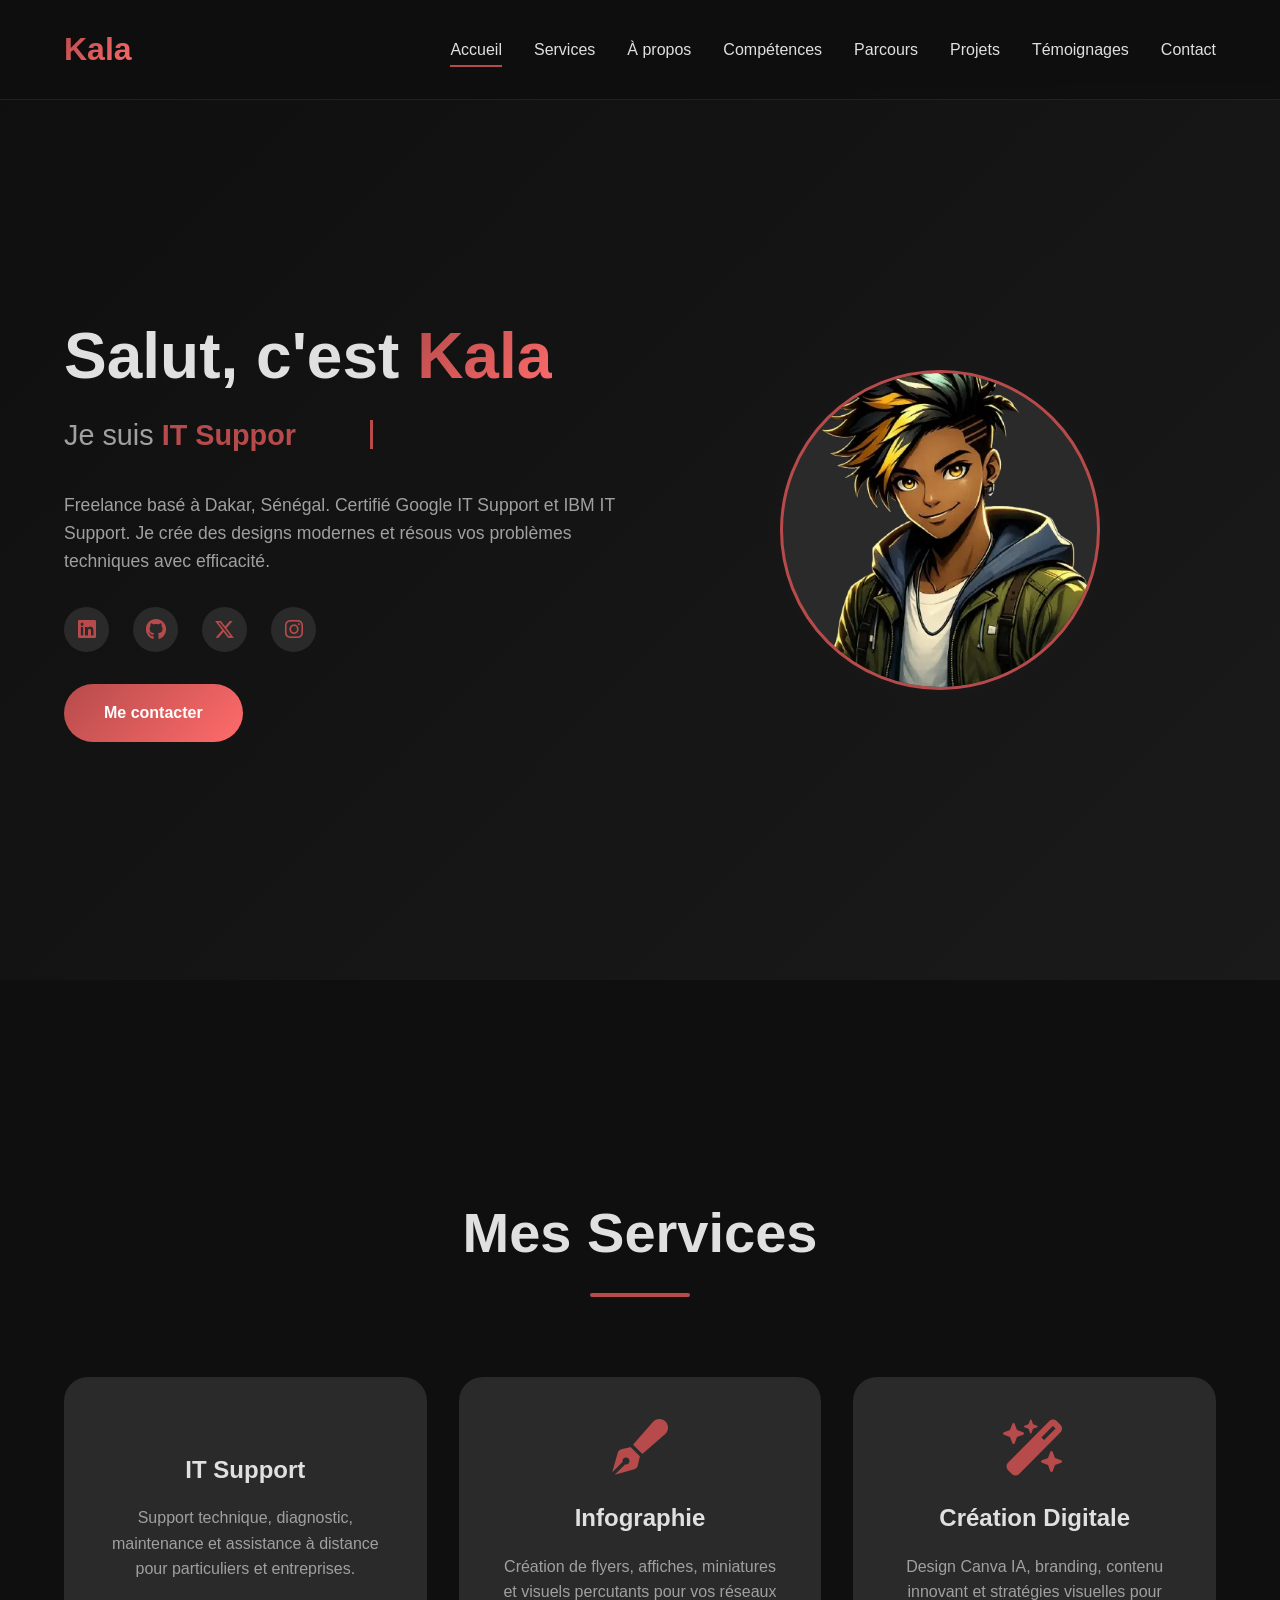
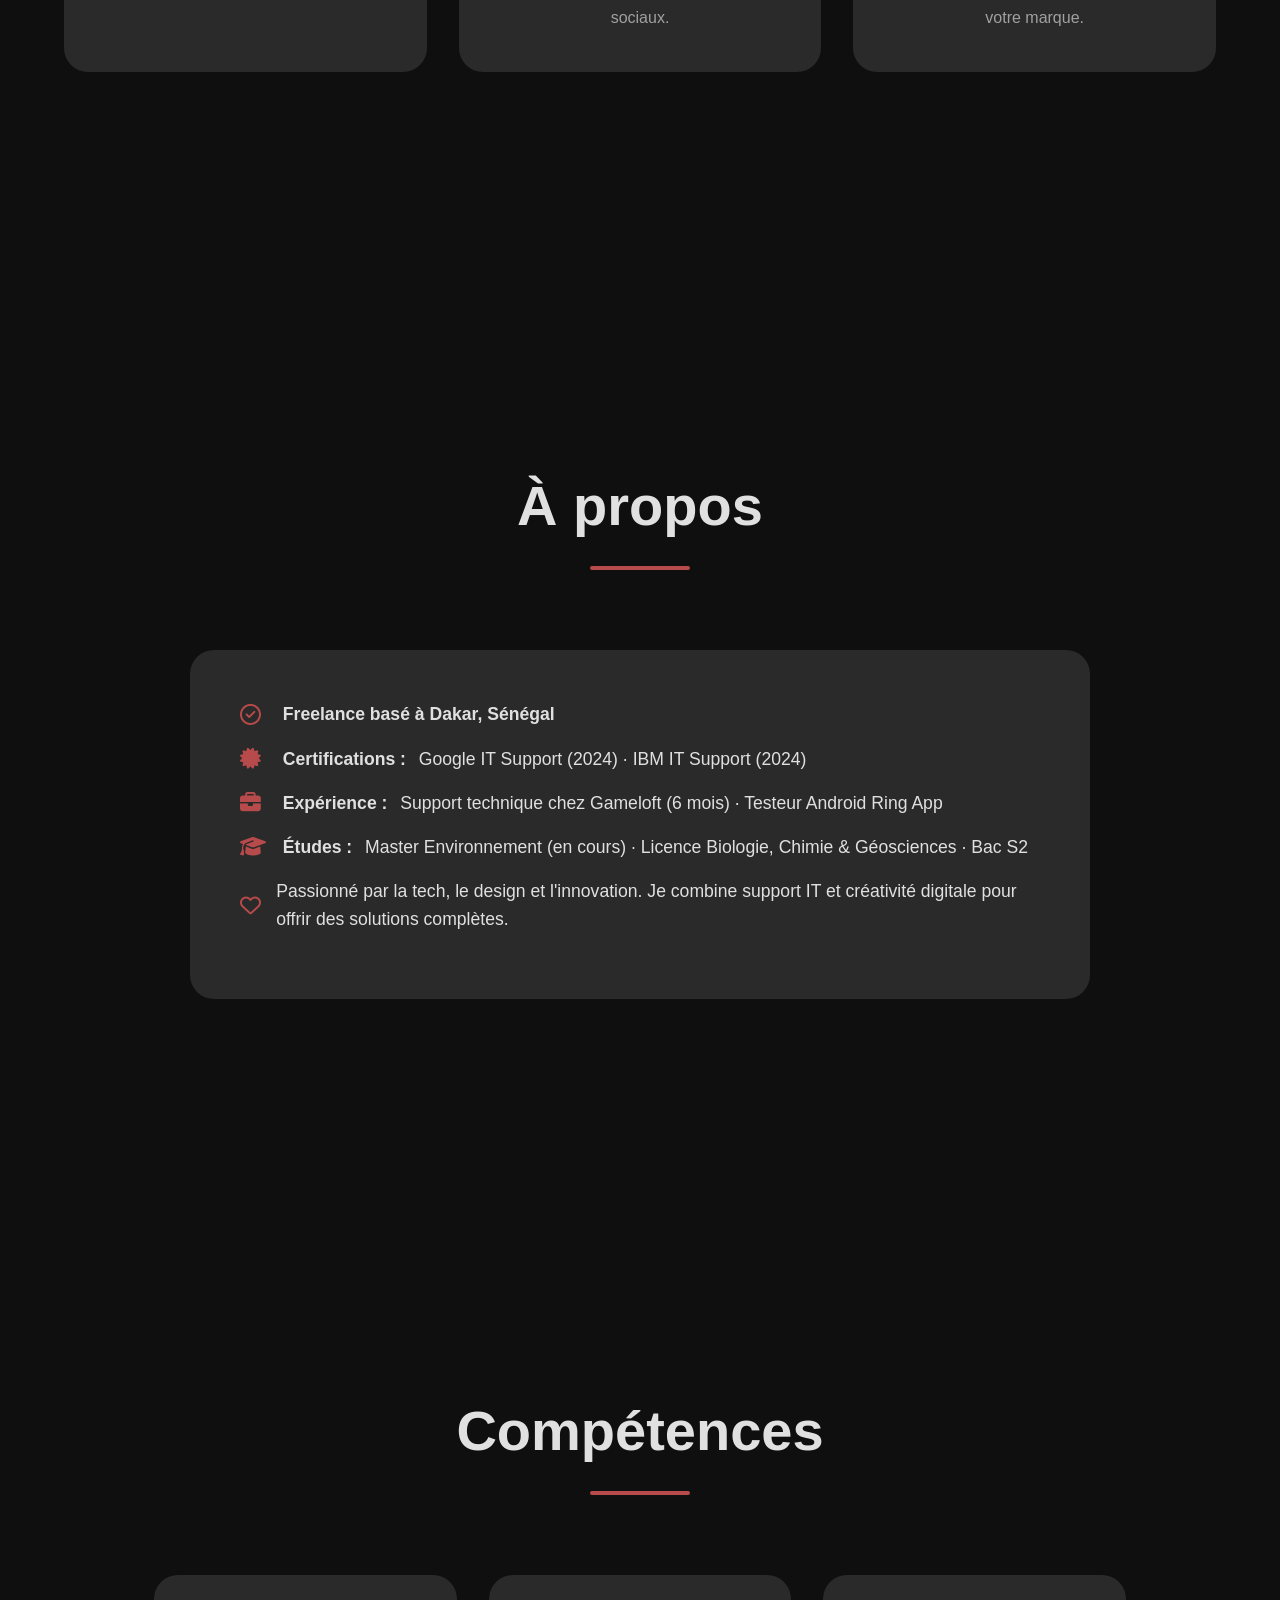
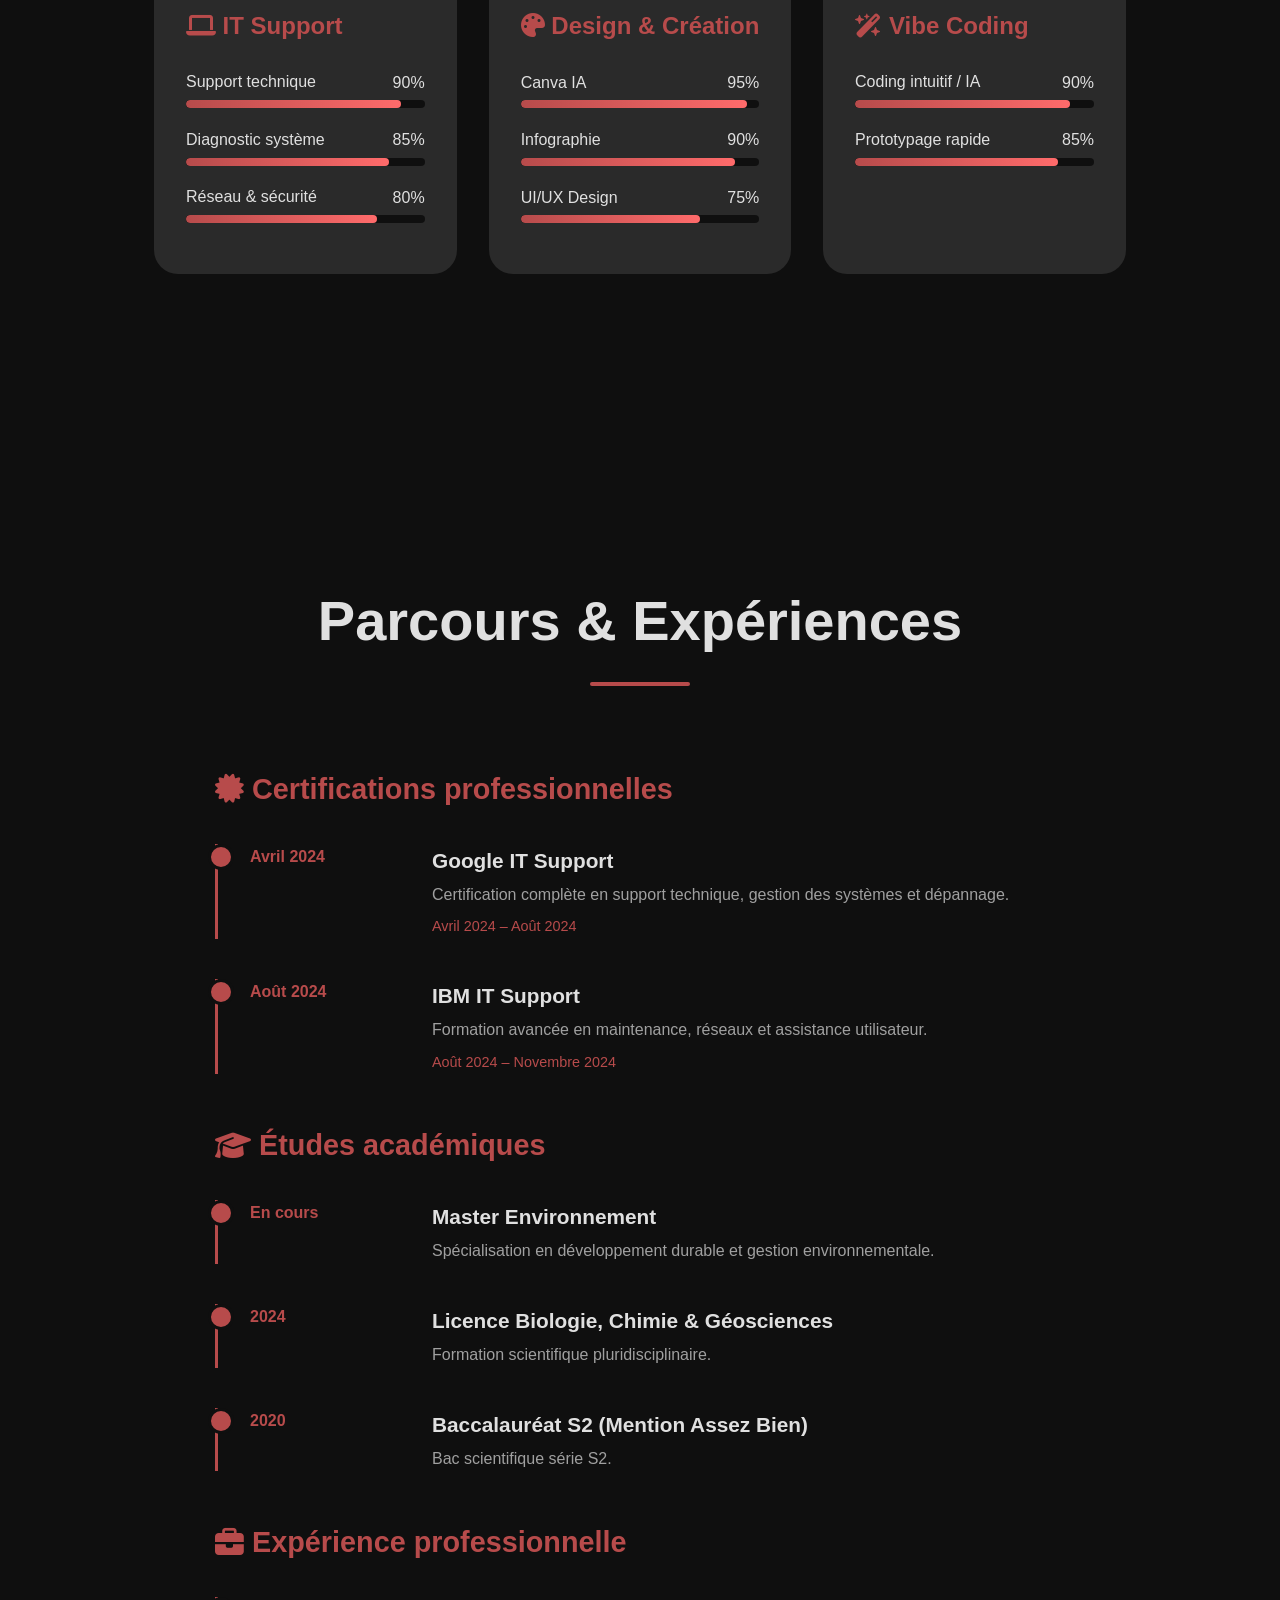
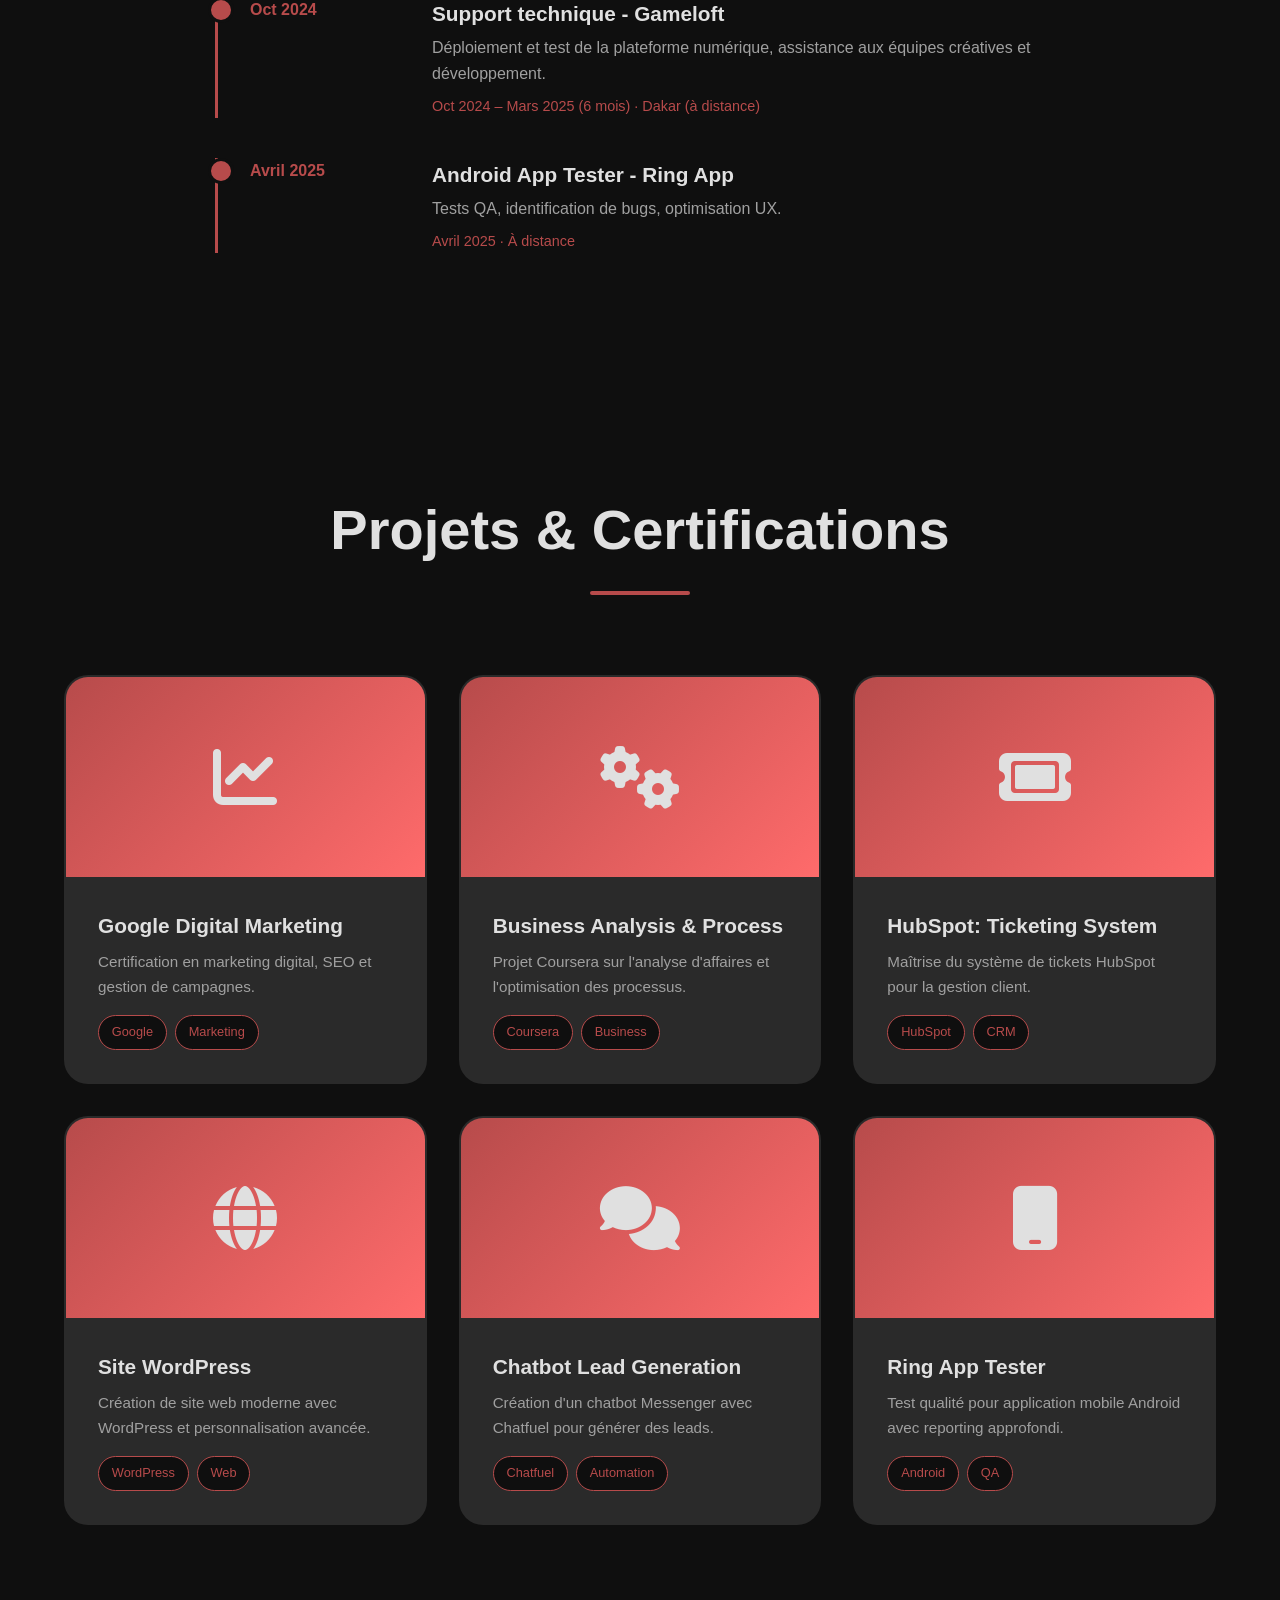
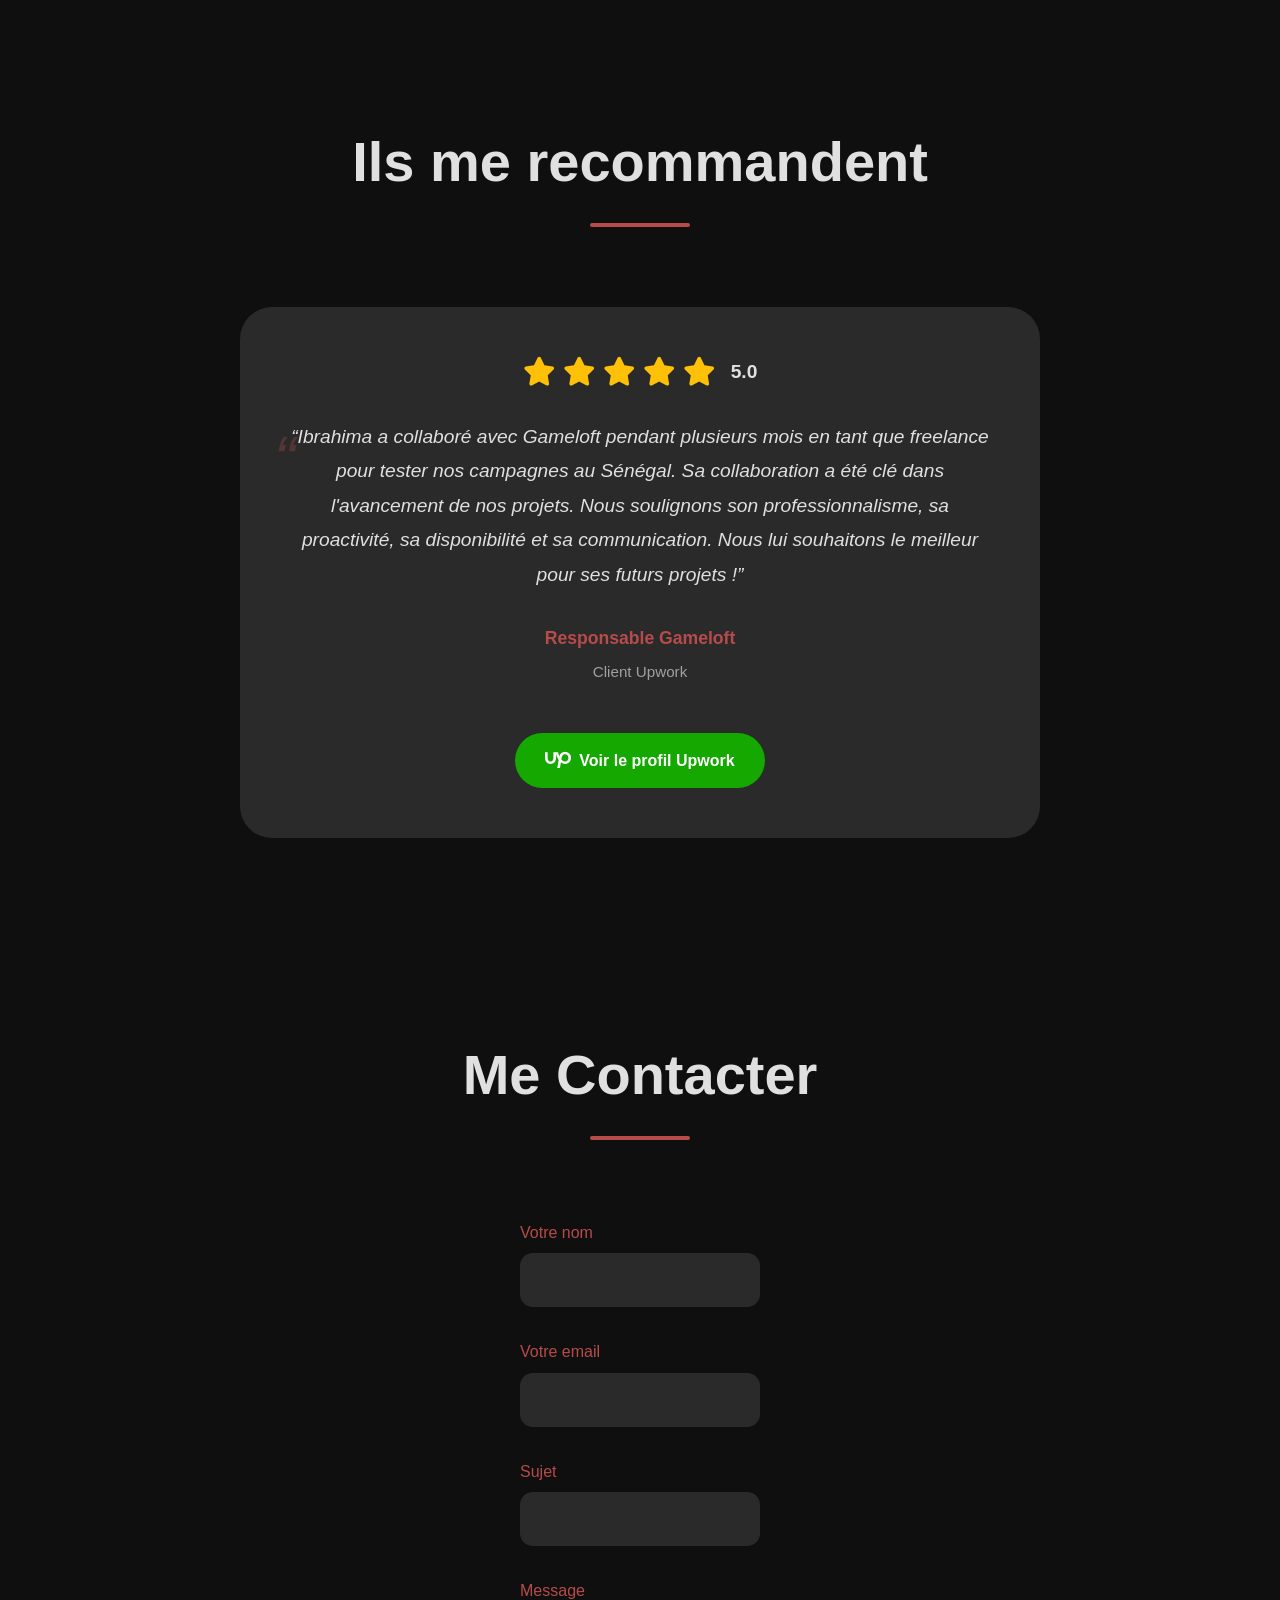
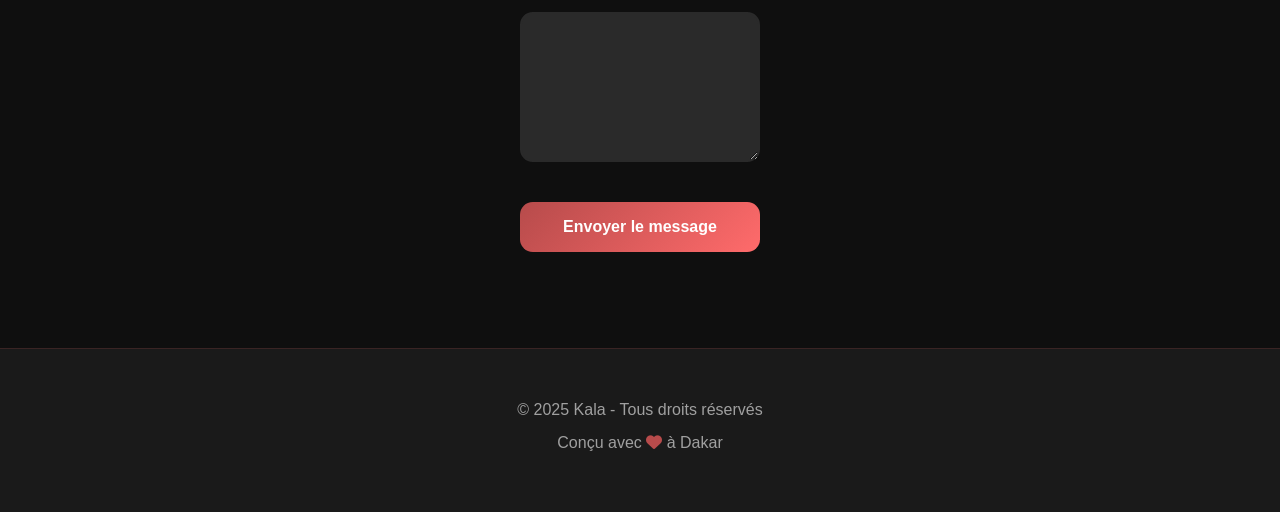
==== index.html @ 8021205e "change kqlq into index.html" ====
<!doctype html>
<html lang="fr">
<head>
  <meta charset="UTF-8">
  <meta name="viewport" content="width=device-width, initial-scale=1.0">
  <title>Kala - IT Support & Créateur Digital</title>
  <link rel="stylesheet" href="https://cdnjs.cloudflare.com/ajax/libs/font-awesome/6.5.2/css/all.min.css">
  <style>
    * {
      margin: 0;
      padding: 0;
      box-sizing: border-box;
    }

    html {
      scroll-behavior: smooth;
    }

    :root {
      --primary: #b74b4b;
      --dark: #0f0f0f;
      --darker: #1a1a1a;
      --lighter: #2a2a2a;
      --accent: #ff6b6b;
      --text: #e0e0e0;
      --text-muted: #a0a0a0;
    }

    body {
      background: var(--dark);
      color: var(--text);
      font-family: 'Segoe UI', Tahoma, Geneva, Verdana, sans-serif;
      overflow-x: hidden;
      line-height: 1.6;
    }

    /* Animations */
    @keyframes fadeInUp {
      from { opacity: 0; transform: translateY(30px); }
      to { opacity: 1; transform: translateY(0); }
    }

    @keyframes fadeInLeft {
      from { opacity: 0; transform: translateX(-30px); }
      to { opacity: 1; transform: translateX(0); }
    }

    @keyframes fadeInRight {
      from { opacity: 0; transform: translateX(30px); }
      to { opacity: 1; transform: translateX(0); }
    }

    @keyframes glow {
      0%, 100% { box-shadow: 0 0 20px rgba(183, 75, 75, 0.3); }
      50% { box-shadow: 0 0 40px rgba(183, 75, 75, 0.6); }
    }

    @keyframes blink {
      0%, 50% { opacity: 1; }
      51%, 100% { opacity: 0; }
    }

    @keyframes progressFill {
      from { width: 0; }
      to { width: var(--progress); }
    }

    /* Classes d'animation */
    .animate-fadeUp {
      opacity: 0;
      animation: fadeInUp 0.8s ease forwards;
    }

    .animate-fadeLeft {
      opacity: 0;
      animation: fadeInLeft 0.8s ease forwards;
    }

    .animate-fadeRight {
      opacity: 0;
      animation: fadeInRight 0.8s ease forwards;
    }

    .delay-1 { animation-delay: 0.2s; }
    .delay-2 { animation-delay: 0.4s; }
    .delay-3 { animation-delay: 0.6s; }

    /* Header */
    header {
      position: fixed;
      top: 0;
      width: 100%;
      background: rgba(15, 15, 15, 0.95);
      backdrop-filter: blur(10px);
      padding: 1.5rem 5%;
      display: flex;
      justify-content: space-between;
      align-items: center;
      z-index: 1000;
      border-bottom: 1px solid rgba(183, 75, 75, 0.2);
    }

    .logo {
      font-size: 2rem;
      font-weight: bold;
      background: linear-gradient(135deg, var(--primary), var(--accent));
      -webkit-background-clip: text;
      -webkit-text-fill-color: transparent;
      background-clip: text;
      text-decoration: none;
    }

    nav {
      display: flex;
      gap: 2rem;
    }

    nav a {
      color: var(--text);
      text-decoration: none;
      font-weight: 500;
      transition: all 0.3s ease;
      position: relative;
    }

    nav a::after {
      content: '';
      position: absolute;
      bottom: -5px;
      left: 0;
      width: 0;
      height: 2px;
      background: var(--primary);
      transition: width 0.3s ease;
    }

    nav a:hover::after,
    nav a.active::after {
      width: 100%;
    }

    nav a:hover {
      color: var(--primary);
    }

    .menu-toggle {
      display: none;
      flex-direction: column;
      cursor: pointer;
      gap: 5px;
    }

    .menu-toggle span {
      width: 25px;
      height: 3px;
      background: var(--primary);
      border-radius: 2px;
      transition: all 0.3s ease;
    }

    /* Hero */
    .home {
      margin-top: 80px;
      min-height: 100vh;
      display: grid;
      grid-template-columns: 1fr 1fr;
      align-items: center;
      gap: 3rem;
      padding: 4rem 5%;
      background: linear-gradient(135deg, #0f0f0f 0%, #1a1a1a 100%);
    }

    .home-content {
      animation: fadeInLeft 0.8s ease;
    }

    .home-content h1 {
      font-size: 4rem;
      margin-bottom: 1rem;
      line-height: 1.2;
    }

    .home-content h1 span {
      background: linear-gradient(135deg, var(--primary), var(--accent));
      -webkit-background-clip: text;
      -webkit-text-fill-color: transparent;
      background-clip: text;
    }

    .typing-container {
      font-size: 1.8rem;
      margin-bottom: 2rem;
      display: flex;
      align-items: center;
      gap: 0.5rem;
      height: 3rem;
    }

    .typing-text {
      color: var(--text-muted);
      font-weight: 500;
    }

    .typing-word {
      color: var(--primary);
      font-weight: bold;
      min-width: 200px;
    }

    .typing-cursor {
      width: 3px;
      height: 1.8rem;
      background: var(--primary);
      animation: blink 1s infinite;
    }

    .home-content p {
      font-size: 1.1rem;
      margin-bottom: 2rem;
      color: var(--text-muted);
    }

    .social-icons {
      display: flex;
      gap: 1.5rem;
      margin-bottom: 2rem;
    }

    .social-icons a {
      display: flex;
      align-items: center;
      justify-content: center;
      width: 45px;
      height: 45px;
      background: var(--lighter);
      border-radius: 50%;
      color: var(--primary);
      text-decoration: none;
      font-size: 1.3rem;
      transition: all 0.3s ease;
      border: 2px solid transparent;
    }

    .social-icons a:hover {
      background: var(--primary);
      color: white;
      transform: translateY(-5px);
      box-shadow: 0 10px 25px rgba(183, 75, 75, 0.4);
    }

    .btn {
      display: inline-block;
      padding: 1rem 2.5rem;
      background: linear-gradient(135deg, var(--primary), var(--accent));
      color: white;
      text-decoration: none;
      border-radius: 50px;
      font-weight: bold;
      transition: all 0.3s ease;
      border: none;
      cursor: pointer;
      font-size: 1rem;
    }

    .btn:hover {
      transform: translateY(-3px);
      box-shadow: 0 10px 30px rgba(183, 75, 75, 0.5);
    }

    .home-img {
      display: flex;
      justify-content: center;
      align-items: center;
      animation: fadeInRight 0.8s ease;
    }

    .home-img-wrapper {
      width: 350px;
      height: 350px;
      background: radial-gradient(circle, rgba(183, 75, 75, 0.2) 0%, rgba(183, 75, 75, 0) 70%);
      border-radius: 50%;
      display: flex;
      align-items: center;
      justify-content: center;
      animation: glow 3s ease-in-out infinite;
    }

    .home-img-inner {
      width: 320px;
      height: 320px;
      background: var(--lighter);
      border-radius: 50%;
      display: flex;
      align-items: center;
      justify-content: center;
      font-size: 6rem;
      border: 3px solid var(--primary);
    }

    .home-img-inner img {
      width: 100%;
      height: 100%;
      object-fit: cover;
      border-radius: 50%;
    }

    /* Sections communes */
    .section {
      padding: 6rem 5%;
      min-height: 100vh;
      display: flex;
      flex-direction: column;
      justify-content: center;
    }

    .section-title {
      font-size: 3.5rem;
      text-align: center;
      margin-bottom: 4rem;
      position: relative;
    }

    .section-title::after {
      content: '';
      display: block;
      width: 100px;
      height: 4px;
      background: var(--primary);
      margin: 1rem auto;
      border-radius: 2px;
    }

    /* Services */
    .services-container {
      display: grid;
      grid-template-columns: repeat(auto-fit, minmax(280px, 1fr));
      gap: 2rem;
      max-width: 1200px;
      margin: 0 auto;
    }

    .service-box {
      background: var(--lighter);
      padding: 2.5rem;
      border-radius: 1.5rem;
      text-align: center;
      transition: all 0.3s ease;
      border: 2px solid transparent;
      opacity: 0;
      animation: fadeInUp 0.8s ease forwards;
    }

    .service-box:nth-child(1) { animation-delay: 0.2s; }
    .service-box:nth-child(2) { animation-delay: 0.4s; }
    .service-box:nth-child(3) { animation-delay: 0.6s; }

    .service-box:hover {
      transform: translateY(-10px);
      border-color: var(--primary);
      box-shadow: 0 20px 40px rgba(183, 75, 75, 0.3);
    }

    .service-box i {
      font-size: 3.5rem;
      color: var(--primary);
      margin-bottom: 1.5rem;
    }

    .service-box h3 {
      font-size: 1.5rem;
      margin-bottom: 1rem;
    }

    .service-box p {
      color: var(--text-muted);
    }

    /* À propos */
    .about-card {
      background: var(--lighter);
      padding: 3rem;
      border-radius: 1.5rem;
      max-width: 900px;
      margin: 0 auto;
      border: 2px solid transparent;
      transition: all 0.3s ease;
      opacity: 0;
      animation: fadeInUp 0.8s ease 0.3s forwards;
    }

    .about-card:hover {
      border-color: var(--primary);
      box-shadow: 0 20px 60px rgba(183, 75, 75, 0.3);
    }

    .about-card p {
      margin-bottom: 1rem;
      font-size: 1.1rem;
      display: flex;
      align-items: center;
      gap: 0.8rem;
    }

    .about-card i {
      color: var(--primary);
      font-size: 1.3rem;
      width: 30px;
    }

    /* Compétences */
    .skills-container {
      display: grid;
      grid-template-columns: repeat(auto-fit, minmax(300px, 1fr));
      gap: 2rem;
      max-width: 1200px;
      margin: 0 auto;
    }

    .skill-category {
      background: var(--lighter);
      padding: 2rem;
      border-radius: 1.5rem;
      opacity: 0;
      animation: fadeInUp 0.8s ease forwards;
    }

    .skill-category:nth-child(1) { animation-delay: 0.2s; }
    .skill-category:nth-child(2) { animation-delay: 0.4s; }
    .skill-category:nth-child(3) { animation-delay: 0.6s; }

    .skill-category h3 {
      font-size: 1.5rem;
      margin-bottom: 1.5rem;
      color: var(--primary);
    }

    .skill-item {
      margin-bottom: 1.2rem;
    }

    .skill-item p {
      display: flex;
      justify-content: space-between;
      margin-bottom: 0.3rem;
    }

    .skill-bar {
      background: var(--dark);
      height: 8px;
      border-radius: 10px;
      overflow: hidden;
    }

    .skill-progress {
      height: 100%;
      background: linear-gradient(90deg, var(--primary), var(--accent));
      border-radius: 10px;
      width: 0;
      animation: progressFill 1s ease forwards;
    }

    /* Timeline */
    .timeline {
      max-width: 850px;
      margin: 0 auto;
    }

    .timeline-header {
      font-size: 1.8rem;
      margin: 3rem 0 2rem;
      color: var(--primary);
      display: flex;
      align-items: center;
      gap: 0.5rem;
    }

    .timeline-header:first-of-type {
      margin-top: 0;
    }

    .timeline-item {
      display: grid;
      grid-template-columns: 150px 1fr;
      gap: 2rem;
      margin-bottom: 2.5rem;
      padding-left: 2rem;
      border-left: 3px solid var(--primary);
      position: relative;
      opacity: 0;
      animation: fadeInUp 0.8s ease forwards;
    }

    .timeline-item::before {
      content: '';
      position: absolute;
      left: -10px;
      top: 0;
      width: 20px;
      height: 20px;
      background: var(--primary);
      border-radius: 50%;
      border: 3px solid var(--dark);
    }

    .timeline-date {
      color: var(--primary);
      font-weight: bold;
    }

    .timeline-content h3 {
      font-size: 1.3rem;
      margin-bottom: 0.3rem;
    }

    .timeline-content p {
      color: var(--text-muted);
    }

    .timeline-content .duration {
      display: inline-block;
      margin-top: 0.5rem;
      color: var(--primary);
      font-size: 0.9rem;
    }

    /* Projets */
    .projects-grid {
      display: grid;
      grid-template-columns: repeat(auto-fit, minmax(300px, 1fr));
      gap: 2rem;
      max-width: 1200px;
      margin: 0 auto;
    }

    .project-card {
      background: var(--lighter);
      border-radius: 1.5rem;
      overflow: hidden;
      transition: all 0.3s ease;
      border: 2px solid transparent;
      opacity: 0;
      animation: fadeInUp 0.8s ease forwards;
    }

    .project-card:nth-child(1) { animation-delay: 0.1s; }
    .project-card:nth-child(2) { animation-delay: 0.2s; }
    .project-card:nth-child(3) { animation-delay: 0.3s; }
    .project-card:nth-child(4) { animation-delay: 0.4s; }
    .project-card:nth-child(5) { animation-delay: 0.5s; }
    .project-card:nth-child(6) { animation-delay: 0.6s; }

    .project-card:hover {
      transform: translateY(-10px);
      border-color: var(--primary);
      box-shadow: 0 20px 40px rgba(183, 75, 75, 0.3);
    }

    .project-image {
      width: 100%;
      height: 200px;
      background: linear-gradient(135deg, var(--primary), var(--accent));
      display: flex;
      align-items: center;
      justify-content: center;
      font-size: 4rem;
    }

    .project-content {
      padding: 2rem;
    }

    .project-content h3 {
      font-size: 1.3rem;
      margin-bottom: 0.5rem;
    }

    .project-content p {
      color: var(--text-muted);
      margin-bottom: 1rem;
      font-size: 0.95rem;
    }

    .project-tags {
      display: flex;
      flex-wrap: wrap;
      gap: 0.5rem;
    }

    .tag {
      background: var(--dark);
      color: var(--primary);
      padding: 0.4rem 0.8rem;
      border-radius: 20px;
      font-size: 0.8rem;
      border: 1px solid var(--primary);
    }

    /* Témoignages (uniquement Gameloft) */
    .testimonial-card {
      max-width: 800px;
      margin: 0 auto;
      background: var(--lighter);
      border-radius: 2rem;
      padding: 3rem;
      border: 2px solid transparent;
      transition: all 0.3s ease;
      text-align: center;
      opacity: 0;
      animation: fadeInUp 0.8s ease 0.2s forwards;
    }

    .testimonial-card:hover {
      border-color: var(--primary);
      box-shadow: 0 20px 50px rgba(183, 75, 75, 0.3);
    }

    .rating {
      display: flex;
      justify-content: center;
      gap: 0.5rem;
      margin-bottom: 2rem;
      color: #ffc107;
      font-size: 1.8rem;
    }

    .rating span {
      color: var(--text);
      font-size: 1.2rem;
      margin-left: 0.5rem;
      font-weight: bold;
    }

    .testimonial-text {
      font-size: 1.2rem;
      line-height: 1.8;
      color: var(--text);
      margin-bottom: 2rem;
      font-style: italic;
      position: relative;
    }

    .testimonial-text::before {
      content: '“';
      font-size: 4rem;
      color: var(--primary);
      opacity: 0.3;
      position: absolute;
      left: -1rem;
      top: -1rem;
    }

    .testimonial-author {
      font-weight: bold;
      color: var(--primary);
      font-size: 1.1rem;
      margin-bottom: 0.5rem;
    }

    .testimonial-role {
      color: var(--text-muted);
      font-size: 0.95rem;
      margin-bottom: 2rem;
    }

    .upwork-link {
      display: inline-flex;
      align-items: center;
      gap: 0.5rem;
      background: #14a800;
      color: white;
      padding: 0.8rem 1.8rem;
      border-radius: 40px;
      text-decoration: none;
      font-weight: 600;
      transition: all 0.3s ease;
      border: 2px solid transparent;
      margin-top: 1rem;
    }

    .upwork-link:hover {
      background: #0f8a00;
      transform: scale(1.05);
      box-shadow: 0 10px 25px rgba(20, 168, 0, 0.4);
    }

    .upwork-link i {
      font-size: 1.3rem;
    }

    /* Contact */
    .contact-container {
      max-width: 600px;
      margin: 0 auto;
      opacity: 0;
      animation: fadeInUp 0.8s ease 0.3s forwards;
    }

    .form-group {
      margin-bottom: 2rem;
    }

    .form-group label {
      display: block;
      margin-bottom: 0.5rem;
      font-weight: 500;
      color: var(--primary);
    }

    .form-group input,
    .form-group textarea {
      width: 100%;
      padding: 1rem;
      background: var(--lighter);
      border: 2px solid var(--lighter);
      border-radius: 0.8rem;
      color: var(--text);
      font-size: 1rem;
      font-family: inherit;
      transition: all 0.3s ease;
    }

    .form-group input:focus,
    .form-group textarea:focus {
      outline: none;
      border-color: var(--primary);
      background: rgba(183, 75, 75, 0.1);
    }

    .form-group textarea {
      resize: vertical;
      min-height: 150px;
    }

    .submit-btn {
      width: 100%;
      padding: 1rem;
      background: linear-gradient(135deg, var(--primary), var(--accent));
      color: white;
      border: none;
      border-radius: 0.8rem;
      font-size: 1rem;
      font-weight: bold;
      cursor: pointer;
      transition: all 0.3s ease;
    }

    .submit-btn:hover {
      transform: translateY(-3px);
      box-shadow: 0 10px 30px rgba(183, 75, 75, 0.5);
    }

    .form-message {
      margin-top: 1rem;
      padding: 1rem;
      border-radius: 0.8rem;
      text-align: center;
      font-weight: bold;
      display: none;
    }

    .form-message.success {
      background: rgba(76, 175, 80, 0.2);
      color: #4caf50;
      display: block;
    }

    .form-message.error {
      background: rgba(244, 67, 54, 0.2);
      color: #f44336;
      display: block;
    }

    /* Footer */
    footer {
      background: var(--darker);
      padding: 3rem 5%;
      text-align: center;
      border-top: 1px solid rgba(183, 75, 75, 0.2);
    }

    footer p {
      color: var(--text-muted);
      margin-bottom: 0.5rem;
    }

    .back-to-top {
      position: fixed;
      bottom: 2rem;
      right: 2rem;
      width: 50px;
      height: 50px;
      background: var(--primary);
      border-radius: 50%;
      display: flex;
      align-items: center;
      justify-content: center;
      cursor: pointer;
      color: white;
      opacity: 0;
      visibility: hidden;
      transition: all 0.3s ease;
      z-index: 999;
    }

    .back-to-top.show {
      opacity: 1;
      visibility: visible;
    }

    .back-to-top:hover {
      transform: translateY(-5px);
      box-shadow: 0 10px 25px rgba(183, 75, 75, 0.5);
    }

    /* Responsive */
    @media (max-width: 768px) {
      header {
        padding: 1rem 5%;
      }

      nav {
        display: none;
        position: absolute;
        top: 80px;
        right: 5%;
        flex-direction: column;
        background: rgba(15, 15, 15, 0.95);
        padding: 1rem;
        border-radius: 0.8rem;
        min-width: 200px;
      }

      nav.active {
        display: flex;
      }

      .menu-toggle {
        display: flex;
      }

      .home {
        grid-template-columns: 1fr;
        margin-top: 100px;
      }

      .home-content h1 {
        font-size: 2.5rem;
      }

      .typing-container {
        font-size: 1.3rem;
        height: 2.5rem;
      }

      .section-title {
        font-size: 2.5rem;
      }

      .timeline-item {
        grid-template-columns: 100px 1fr;
        gap: 1rem;
        padding-left: 1.5rem;
      }
    }

    @media (max-width: 480px) {
      .home-content h1 {
        font-size: 2rem;
      }

      .typing-container {
        font-size: 1.1rem;
      }

      .section-title {
        font-size: 2rem;
      }

      .about-card {
        padding: 1.5rem;
      }
    }
  </style>
</head>
<body>
  <!-- Header -->
  <header>
    <a href="#" class="logo">Kala</a>
    <nav id="nav-menu">
      <a href="#home" class="nav-link active">Accueil</a>
      <a href="#services" class="nav-link">Services</a>
      <a href="#about" class="nav-link">À propos</a>
      <a href="#skills" class="nav-link">Compétences</a>
      <a href="#education" class="nav-link">Parcours</a>
      <a href="#projects" class="nav-link">Projets</a>
      <a href="#testimonials" class="nav-link">Témoignages</a>
      <a href="#contact" class="nav-link">Contact</a>
    </nav>
    <div class="menu-toggle" id="menu-toggle">
      <span></span>
      <span></span>
      <span></span>
    </div>
  </header>

  <!-- Hero avec effet de frappe -->
  <section class="home" id="home">
    <div class="home-content">
      <h1>Salut, c'est <span>Kala</span></h1>
      <div class="typing-container">
        <span class="typing-text">Je suis</span>
        <span class="typing-word" id="typing-word"></span>
        <span class="typing-cursor"></span>
      </div>
      <p>Freelance basé à Dakar, Sénégal. Certifié Google IT Support et IBM IT Support. Je crée des designs modernes et résous vos problèmes techniques avec efficacité.</p>
      <div class="social-icons">
        <!-- Liens sociaux mis à jour avec les URL personnelles -->
        <a href="https://www.linkedin.com/in/ibrahima-bal-0a8111285" target="_blank" rel="noopener" title="LinkedIn"><i class="fa-brands fa-linkedin"></i></a>
        <a href="https://github.com/ibrahimabal" target="_blank" rel="noopener" title="GitHub"><i class="fa-brands fa-github"></i></a>
        <a href="https://x.com/BalIbrahim42631" target="_blank" rel="noopener" title="X (Twitter)"><i class="fa-brands fa-x-twitter"></i></a>
        <a href="https://www.instagram.com/ibrahimabal5/" target="_blank" rel="noopener" title="Instagram"><i class="fa-brands fa-instagram"></i></a>
      </div>
      <a href="#contact" class="btn">Me contacter</a>
    </div>
    <div class="home-img">
      <div class="home-img-wrapper">
        <div class="home-img-inner">
          <img src="ball.webp" alt="test">
        </div>
      </div>
    </div>
  </section>

  <!-- Services -->
  <section class="section" id="services">
    <h2 class="section-title">Mes Services</h2>
    <div class="services-container">
      <div class="service-box">
        <i class="fa-solid "></i>
        <h3>IT Support</h3>
        <p>Support technique, diagnostic, maintenance et assistance à distance pour particuliers et entreprises.</p>
      </div>
      <div class="service-box">
        <i class="fa-solid fa-pen-fancy"></i>
        <h3>Infographie</h3>
        <p>Création de flyers, affiches, miniatures et visuels percutants pour vos réseaux sociaux.</p>
      </div>
      <div class="service-box">
        <i class="fa-solid fa-wand-magic-sparkles"></i>
        <h3>Création Digitale</h3>
        <p>Design Canva IA, branding, contenu innovant et stratégies visuelles pour votre marque.</p>
      </div>
    </div>
  </section>

  <!-- À propos (carte) -->
  <section class="section" id="about">
    <h2 class="section-title">À propos</h2>
    <div class="about-card">
      <p><i class="fa-regular fa-circle-check"></i> <strong>Freelance basé à Dakar, Sénégal</strong></p>
      <p><i class="fa-solid fa-certificate"></i> <strong>Certifications :</strong> Google IT Support (2024) · IBM IT Support (2024)</p>
      <p><i class="fa-solid fa-briefcase"></i> <strong>Expérience :</strong> Support technique chez Gameloft (6 mois) · Testeur Android Ring App</p>
      <p><i class="fa-solid fa-graduation-cap"></i> <strong>Études :</strong> Master Environnement (en cours) · Licence Biologie, Chimie & Géosciences · Bac S2</p>
      <p><i class="fa-regular fa-heart"></i> Passionné par la tech, le design et l'innovation. Je combine support IT et créativité digitale pour offrir des solutions complètes.</p>
    </div>
  </section>

  <!-- Compétences (Vibe Coding) -->
  <section class="section" id="skills">
    <h2 class="section-title">Compétences</h2>
    <div class="skills-container">
      <div class="skill-category">
        <h3><i class="fa-solid fa-laptop"></i> IT Support</h3>
        <div class="skill-item">
          <p><span>Support technique</span> <span>90%</span></p>
          <div class="skill-bar"><div class="skill-progress" style="--progress: 90%; width: 90%"></div></div>
        </div>
        <div class="skill-item">
          <p><span>Diagnostic système</span> <span>85%</span></p>
          <div class="skill-bar"><div class="skill-progress" style="--progress: 85%; width: 85%"></div></div>
        </div>
        <div class="skill-item">
          <p><span>Réseau & sécurité</span> <span>80%</span></p>
          <div class="skill-bar"><div class="skill-progress" style="--progress: 80%; width: 80%"></div></div>
        </div>
      </div>
      <div class="skill-category">
        <h3><i class="fa-solid fa-palette"></i> Design & Création</h3>
        <div class="skill-item">
          <p><span>Canva IA</span> <span>95%</span></p>
          <div class="skill-bar"><div class="skill-progress" style="--progress: 95%; width: 95%"></div></div>
        </div>
        <div class="skill-item">
          <p><span>Infographie</span> <span>90%</span></p>
          <div class="skill-bar"><div class="skill-progress" style="--progress: 90%; width: 90%"></div></div>
        </div>
        <div class="skill-item">
          <p><span>UI/UX Design</span> <span>75%</span></p>
          <div class="skill-bar"><div class="skill-progress" style="--progress: 75%; width: 75%"></div></div>
        </div>
      </div>
      <div class="skill-category">
        <h3><i class="fa-solid fa-wand-magic-sparkles"></i> Vibe Coding</h3>
        <div class="skill-item">
          <p><span>Coding intuitif / IA</span> <span>90%</span></p>
          <div class="skill-bar"><div class="skill-progress" style="--progress: 90%; width: 90%"></div></div>
        </div>
        <div class="skill-item">
          <p><span>Prototypage rapide</span> <span>85%</span></p>
          <div class="skill-bar"><div class="skill-progress" style="--progress: 85%; width: 85%"></div></div>
        </div>
      </div>
    </div>
  </section>

  <!-- Parcours (timeline détaillée) -->
  <section class="section" id="education">
    <h2 class="section-title">Parcours & Expériences</h2>
    <div class="timeline">
      <h3 class="timeline-header"><i class="fa-solid fa-certificate"></i> Certifications professionnelles</h3>
      <div class="timeline-item">
        <div class="timeline-date">Avril 2024</div>
        <div class="timeline-content">
          <h3>Google IT Support</h3>
          <p>Certification complète en support technique, gestion des systèmes et dépannage.</p>
          <span class="duration">Avril 2024 – Août 2024</span>
        </div>
      </div>
      <div class="timeline-item">
        <div class="timeline-date">Août 2024</div>
        <div class="timeline-content">
          <h3>IBM IT Support</h3>
          <p>Formation avancée en maintenance, réseaux et assistance utilisateur.</p>
          <span class="duration">Août 2024 – Novembre 2024</span>
        </div>
      </div>

      <h3 class="timeline-header"><i class="fa-solid fa-graduation-cap"></i> Études académiques</h3>
      <div class="timeline-item">
        <div class="timeline-date">En cours</div>
        <div class="timeline-content">
          <h3>Master Environnement</h3>
          <p>Spécialisation en développement durable et gestion environnementale.</p>
        </div>
      </div>
      <div class="timeline-item">
        <div class="timeline-date">2024</div>
        <div class="timeline-content">
          <h3>Licence Biologie, Chimie & Géosciences</h3>
          <p>Formation scientifique pluridisciplinaire.</p>
        </div>
      </div>
      <div class="timeline-item">
        <div class="timeline-date">2020</div>
        <div class="timeline-content">
          <h3>Baccalauréat S2 (Mention Assez Bien)</h3>
          <p>Bac scientifique série S2.</p>
        </div>
      </div>

      <h3 class="timeline-header"><i class="fa-solid fa-briefcase"></i> Expérience professionnelle</h3>
      <div class="timeline-item">
        <div class="timeline-date">Oct 2024</div>
        <div class="timeline-content">
          <h3>Support technique - Gameloft</h3>
          <p>Déploiement et test de la plateforme numérique, assistance aux équipes créatives et développement.</p>
          <span class="duration">Oct 2024 – Mars 2025 (6 mois) · Dakar (à distance)</span>
        </div>
      </div>
      <div class="timeline-item">
        <div class="timeline-date">Avril 2025</div>
        <div class="timeline-content">
          <h3>Android App Tester - Ring App</h3>
          <p>Tests QA, identification de bugs, optimisation UX.</p>
          <span class="duration">Avril 2025 · À distance</span>
        </div>
      </div>
    </div>
  </section>

  <!-- Projets & Certifications -->
  <section class="section" id="projects">
    <h2 class="section-title">Projets & Certifications</h2>
    <div class="projects-grid">
      <div class="project-card">
        <div class="project-image"><i class="fa-solid fa-chart-line"></i></div>
        <div class="project-content">
          <h3>Google Digital Marketing</h3>
          <p>Certification en marketing digital, SEO et gestion de campagnes.</p>
          <div class="project-tags"><span class="tag">Google</span><span class="tag">Marketing</span></div>
        </div>
      </div>
      <div class="project-card">
        <div class="project-image"><i class="fa-solid fa-cogs"></i></div>
        <div class="project-content">
          <h3>Business Analysis & Process</h3>
          <p>Projet Coursera sur l'analyse d'affaires et l'optimisation des processus.</p>
          <div class="project-tags"><span class="tag">Coursera</span><span class="tag">Business</span></div>
        </div>
      </div>
      <div class="project-card">
        <div class="project-image"><i class="fa-solid fa-ticket"></i></div>
        <div class="project-content">
          <h3>HubSpot: Ticketing System</h3>
          <p>Maîtrise du système de tickets HubSpot pour la gestion client.</p>
          <div class="project-tags"><span class="tag">HubSpot</span><span class="tag">CRM</span></div>
        </div>
      </div>
      <div class="project-card">
        <div class="project-image"><i class="fa-solid fa-globe"></i></div>
        <div class="project-content">
          <h3>Site WordPress</h3>
          <p>Création de site web moderne avec WordPress et personnalisation avancée.</p>
          <div class="project-tags"><span class="tag">WordPress</span><span class="tag">Web</span></div>
        </div>
      </div>
      <div class="project-card">
        <div class="project-image"><i class="fa-solid fa-comments"></i></div>
        <div class="project-content">
          <h3>Chatbot Lead Generation</h3>
          <p>Création d'un chatbot Messenger avec Chatfuel pour générer des leads.</p>
          <div class="project-tags"><span class="tag">Chatfuel</span><span class="tag">Automation</span></div>
        </div>
      </div>
      <div class="project-card">
        <div class="project-image"><i class="fa-solid fa-mobile"></i></div>
        <div class="project-content">
          <h3>Ring App Tester</h3>
          <p>Test qualité pour application mobile Android avec reporting approfondi.</p>
          <div class="project-tags"><span class="tag">Android</span><span class="tag">QA</span></div>
        </div>
      </div>
    </div>
  </section>

  <!-- Témoignages (uniquement avis Gameloft) -->
  <section class="section" id="testimonials">
    <h2 class="section-title">Ils me recommandent</h2>
    <div class="testimonial-card">
      <div class="rating">
        <i class="fa-solid fa-star"></i><i class="fa-solid fa-star"></i><i class="fa-solid fa-star"></i><i class="fa-solid fa-star"></i><i class="fa-solid fa-star"></i>
        <span>5.0</span>
      </div>
      <div class="testimonial-text">
        “Ibrahima a collaboré avec Gameloft pendant plusieurs mois en tant que freelance pour tester nos campagnes au Sénégal. Sa collaboration a été clé dans l'avancement de nos projets. Nous soulignons son professionnalisme, sa proactivité, sa disponibilité et sa communication. Nous lui souhaitons le meilleur pour ses futurs projets !”
      </div>
      <div class="testimonial-author">Responsable Gameloft</div>
      <div class="testimonial-role">Client Upwork</div>
      <a href="https://www.upwork.com/freelancers/~01549369689af8c46e?promobnr=1" target="_blank" rel="noopener" class="upwork-link">
        <i class="fa-brands fa-upwork"></i> Voir le profil Upwork
      </a>
    </div>
  </section>

  <!-- Contact -->
  <section class="section" id="contact">
    <h2 class="section-title">Me Contacter</h2>
    <div class="contact-container">
      <form id="contact-form">
        <div class="form-group">
          <label for="name">Votre nom</label>
          <input type="text" id="name" name="name" required>
        </div>
        <div class="form-group">
          <label for="email">Votre email</label>
          <input type="email" id="email" name="email" required>
        </div>
        <div class="form-group">
          <label for="subject">Sujet</label>
          <input type="text" id="subject" name="subject" required>
        </div>
        <div class="form-group">
          <label for="message">Message</label>
          <textarea id="message" name="message" required></textarea>
        </div>
        <button type="submit" class="submit-btn">Envoyer le message</button>
        <div class="form-message" id="form-message"></div>
      </form>
    </div>
  </section>

  <!-- Footer -->
  <footer>
    <p>© 2025 Kala - Tous droits réservés</p>
    <p>Conçu avec <i class="fa-solid fa-heart" style="color: var(--primary);"></i> à Dakar</p>
  </footer>

  <!-- Back to top -->
  <div class="back-to-top" id="back-to-top">
    <i class="fa-solid fa-chevron-up"></i>
  </div>

  <script>
    // Effet de frappe (typing)
    const roles = ['IT Support', 'Infographiste', 'Créateur Digital'];
    const typingWord = document.getElementById('typing-word');
    let currentRole = 0;
    let charIndex = 0;
    let isDeleting = false;

    function typeEffect() {
      const currentText = roles[currentRole];
      if (isDeleting) {
        charIndex--;
      } else {
        charIndex++;
      }
      typingWord.textContent = currentText.substring(0, charIndex);

      let speed = 100;
      if (isDeleting) speed = 50;

      if (!isDeleting && charIndex === currentText.length) {
        isDeleting = true;
        speed = 2000; // pause avant d'effacer
      } else if (isDeleting && charIndex === 0) {
        isDeleting = false;
        currentRole = (currentRole + 1) % roles.length;
        speed = 500;
      }
      setTimeout(typeEffect, speed);
    }
    typeEffect();

    // Navigation mobile et active state
    const navLinks = document.querySelectorAll('.nav-link');
    const sections = document.querySelectorAll('.section, #home');
    const navMenu = document.getElementById('nav-menu');
    const menuToggle = document.getElementById('menu-toggle');

    menuToggle.addEventListener('click', () => {
      navMenu.classList.toggle('active');
    });

    navLinks.forEach(link => {
      link.addEventListener('click', (e) => {
        e.preventDefault();
        navMenu.classList.remove('active');
        const targetId = link.getAttribute('href');
        const targetSection = document.querySelector(targetId);
        if (targetSection) {
          targetSection.scrollIntoView({ behavior: 'smooth' });
        }
        navLinks.forEach(l => l.classList.remove('active'));
        link.classList.add('active');
      });
    });

    window.addEventListener('scroll', () => {
      let current = '';
      sections.forEach(section => {
        const sectionTop = section.offsetTop;
        const sectionHeight = section.clientHeight;
        if (pageYOffset >= sectionTop - 200) {
          current = section.getAttribute('id');
        }
      });

      navLinks.forEach(link => {
        link.classList.remove('active');
        if (link.getAttribute('href') === '#' + current) {
          link.classList.add('active');
        }
      });

      // Back to top button
      const backToTop = document.getElementById('back-to-top');
      if (window.pageYOffset > 300) {
        backToTop.classList.add('show');
      } else {
        backToTop.classList.remove('show');
      }
    });

    document.getElementById('back-to-top').addEventListener('click', () => {
      window.scrollTo({ top: 0, behavior: 'smooth' });
    });

    // Formulaire de contact
    document.getElementById('contact-form').addEventListener('submit', function(e) {
      e.preventDefault();
      const name = document.getElementById('name').value.trim();
      const email = document.getElementById('email').value.trim();
      const subject = document.getElementById('subject').value.trim();
      const message = document.getElementById('message').value.trim();
      const formMessage = document.getElementById('form-message');

      if (name && email && subject && message) {
        formMessage.textContent = '✓ Message envoyé avec succès ! Je vous répondrai rapidement.';
        formMessage.classList.add('success');
        formMessage.classList.remove('error');
        this.reset();
        setTimeout(() => {
          formMessage.classList.remove('success');
        }, 5000);
      } else {
        formMessage.textContent = '✗ Veuillez remplir tous les champs.';
        formMessage.classList.add('error');
        formMessage.classList.remove('success');
      }
    });

    // Empêcher le comportement par défaut des ancres internes (déjà géré)
    document.querySelectorAll('a[href^="#"]').forEach(anchor => {
      anchor.addEventListener('click', function(e) {
        const href = this.getAttribute('href');
        if (href !== '#' && document.querySelector(href)) {
          e.preventDefault();
        }
      });
    });
  </script>
</body>
</html>
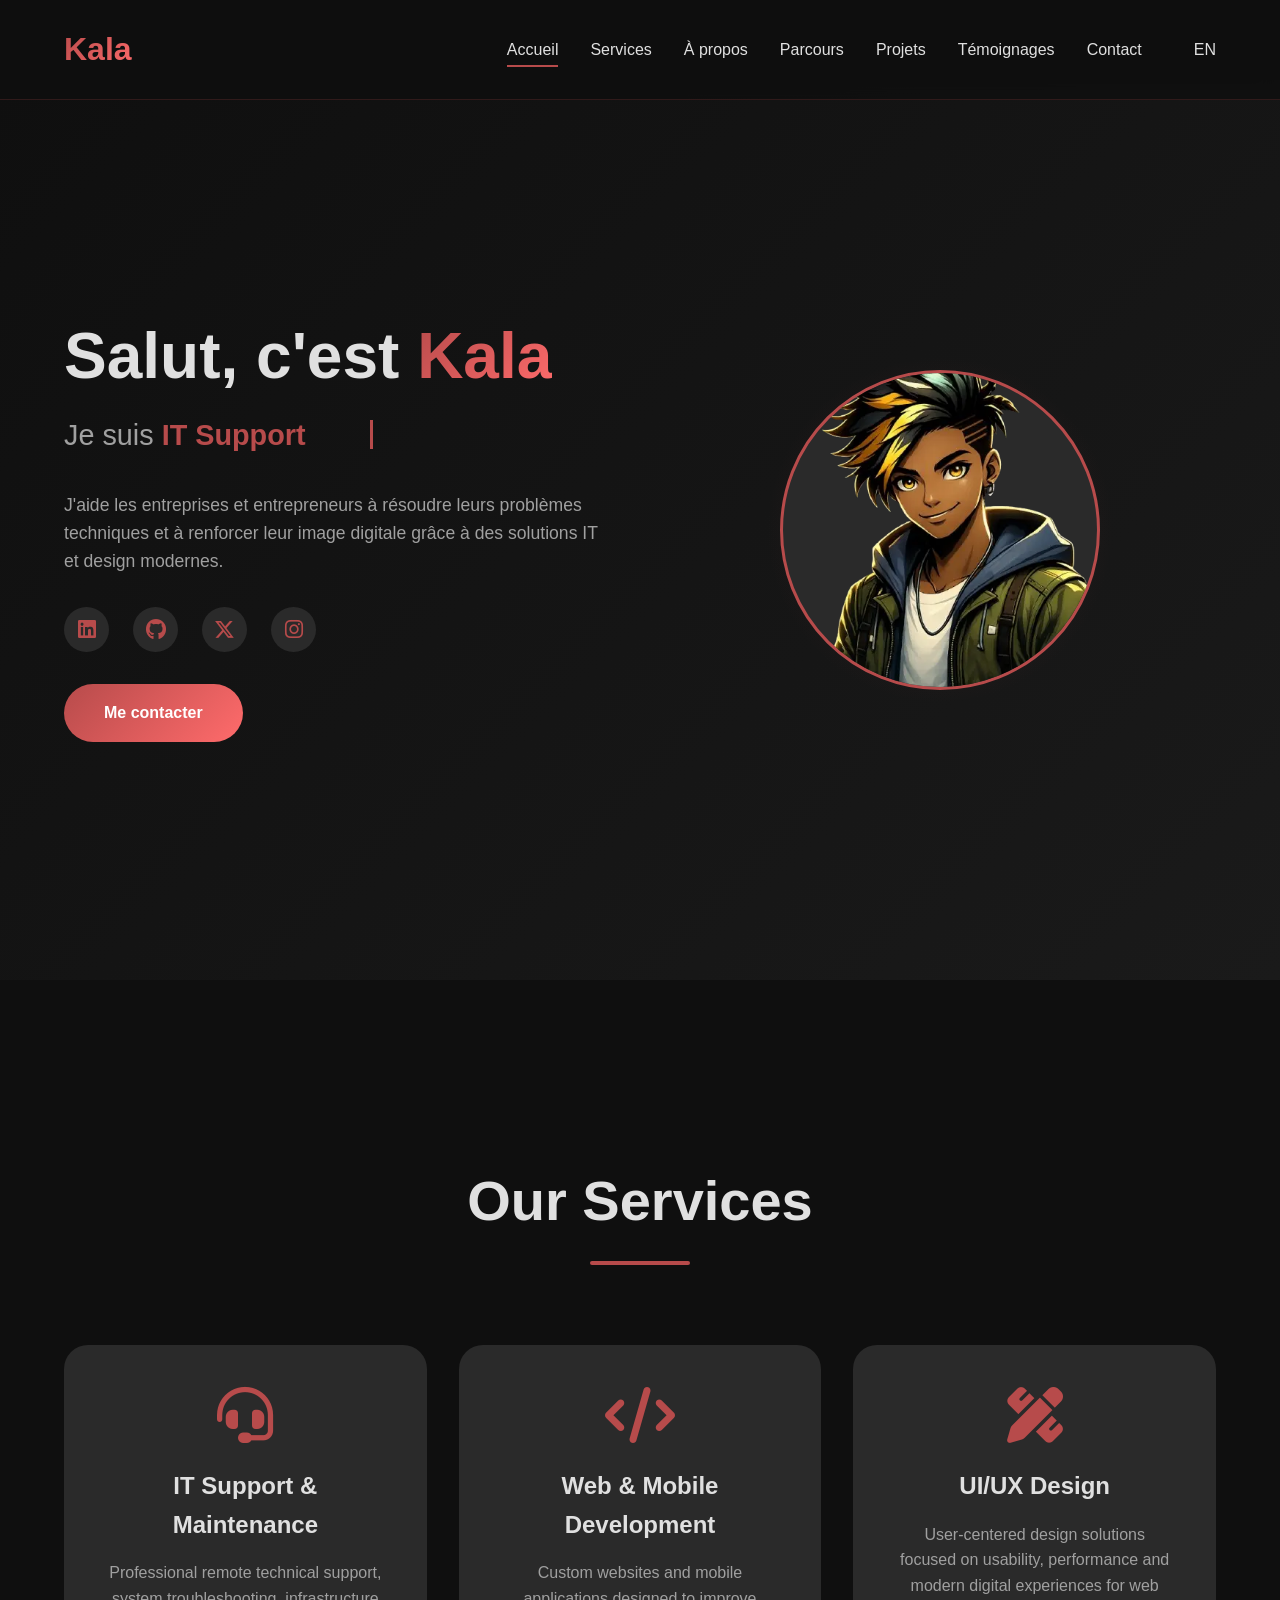
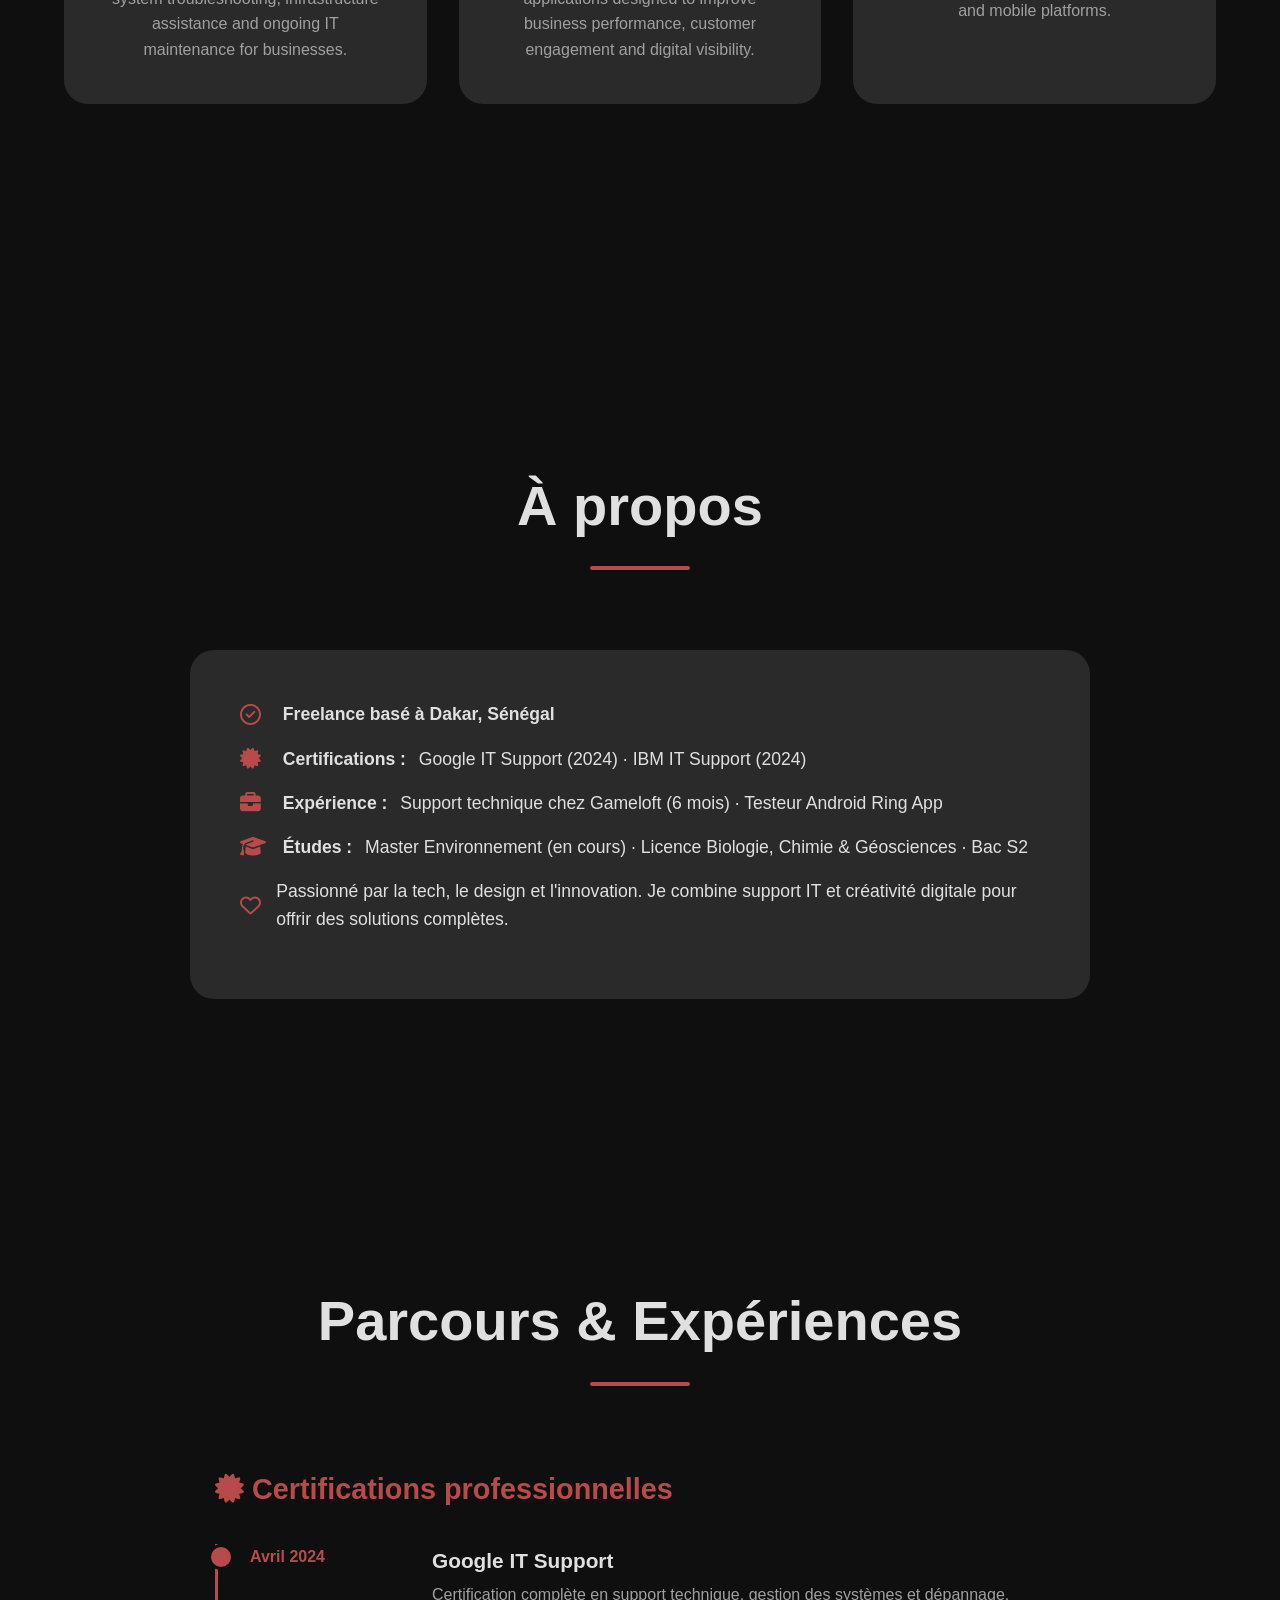
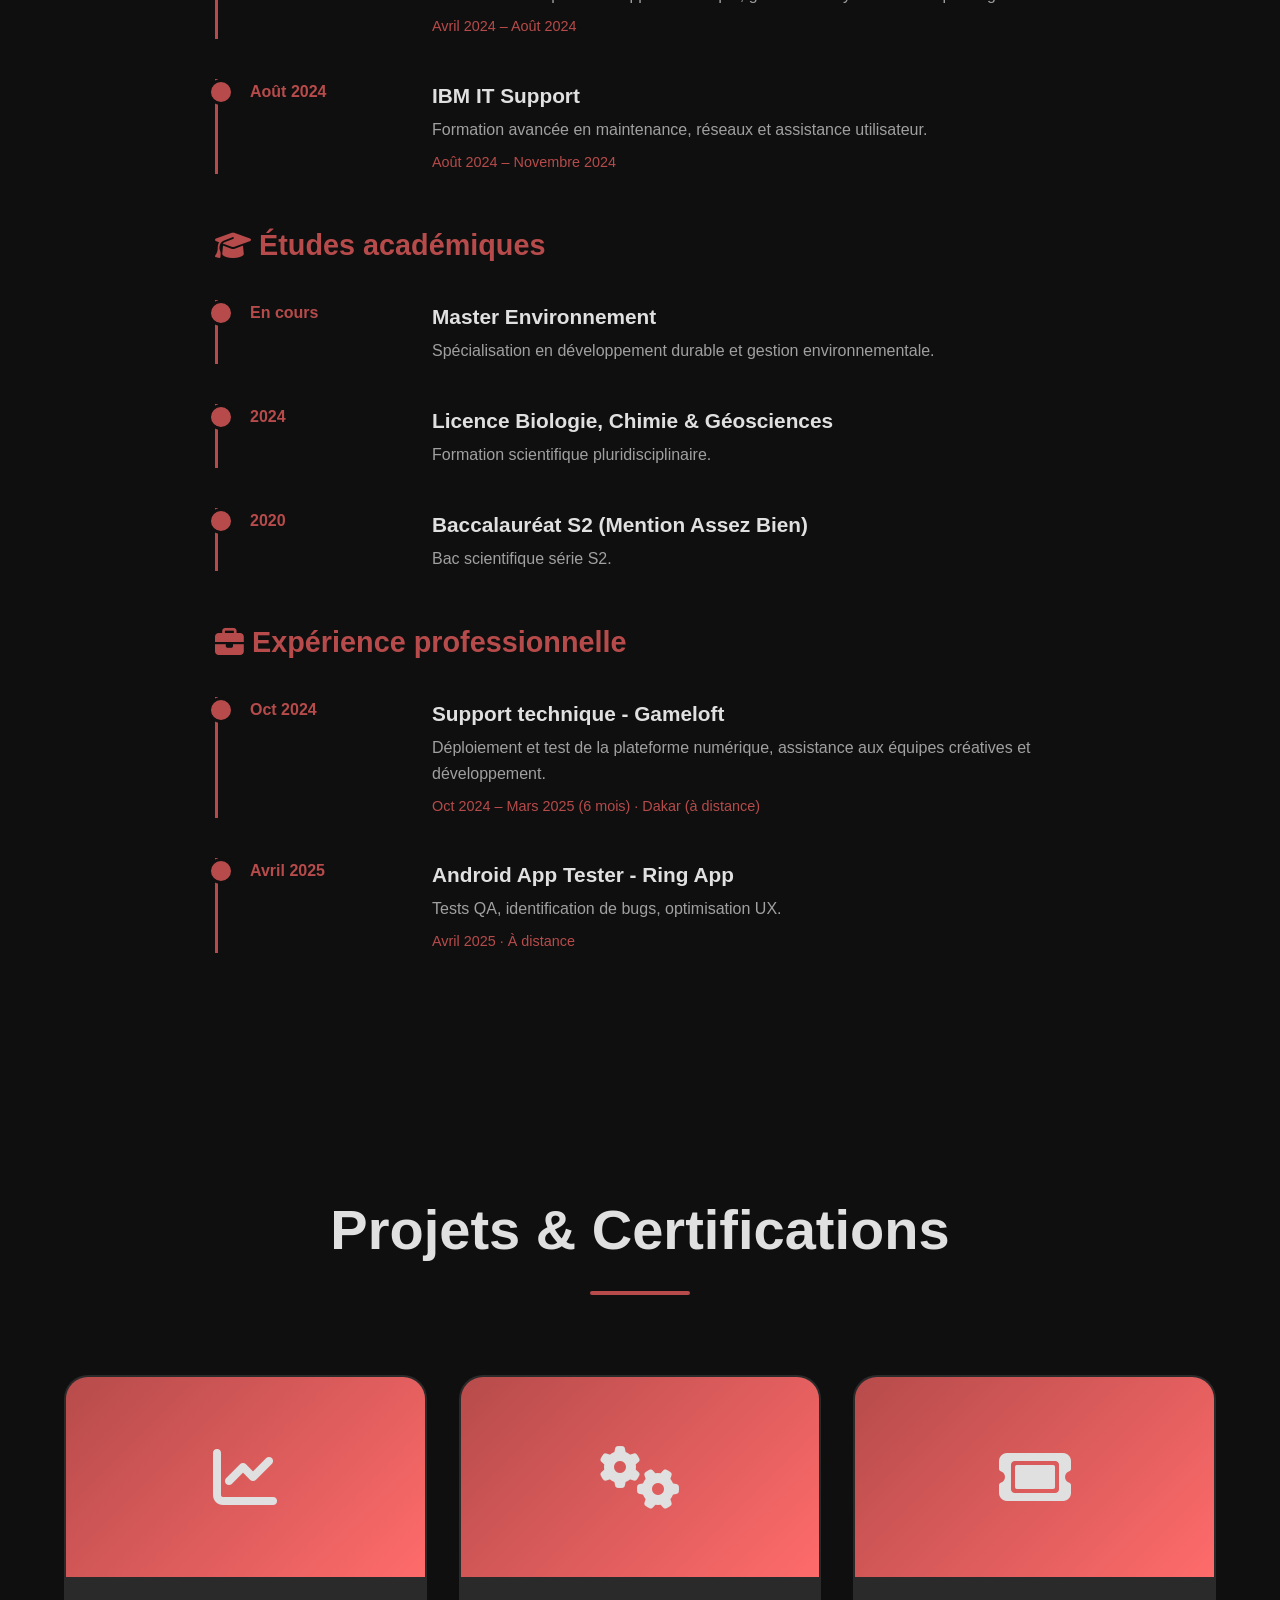
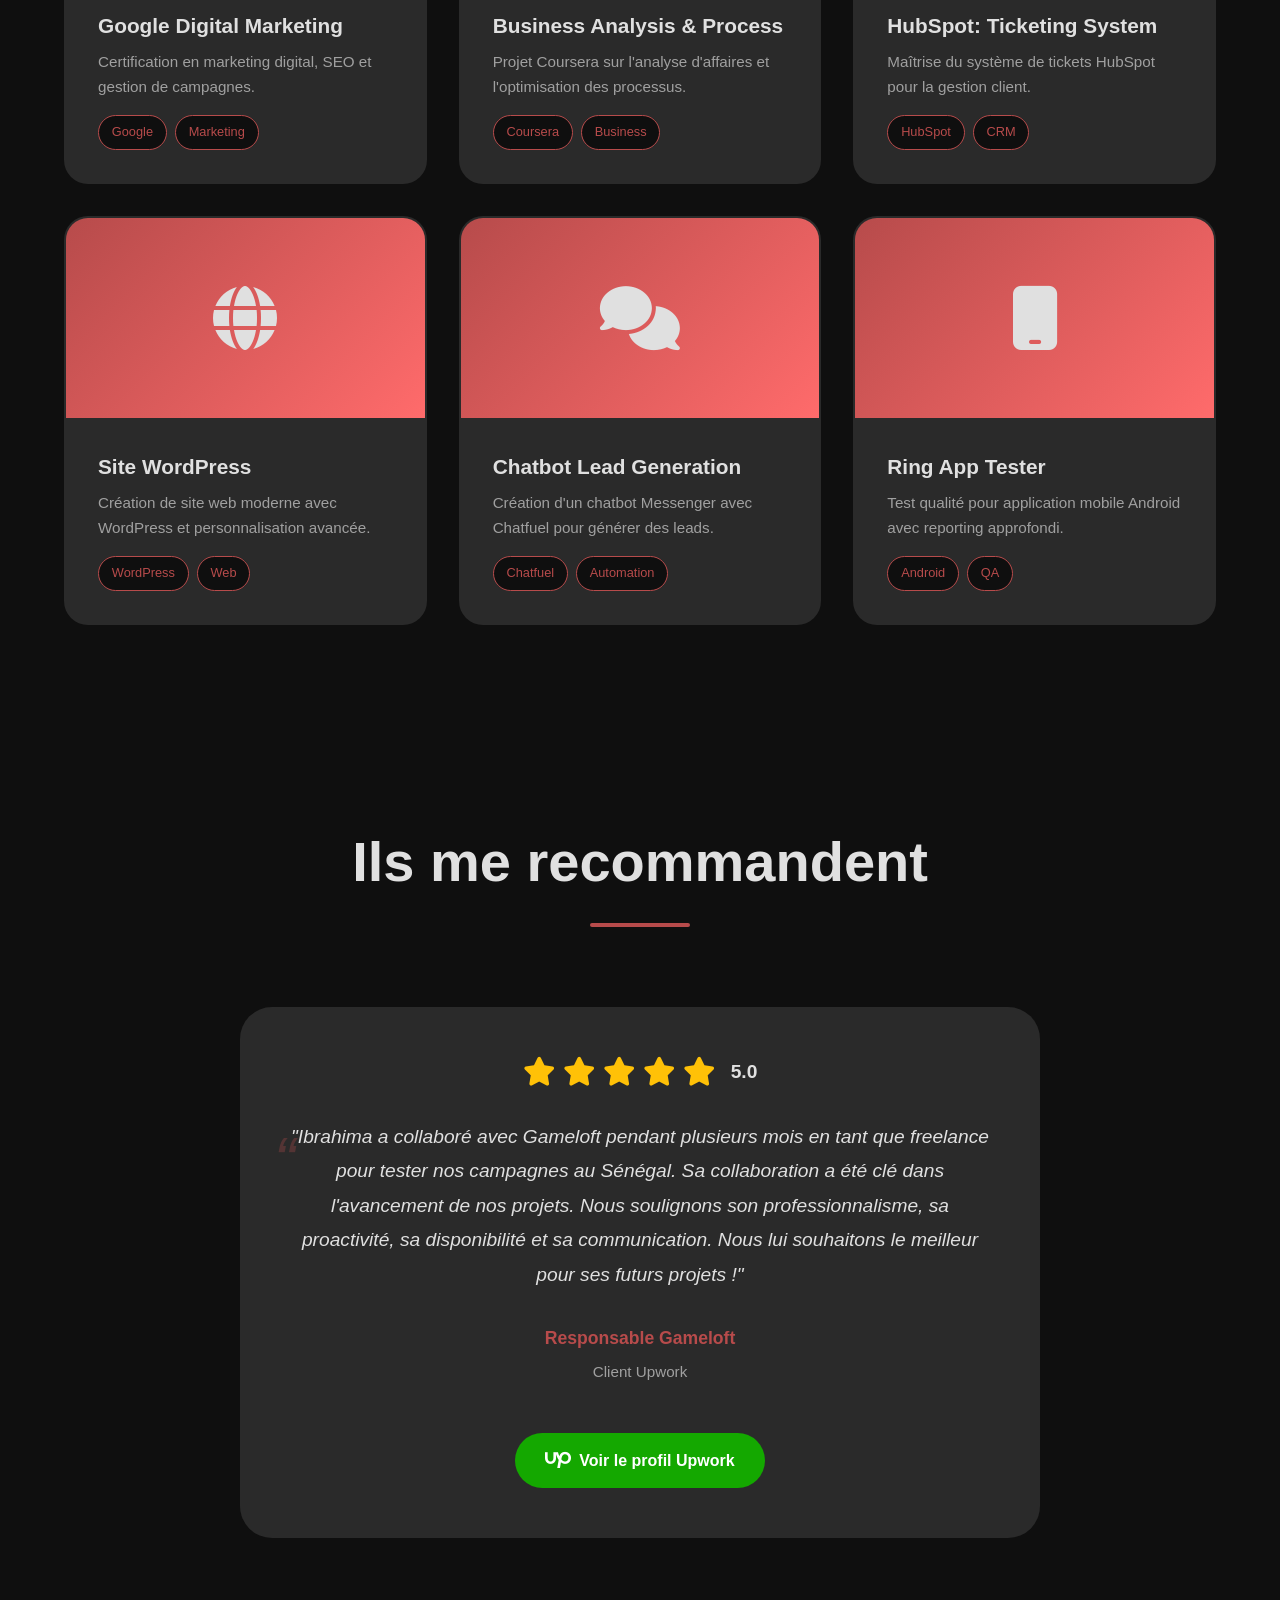
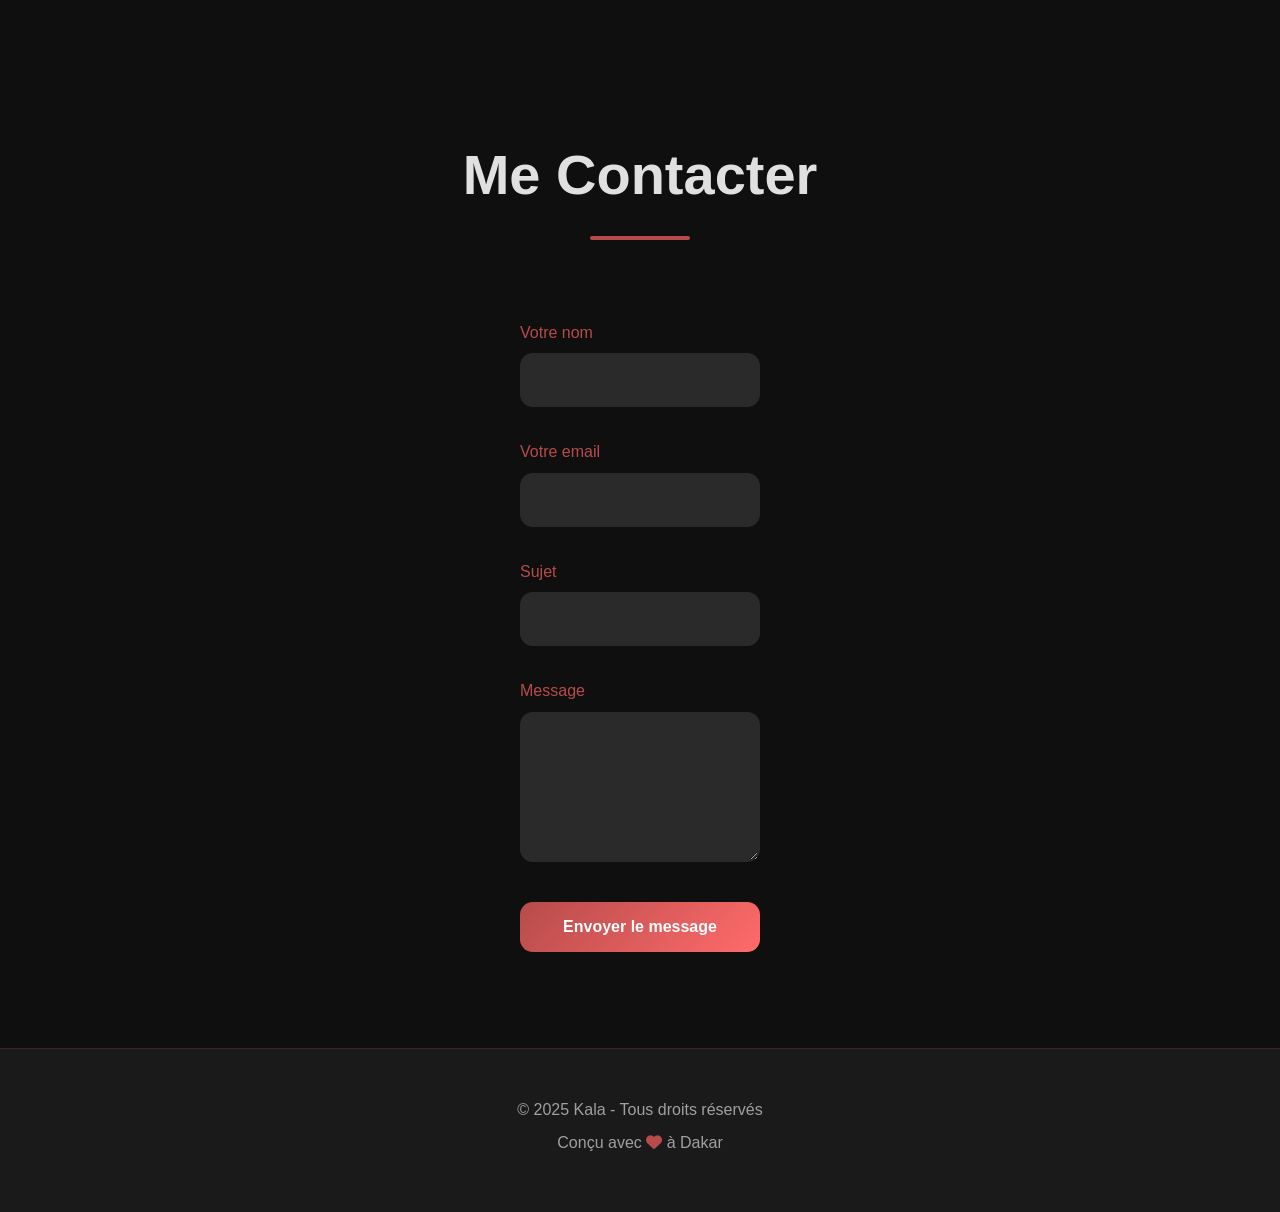
==== commit bd6a3772: "modifications competences .." ====
--- a/index.html
+++ b/index.html
@@ -5,882 +5,23 @@
   <meta name="viewport" content="width=device-width, initial-scale=1.0">
   <title>Kala - IT Support & Créateur Digital</title>
   <link rel="stylesheet" href="https://cdnjs.cloudflare.com/ajax/libs/font-awesome/6.5.2/css/all.min.css">
-  <style>
-    * {
-      margin: 0;
-      padding: 0;
-      box-sizing: border-box;
-    }
-
-    html {
-      scroll-behavior: smooth;
-    }
-
-    :root {
-      --primary: #b74b4b;
-      --dark: #0f0f0f;
-      --darker: #1a1a1a;
-      --lighter: #2a2a2a;
-      --accent: #ff6b6b;
-      --text: #e0e0e0;
-      --text-muted: #a0a0a0;
-    }
-
-    body {
-      background: var(--dark);
-      color: var(--text);
-      font-family: 'Segoe UI', Tahoma, Geneva, Verdana, sans-serif;
-      overflow-x: hidden;
-      line-height: 1.6;
-    }
-
-    /* Animations */
-    @keyframes fadeInUp {
-      from { opacity: 0; transform: translateY(30px); }
-      to { opacity: 1; transform: translateY(0); }
-    }
-
-    @keyframes fadeInLeft {
-      from { opacity: 0; transform: translateX(-30px); }
-      to { opacity: 1; transform: translateX(0); }
-    }
-
-    @keyframes fadeInRight {
-      from { opacity: 0; transform: translateX(30px); }
-      to { opacity: 1; transform: translateX(0); }
-    }
-
-    @keyframes glow {
-      0%, 100% { box-shadow: 0 0 20px rgba(183, 75, 75, 0.3); }
-      50% { box-shadow: 0 0 40px rgba(183, 75, 75, 0.6); }
-    }
-
-    @keyframes blink {
-      0%, 50% { opacity: 1; }
-      51%, 100% { opacity: 0; }
-    }
-
-    @keyframes progressFill {
-      from { width: 0; }
-      to { width: var(--progress); }
-    }
-
-    /* Classes d'animation */
-    .animate-fadeUp {
-      opacity: 0;
-      animation: fadeInUp 0.8s ease forwards;
-    }
-
-    .animate-fadeLeft {
-      opacity: 0;
-      animation: fadeInLeft 0.8s ease forwards;
-    }
-
-    .animate-fadeRight {
-      opacity: 0;
-      animation: fadeInRight 0.8s ease forwards;
-    }
-
-    .delay-1 { animation-delay: 0.2s; }
-    .delay-2 { animation-delay: 0.4s; }
-    .delay-3 { animation-delay: 0.6s; }
-
-    /* Header */
-    header {
-      position: fixed;
-      top: 0;
-      width: 100%;
-      background: rgba(15, 15, 15, 0.95);
-      backdrop-filter: blur(10px);
-      padding: 1.5rem 5%;
-      display: flex;
-      justify-content: space-between;
-      align-items: center;
-      z-index: 1000;
-      border-bottom: 1px solid rgba(183, 75, 75, 0.2);
-    }
-
-    .logo {
-      font-size: 2rem;
-      font-weight: bold;
-      background: linear-gradient(135deg, var(--primary), var(--accent));
-      -webkit-background-clip: text;
-      -webkit-text-fill-color: transparent;
-      background-clip: text;
-      text-decoration: none;
-    }
-
-    nav {
-      display: flex;
-      gap: 2rem;
-    }
-
-    nav a {
-      color: var(--text);
-      text-decoration: none;
-      font-weight: 500;
-      transition: all 0.3s ease;
-      position: relative;
-    }
-
-    nav a::after {
-      content: '';
-      position: absolute;
-      bottom: -5px;
-      left: 0;
-      width: 0;
-      height: 2px;
-      background: var(--primary);
-      transition: width 0.3s ease;
-    }
-
-    nav a:hover::after,
-    nav a.active::after {
-      width: 100%;
-    }
-
-    nav a:hover {
-      color: var(--primary);
-    }
-
-    .menu-toggle {
-      display: none;
-      flex-direction: column;
-      cursor: pointer;
-      gap: 5px;
-    }
-
-    .menu-toggle span {
-      width: 25px;
-      height: 3px;
-      background: var(--primary);
-      border-radius: 2px;
-      transition: all 0.3s ease;
-    }
-
-    /* Hero */
-    .home {
-      margin-top: 80px;
-      min-height: 100vh;
-      display: grid;
-      grid-template-columns: 1fr 1fr;
-      align-items: center;
-      gap: 3rem;
-      padding: 4rem 5%;
-      background: linear-gradient(135deg, #0f0f0f 0%, #1a1a1a 100%);
-    }
-
-    .home-content {
-      animation: fadeInLeft 0.8s ease;
-    }
-
-    .home-content h1 {
-      font-size: 4rem;
-      margin-bottom: 1rem;
-      line-height: 1.2;
-    }
-
-    .home-content h1 span {
-      background: linear-gradient(135deg, var(--primary), var(--accent));
-      -webkit-background-clip: text;
-      -webkit-text-fill-color: transparent;
-      background-clip: text;
-    }
-
-    .typing-container {
-      font-size: 1.8rem;
-      margin-bottom: 2rem;
-      display: flex;
-      align-items: center;
-      gap: 0.5rem;
-      height: 3rem;
-    }
-
-    .typing-text {
-      color: var(--text-muted);
-      font-weight: 500;
-    }
-
-    .typing-word {
-      color: var(--primary);
-      font-weight: bold;
-      min-width: 200px;
-    }
-
-    .typing-cursor {
-      width: 3px;
-      height: 1.8rem;
-      background: var(--primary);
-      animation: blink 1s infinite;
-    }
-
-    .home-content p {
-      font-size: 1.1rem;
-      margin-bottom: 2rem;
-      color: var(--text-muted);
-    }
-
-    .social-icons {
-      display: flex;
-      gap: 1.5rem;
-      margin-bottom: 2rem;
-    }
-
-    .social-icons a {
-      display: flex;
-      align-items: center;
-      justify-content: center;
-      width: 45px;
-      height: 45px;
-      background: var(--lighter);
-      border-radius: 50%;
-      color: var(--primary);
-      text-decoration: none;
-      font-size: 1.3rem;
-      transition: all 0.3s ease;
-      border: 2px solid transparent;
-    }
-
-    .social-icons a:hover {
-      background: var(--primary);
-      color: white;
-      transform: translateY(-5px);
-      box-shadow: 0 10px 25px rgba(183, 75, 75, 0.4);
-    }
-
-    .btn {
-      display: inline-block;
-      padding: 1rem 2.5rem;
-      background: linear-gradient(135deg, var(--primary), var(--accent));
-      color: white;
-      text-decoration: none;
-      border-radius: 50px;
-      font-weight: bold;
-      transition: all 0.3s ease;
-      border: none;
-      cursor: pointer;
-      font-size: 1rem;
-    }
-
-    .btn:hover {
-      transform: translateY(-3px);
-      box-shadow: 0 10px 30px rgba(183, 75, 75, 0.5);
-    }
-
-    .home-img {
-      display: flex;
-      justify-content: center;
-      align-items: center;
-      animation: fadeInRight 0.8s ease;
-    }
-
-    .home-img-wrapper {
-      width: 350px;
-      height: 350px;
-      background: radial-gradient(circle, rgba(183, 75, 75, 0.2) 0%, rgba(183, 75, 75, 0) 70%);
-      border-radius: 50%;
-      display: flex;
-      align-items: center;
-      justify-content: center;
-      animation: glow 3s ease-in-out infinite;
-    }
-
-    .home-img-inner {
-      width: 320px;
-      height: 320px;
-      background: var(--lighter);
-      border-radius: 50%;
-      display: flex;
-      align-items: center;
-      justify-content: center;
-      font-size: 6rem;
-      border: 3px solid var(--primary);
-    }
-
-    .home-img-inner img {
-      width: 100%;
-      height: 100%;
-      object-fit: cover;
-      border-radius: 50%;
-    }
-
-    /* Sections communes */
-    .section {
-      padding: 6rem 5%;
-      min-height: 100vh;
-      display: flex;
-      flex-direction: column;
-      justify-content: center;
-    }
-
-    .section-title {
-      font-size: 3.5rem;
-      text-align: center;
-      margin-bottom: 4rem;
-      position: relative;
-    }
-
-    .section-title::after {
-      content: '';
-      display: block;
-      width: 100px;
-      height: 4px;
-      background: var(--primary);
-      margin: 1rem auto;
-      border-radius: 2px;
-    }
-
-    /* Services */
-    .services-container {
-      display: grid;
-      grid-template-columns: repeat(auto-fit, minmax(280px, 1fr));
-      gap: 2rem;
-      max-width: 1200px;
-      margin: 0 auto;
-    }
-
-    .service-box {
-      background: var(--lighter);
-      padding: 2.5rem;
-      border-radius: 1.5rem;
-      text-align: center;
-      transition: all 0.3s ease;
-      border: 2px solid transparent;
-      opacity: 0;
-      animation: fadeInUp 0.8s ease forwards;
-    }
-
-    .service-box:nth-child(1) { animation-delay: 0.2s; }
-    .service-box:nth-child(2) { animation-delay: 0.4s; }
-    .service-box:nth-child(3) { animation-delay: 0.6s; }
-
-    .service-box:hover {
-      transform: translateY(-10px);
-      border-color: var(--primary);
-      box-shadow: 0 20px 40px rgba(183, 75, 75, 0.3);
-    }
-
-    .service-box i {
-      font-size: 3.5rem;
-      color: var(--primary);
-      margin-bottom: 1.5rem;
-    }
-
-    .service-box h3 {
-      font-size: 1.5rem;
-      margin-bottom: 1rem;
-    }
-
-    .service-box p {
-      color: var(--text-muted);
-    }
-
-    /* À propos */
-    .about-card {
-      background: var(--lighter);
-      padding: 3rem;
-      border-radius: 1.5rem;
-      max-width: 900px;
-      margin: 0 auto;
-      border: 2px solid transparent;
-      transition: all 0.3s ease;
-      opacity: 0;
-      animation: fadeInUp 0.8s ease 0.3s forwards;
-    }
-
-    .about-card:hover {
-      border-color: var(--primary);
-      box-shadow: 0 20px 60px rgba(183, 75, 75, 0.3);
-    }
-
-    .about-card p {
-      margin-bottom: 1rem;
-      font-size: 1.1rem;
-      display: flex;
-      align-items: center;
-      gap: 0.8rem;
-    }
-
-    .about-card i {
-      color: var(--primary);
-      font-size: 1.3rem;
-      width: 30px;
-    }
-
-    /* Compétences */
-    .skills-container {
-      display: grid;
-      grid-template-columns: repeat(auto-fit, minmax(300px, 1fr));
-      gap: 2rem;
-      max-width: 1200px;
-      margin: 0 auto;
-    }
-
-    .skill-category {
-      background: var(--lighter);
-      padding: 2rem;
-      border-radius: 1.5rem;
-      opacity: 0;
-      animation: fadeInUp 0.8s ease forwards;
-    }
-
-    .skill-category:nth-child(1) { animation-delay: 0.2s; }
-    .skill-category:nth-child(2) { animation-delay: 0.4s; }
-    .skill-category:nth-child(3) { animation-delay: 0.6s; }
-
-    .skill-category h3 {
-      font-size: 1.5rem;
-      margin-bottom: 1.5rem;
-      color: var(--primary);
-    }
-
-    .skill-item {
-      margin-bottom: 1.2rem;
-    }
-
-    .skill-item p {
-      display: flex;
-      justify-content: space-between;
-      margin-bottom: 0.3rem;
-    }
-
-    .skill-bar {
-      background: var(--dark);
-      height: 8px;
-      border-radius: 10px;
-      overflow: hidden;
-    }
-
-    .skill-progress {
-      height: 100%;
-      background: linear-gradient(90deg, var(--primary), var(--accent));
-      border-radius: 10px;
-      width: 0;
-      animation: progressFill 1s ease forwards;
-    }
-
-    /* Timeline */
-    .timeline {
-      max-width: 850px;
-      margin: 0 auto;
-    }
-
-    .timeline-header {
-      font-size: 1.8rem;
-      margin: 3rem 0 2rem;
-      color: var(--primary);
-      display: flex;
-      align-items: center;
-      gap: 0.5rem;
-    }
-
-    .timeline-header:first-of-type {
-      margin-top: 0;
-    }
-
-    .timeline-item {
-      display: grid;
-      grid-template-columns: 150px 1fr;
-      gap: 2rem;
-      margin-bottom: 2.5rem;
-      padding-left: 2rem;
-      border-left: 3px solid var(--primary);
-      position: relative;
-      opacity: 0;
-      animation: fadeInUp 0.8s ease forwards;
-    }
-
-    .timeline-item::before {
-      content: '';
-      position: absolute;
-      left: -10px;
-      top: 0;
-      width: 20px;
-      height: 20px;
-      background: var(--primary);
-      border-radius: 50%;
-      border: 3px solid var(--dark);
-    }
-
-    .timeline-date {
-      color: var(--primary);
-      font-weight: bold;
-    }
-
-    .timeline-content h3 {
-      font-size: 1.3rem;
-      margin-bottom: 0.3rem;
-    }
-
-    .timeline-content p {
-      color: var(--text-muted);
-    }
-
-    .timeline-content .duration {
-      display: inline-block;
-      margin-top: 0.5rem;
-      color: var(--primary);
-      font-size: 0.9rem;
-    }
-
-    /* Projets */
-    .projects-grid {
-      display: grid;
-      grid-template-columns: repeat(auto-fit, minmax(300px, 1fr));
-      gap: 2rem;
-      max-width: 1200px;
-      margin: 0 auto;
-    }
-
-    .project-card {
-      background: var(--lighter);
-      border-radius: 1.5rem;
-      overflow: hidden;
-      transition: all 0.3s ease;
-      border: 2px solid transparent;
-      opacity: 0;
-      animation: fadeInUp 0.8s ease forwards;
-    }
-
-    .project-card:nth-child(1) { animation-delay: 0.1s; }
-    .project-card:nth-child(2) { animation-delay: 0.2s; }
-    .project-card:nth-child(3) { animation-delay: 0.3s; }
-    .project-card:nth-child(4) { animation-delay: 0.4s; }
-    .project-card:nth-child(5) { animation-delay: 0.5s; }
-    .project-card:nth-child(6) { animation-delay: 0.6s; }
-
-    .project-card:hover {
-      transform: translateY(-10px);
-      border-color: var(--primary);
-      box-shadow: 0 20px 40px rgba(183, 75, 75, 0.3);
-    }
-
-    .project-image {
-      width: 100%;
-      height: 200px;
-      background: linear-gradient(135deg, var(--primary), var(--accent));
-      display: flex;
-      align-items: center;
-      justify-content: center;
-      font-size: 4rem;
-    }
-
-    .project-content {
-      padding: 2rem;
-    }
-
-    .project-content h3 {
-      font-size: 1.3rem;
-      margin-bottom: 0.5rem;
-    }
-
-    .project-content p {
-      color: var(--text-muted);
-      margin-bottom: 1rem;
-      font-size: 0.95rem;
-    }
-
-    .project-tags {
-      display: flex;
-      flex-wrap: wrap;
-      gap: 0.5rem;
-    }
-
-    .tag {
-      background: var(--dark);
-      color: var(--primary);
-      padding: 0.4rem 0.8rem;
-      border-radius: 20px;
-      font-size: 0.8rem;
-      border: 1px solid var(--primary);
-    }
-
-    /* Témoignages (uniquement Gameloft) */
-    .testimonial-card {
-      max-width: 800px;
-      margin: 0 auto;
-      background: var(--lighter);
-      border-radius: 2rem;
-      padding: 3rem;
-      border: 2px solid transparent;
-      transition: all 0.3s ease;
-      text-align: center;
-      opacity: 0;
-      animation: fadeInUp 0.8s ease 0.2s forwards;
-    }
-
-    .testimonial-card:hover {
-      border-color: var(--primary);
-      box-shadow: 0 20px 50px rgba(183, 75, 75, 0.3);
-    }
-
-    .rating {
-      display: flex;
-      justify-content: center;
-      gap: 0.5rem;
-      margin-bottom: 2rem;
-      color: #ffc107;
-      font-size: 1.8rem;
-    }
-
-    .rating span {
-      color: var(--text);
-      font-size: 1.2rem;
-      margin-left: 0.5rem;
-      font-weight: bold;
-    }
-
-    .testimonial-text {
-      font-size: 1.2rem;
-      line-height: 1.8;
-      color: var(--text);
-      margin-bottom: 2rem;
-      font-style: italic;
-      position: relative;
-    }
-
-    .testimonial-text::before {
-      content: '“';
-      font-size: 4rem;
-      color: var(--primary);
-      opacity: 0.3;
-      position: absolute;
-      left: -1rem;
-      top: -1rem;
-    }
-
-    .testimonial-author {
-      font-weight: bold;
-      color: var(--primary);
-      font-size: 1.1rem;
-      margin-bottom: 0.5rem;
-    }
-
-    .testimonial-role {
-      color: var(--text-muted);
-      font-size: 0.95rem;
-      margin-bottom: 2rem;
-    }
-
-    .upwork-link {
-      display: inline-flex;
-      align-items: center;
-      gap: 0.5rem;
-      background: #14a800;
-      color: white;
-      padding: 0.8rem 1.8rem;
-      border-radius: 40px;
-      text-decoration: none;
-      font-weight: 600;
-      transition: all 0.3s ease;
-      border: 2px solid transparent;
-      margin-top: 1rem;
-    }
-
-    .upwork-link:hover {
-      background: #0f8a00;
-      transform: scale(1.05);
-      box-shadow: 0 10px 25px rgba(20, 168, 0, 0.4);
-    }
-
-    .upwork-link i {
-      font-size: 1.3rem;
-    }
-
-    /* Contact */
-    .contact-container {
-      max-width: 600px;
-      margin: 0 auto;
-      opacity: 0;
-      animation: fadeInUp 0.8s ease 0.3s forwards;
-    }
-
-    .form-group {
-      margin-bottom: 2rem;
-    }
-
-    .form-group label {
-      display: block;
-      margin-bottom: 0.5rem;
-      font-weight: 500;
-      color: var(--primary);
-    }
-
-    .form-group input,
-    .form-group textarea {
-      width: 100%;
-      padding: 1rem;
-      background: var(--lighter);
-      border: 2px solid var(--lighter);
-      border-radius: 0.8rem;
-      color: var(--text);
-      font-size: 1rem;
-      font-family: inherit;
-      transition: all 0.3s ease;
-    }
-
-    .form-group input:focus,
-    .form-group textarea:focus {
-      outline: none;
-      border-color: var(--primary);
-      background: rgba(183, 75, 75, 0.1);
-    }
-
-    .form-group textarea {
-      resize: vertical;
-      min-height: 150px;
-    }
-
-    .submit-btn {
-      width: 100%;
-      padding: 1rem;
-      background: linear-gradient(135deg, var(--primary), var(--accent));
-      color: white;
-      border: none;
-      border-radius: 0.8rem;
-      font-size: 1rem;
-      font-weight: bold;
-      cursor: pointer;
-      transition: all 0.3s ease;
-    }
-
-    .submit-btn:hover {
-      transform: translateY(-3px);
-      box-shadow: 0 10px 30px rgba(183, 75, 75, 0.5);
-    }
-
-    .form-message {
-      margin-top: 1rem;
-      padding: 1rem;
-      border-radius: 0.8rem;
-      text-align: center;
-      font-weight: bold;
-      display: none;
-    }
-
-    .form-message.success {
-      background: rgba(76, 175, 80, 0.2);
-      color: #4caf50;
-      display: block;
-    }
-
-    .form-message.error {
-      background: rgba(244, 67, 54, 0.2);
-      color: #f44336;
-      display: block;
-    }
-
-    /* Footer */
-    footer {
-      background: var(--darker);
-      padding: 3rem 5%;
-      text-align: center;
-      border-top: 1px solid rgba(183, 75, 75, 0.2);
-    }
-
-    footer p {
-      color: var(--text-muted);
-      margin-bottom: 0.5rem;
-    }
-
-    .back-to-top {
-      position: fixed;
-      bottom: 2rem;
-      right: 2rem;
-      width: 50px;
-      height: 50px;
-      background: var(--primary);
-      border-radius: 50%;
-      display: flex;
-      align-items: center;
-      justify-content: center;
-      cursor: pointer;
-      color: white;
-      opacity: 0;
-      visibility: hidden;
-      transition: all 0.3s ease;
-      z-index: 999;
-    }
-
-    .back-to-top.show {
-      opacity: 1;
-      visibility: visible;
-    }
-
-    .back-to-top:hover {
-      transform: translateY(-5px);
-      box-shadow: 0 10px 25px rgba(183, 75, 75, 0.5);
-    }
-
-    /* Responsive */
-    @media (max-width: 768px) {
-      header {
-        padding: 1rem 5%;
-      }
-
-      nav {
-        display: none;
-        position: absolute;
-        top: 80px;
-        right: 5%;
-        flex-direction: column;
-        background: rgba(15, 15, 15, 0.95);
-        padding: 1rem;
-        border-radius: 0.8rem;
-        min-width: 200px;
-      }
-
-      nav.active {
-        display: flex;
-      }
-
-      .menu-toggle {
-        display: flex;
-      }
-
-      .home {
-        grid-template-columns: 1fr;
-        margin-top: 100px;
-      }
-
-      .home-content h1 {
-        font-size: 2.5rem;
-      }
-
-      .typing-container {
-        font-size: 1.3rem;
-        height: 2.5rem;
-      }
-
-      .section-title {
-        font-size: 2.5rem;
-      }
-
-      .timeline-item {
-        grid-template-columns: 100px 1fr;
-        gap: 1rem;
-        padding-left: 1.5rem;
-      }
-    }
-
-    @media (max-width: 480px) {
-      .home-content h1 {
-        font-size: 2rem;
-      }
-
-      .typing-container {
-        font-size: 1.1rem;
-      }
-
-      .section-title {
-        font-size: 2rem;
-      }
-
-      .about-card {
-        padding: 1.5rem;
-      }
-    }
-  </style>
+  
+   <!-- SEO -->
+    <meta name="description" content="Kala - IT Support & Créateur Digital basé à Dakar. Support technique, design digital et solutions innovantes pour entreprises et particuliers.">
+    <meta name="keywords" content="IT Support Dakar, Freelance Sénégal, Design Canva, Infographie, Support technique, Création digitale">
+
+    <!-- Open Graph (réseaux sociaux) -->
+    <meta property="og:title" content="Kala - IT Support & Créateur Digital">
+    <meta property="og:description" content="Freelance basé à Dakar. Support technique et création digitale professionnelle.">
+    <meta property="og:image" content="https://bal-s-portfolio.vercel.app/ball.webp">
+    <meta property="og:type" content="website">
+  
+    <!-- Liens alternatifs pour SEO multilingue -->
+  <link rel="alternate" hreflang="en" href="https://bal-s-portfolio.vercel.app/en.html">
+  <link rel="alternate" hreflang="fr" href="https://bal-s-portfolio.vercel.app/">
+
+  <!-- <link rel="icon" href="ball.webp" type="image/webp"> -->
+  <link rel="stylesheet" href="style.css">
 </head>
 <body>
   <!-- Header -->
@@ -890,11 +31,12 @@
       <a href="#home" class="nav-link active">Accueil</a>
       <a href="#services" class="nav-link">Services</a>
       <a href="#about" class="nav-link">À propos</a>
-      <a href="#skills" class="nav-link">Compétences</a>
+      <!-- <a href="#skills" class="nav-link">Compétences</a> -->
       <a href="#education" class="nav-link">Parcours</a>
       <a href="#projects" class="nav-link">Projets</a>
       <a href="#testimonials" class="nav-link">Témoignages</a>
       <a href="#contact" class="nav-link">Contact</a>
+      <a href="en.html" style="margin-left:20px;">EN</a>
     </nav>
     <div class="menu-toggle" id="menu-toggle">
       <span></span>
@@ -912,7 +54,7 @@
         <span class="typing-word" id="typing-word"></span>
         <span class="typing-cursor"></span>
       </div>
-      <p>Freelance basé à Dakar, Sénégal. Certifié Google IT Support et IBM IT Support. Je crée des designs modernes et résous vos problèmes techniques avec efficacité.</p>
+      <p>J'aide les entreprises et entrepreneurs à résoudre leurs problèmes techniques et à renforcer leur image digitale grâce à des solutions IT et design modernes.</p>
       <div class="social-icons">
         <!-- Liens sociaux mis à jour avec les URL personnelles -->
         <a href="https://www.linkedin.com/in/ibrahima-bal-0a8111285" target="_blank" rel="noopener" title="LinkedIn"><i class="fa-brands fa-linkedin"></i></a>
@@ -925,7 +67,7 @@
     <div class="home-img">
       <div class="home-img-wrapper">
         <div class="home-img-inner">
-          <img src="ball.webp" alt="test">
+          <img src="ball.webp" alt="Kala - IT Support & Créateur Digital">
         </div>
       </div>
     </div>
@@ -933,23 +75,27 @@
 
   <!-- Services -->
   <section class="section" id="services">
-    <h2 class="section-title">Mes Services</h2>
+    <h2 class="section-title">Our Services</h2>
     <div class="services-container">
+
       <div class="service-box">
-        <i class="fa-solid "></i>
-        <h3>IT Support</h3>
-        <p>Support technique, diagnostic, maintenance et assistance à distance pour particuliers et entreprises.</p>
-      </div>
+        <i class="fa-solid fa-headset"></i>
+        <h3>IT Support & Maintenance</h3>
+        <p>Professional remote technical support, system troubleshooting, infrastructure assistance and ongoing IT maintenance for businesses.</p>
+      </div>
+
       <div class="service-box">
-        <i class="fa-solid fa-pen-fancy"></i>
-        <h3>Infographie</h3>
-        <p>Création de flyers, affiches, miniatures et visuels percutants pour vos réseaux sociaux.</p>
-      </div>
+        <i class="fa-solid fa-code"></i>
+        <h3>Web & Mobile Development</h3>
+        <p>Custom websites and mobile applications designed to improve business performance, customer engagement and digital visibility.</p>
+      </div>
+
       <div class="service-box">
-        <i class="fa-solid fa-wand-magic-sparkles"></i>
-        <h3>Création Digitale</h3>
-        <p>Design Canva IA, branding, contenu innovant et stratégies visuelles pour votre marque.</p>
-      </div>
+        <i class="fa-solid fa-pen-ruler"></i>
+        <h3>UI/UX Design</h3>
+        <p>User-centered design solutions focused on usability, performance and modern digital experiences for web and mobile platforms.</p>
+      </div>
+
     </div>
   </section>
 
@@ -966,8 +112,8 @@
   </section>
 
   <!-- Compétences (Vibe Coding) -->
-  <section class="section" id="skills">
-    <h2 class="section-title">Compétences</h2>
+  <!-- <section class="section" id="skills">
+    <h2 class="section-title">Compétences</h2>  
     <div class="skills-container">
       <div class="skill-category">
         <h3><i class="fa-solid fa-laptop"></i> IT Support</h3>
@@ -1011,7 +157,7 @@
         </div>
       </div>
     </div>
-  </section>
+  </section> -->
 
   <!-- Parcours (timeline détaillée) -->
   <section class="section" id="education">
@@ -1142,7 +288,7 @@
         <span>5.0</span>
       </div>
       <div class="testimonial-text">
-        “Ibrahima a collaboré avec Gameloft pendant plusieurs mois en tant que freelance pour tester nos campagnes au Sénégal. Sa collaboration a été clé dans l'avancement de nos projets. Nous soulignons son professionnalisme, sa proactivité, sa disponibilité et sa communication. Nous lui souhaitons le meilleur pour ses futurs projets !”
+        "Ibrahima a collaboré avec Gameloft pendant plusieurs mois en tant que freelance pour tester nos campagnes au Sénégal. Sa collaboration a été clé dans l'avancement de nos projets. Nous soulignons son professionnalisme, sa proactivité, sa disponibilité et sa communication. Nous lui souhaitons le meilleur pour ses futurs projets !"
       </div>
       <div class="testimonial-author">Responsable Gameloft</div>
       <div class="testimonial-role">Client Upwork</div>
--- a/style.css
+++ b/style.css
@@ -0,0 +1,879 @@
+* {
+    margin: 0;
+    padding: 0;
+    box-sizing: border-box;
+}
+
+html {
+    scroll-behavior: smooth;
+}
+
+.skill-progress {
+    width: 0;
+    animation: progressFill 1s ease forwards;
+}
+
+:root {
+    --primary: #b74b4b;
+    --dark: #0f0f0f;
+    --darker: #1a1a1a;
+    --lighter: #2a2a2a;
+    --accent: #ff6b6b;
+    --text: #e0e0e0;
+    --text-muted: #a0a0a0;
+}
+
+body {
+    background: var(--dark);
+    color: var(--text);
+    font-family: 'Segoe UI', Tahoma, Geneva, Verdana, sans-serif;
+    overflow-x: hidden;
+    line-height: 1.6;
+}
+
+/* Animations */
+@keyframes fadeInUp {
+    from { opacity: 0; transform: translateY(30px); }
+    to { opacity: 1; transform: translateY(0); }
+}
+
+@keyframes fadeInLeft {
+    from { opacity: 0; transform: translateX(-30px); }
+    to { opacity: 1; transform: translateX(0); }
+}
+
+@keyframes fadeInRight {
+    from { opacity: 0; transform: translateX(30px); }
+    to { opacity: 1; transform: translateX(0); }
+}
+
+@keyframes glow {
+    0%, 100% { box-shadow: 0 0 20px rgba(183, 75, 75, 0.3); }
+    50% { box-shadow: 0 0 40px rgba(183, 75, 75, 0.6); }
+}
+
+@keyframes blink {
+    0%, 50% { opacity: 1; }
+    51%, 100% { opacity: 0; }
+}
+
+@keyframes progressFill {
+    from { width: 0; }
+    to { width: var(--progress); }
+}
+
+/* Classes d'animation */
+.animate-fadeUp {
+    opacity: 0;
+    animation: fadeInUp 0.8s ease forwards;
+}
+
+.animate-fadeLeft {
+    opacity: 0;
+    animation: fadeInLeft 0.8s ease forwards;
+}
+
+.animate-fadeRight {
+    opacity: 0;
+    animation: fadeInRight 0.8s ease forwards;
+}
+
+.delay-1 { animation-delay: 0.2s; }
+.delay-2 { animation-delay: 0.4s; }
+.delay-3 { animation-delay: 0.6s; }
+
+/* Header */
+header {
+    position: fixed;
+    top: 0;
+    width: 100%;
+    background: rgba(15, 15, 15, 0.95);
+    backdrop-filter: blur(10px);
+    padding: 1.5rem 5%;
+    display: flex;
+    justify-content: space-between;
+    align-items: center;
+    z-index: 1000;
+    border-bottom: 1px solid rgba(183, 75, 75, 0.2);
+}
+
+.logo {
+    font-size: 2rem;
+    font-weight: bold;
+    background: linear-gradient(135deg, var(--primary), var(--accent));
+    -webkit-background-clip: text;
+    -webkit-text-fill-color: transparent;
+    background-clip: text;
+    text-decoration: none;
+}
+
+nav {
+    display: flex;
+    gap: 2rem;
+}
+
+nav a {
+    color: var(--text);
+    text-decoration: none;
+    font-weight: 500;
+    transition: all 0.3s ease;
+    position: relative;
+}
+
+nav a::after {
+    content: '';
+    position: absolute;
+    bottom: -5px;
+    left: 0;
+    width: 0;
+    height: 2px;
+    background: var(--primary);
+    transition: width 0.3s ease;
+}
+
+nav a:hover::after,
+nav a.active::after {
+    width: 100%;
+}
+
+nav a:hover {
+    color: var(--primary);
+}
+
+.menu-toggle {
+    display: none;
+    flex-direction: column;
+    cursor: pointer;
+    gap: 5px;
+}
+
+.menu-toggle span {
+    width: 25px;
+    height: 3px;
+    background: var(--primary);
+    border-radius: 2px;
+    transition: all 0.3s ease;
+}
+
+/* Hero */
+.home {
+    margin-top: 80px;
+    min-height: 100vh;
+    display: grid;
+    grid-template-columns: 1fr 1fr;
+    align-items: center;
+    gap: 3rem;
+    padding: 4rem 5%;
+    background: linear-gradient(135deg, #0f0f0f 0%, #1a1a1a 100%);
+}
+
+.home-content {
+    animation: fadeInLeft 0.8s ease;
+}
+
+.home-content h1 {
+    font-size: 4rem;
+    margin-bottom: 1rem;
+    line-height: 1.2;
+}
+
+.home-content h1 span {
+    background: linear-gradient(135deg, var(--primary), var(--accent));
+    -webkit-background-clip: text;
+    -webkit-text-fill-color: transparent;
+    background-clip: text;
+}
+
+.typing-container {
+    font-size: 1.8rem;
+    margin-bottom: 2rem;
+    display: flex;
+    align-items: center;
+    gap: 0.5rem;
+    height: 3rem;
+}
+
+.typing-text {
+    color: var(--text-muted);
+    font-weight: 500;
+}
+
+.typing-word {
+    color: var(--primary);
+    font-weight: bold;
+    min-width: 200px;
+}
+
+.typing-cursor {
+    width: 3px;
+    height: 1.8rem;
+    background: var(--primary);
+    animation: blink 1s infinite;
+}
+
+.home-content p {
+    font-size: 1.1rem;
+    margin-bottom: 2rem;
+    color: var(--text-muted);
+}
+
+.social-icons {
+    display: flex;
+    gap: 1.5rem;
+    margin-bottom: 2rem;
+}
+
+.social-icons a {
+    display: flex;
+    align-items: center;
+    justify-content: center;
+    width: 45px;
+    height: 45px;
+    background: var(--lighter);
+    border-radius: 50%;
+    color: var(--primary);
+    text-decoration: none;
+    font-size: 1.3rem;
+    transition: all 0.3s ease;
+    border: 2px solid transparent;
+}
+
+.social-icons a:hover {
+    background: var(--primary);
+    color: white;
+    transform: translateY(-5px);
+    box-shadow: 0 10px 25px rgba(183, 75, 75, 0.4);
+}
+
+.btn {
+    display: inline-block;
+    padding: 1rem 2.5rem;
+    background: linear-gradient(135deg, var(--primary), var(--accent));
+    color: white;
+    text-decoration: none;
+    border-radius: 50px;
+    font-weight: bold;
+    transition: all 0.3s ease;
+    border: none;
+    cursor: pointer;
+    font-size: 1rem;
+}
+
+.btn:hover {
+    transform: translateY(-3px);
+    box-shadow: 0 10px 30px rgba(183, 75, 75, 0.5);
+}
+
+.home-img {
+    display: flex;
+    justify-content: center;
+    align-items: center;
+    animation: fadeInRight 0.8s ease;
+}
+
+.home-img-wrapper {
+    width: 350px;
+    height: 350px;
+    background: radial-gradient(circle, rgba(183, 75, 75, 0.2) 0%, rgba(183, 75, 75, 0) 70%);
+    border-radius: 50%;
+    display: flex;
+    align-items: center;
+    justify-content: center;
+    animation: glow 3s ease-in-out infinite;
+}
+
+.home-img-inner {
+    width: 320px;
+    height: 320px;
+    background: var(--lighter);
+    border-radius: 50%;
+    display: flex;
+    align-items: center;
+    justify-content: center;
+    font-size: 6rem;
+    border: 3px solid var(--primary);
+}
+
+.home-img-inner img {
+    width: 100%;
+    height: 100%;
+    object-fit: cover;
+    border-radius: 50%;
+}
+
+/* Sections communes */
+.section {
+    padding: 6rem 5%;
+    min-height: 100vh;
+    display: flex;
+    flex-direction: column;
+    justify-content: center;
+}
+
+.section-title {
+    font-size: 3.5rem;
+    text-align: center;
+    margin-bottom: 4rem;
+    position: relative;
+}
+
+.section-title::after {
+    content: '';
+    display: block;
+    width: 100px;
+    height: 4px;
+    background: var(--primary);
+    margin: 1rem auto;
+    border-radius: 2px;
+}
+
+/* Services */
+.services-container {
+    display: grid;
+    grid-template-columns: repeat(auto-fit, minmax(280px, 1fr));
+    gap: 2rem;
+    max-width: 1200px;
+    margin: 0 auto;
+}
+
+.service-box {
+    background: var(--lighter);
+    padding: 2.5rem;
+    border-radius: 1.5rem;
+    text-align: center;
+    transition: all 0.3s ease;
+    border: 2px solid transparent;
+    opacity: 0;
+    animation: fadeInUp 0.8s ease forwards;
+}
+
+.service-box:nth-child(1) { animation-delay: 0.2s; }
+.service-box:nth-child(2) { animation-delay: 0.4s; }
+.service-box:nth-child(3) { animation-delay: 0.6s; }
+
+.service-box:hover {
+    transform: translateY(-10px);
+    border-color: var(--primary);
+    box-shadow: 0 20px 40px rgba(183, 75, 75, 0.3);
+}
+
+.service-box i {
+    font-size: 3.5rem;
+    color: var(--primary);
+    margin-bottom: 1.5rem;
+}
+
+.service-box h3 {
+    font-size: 1.5rem;
+    margin-bottom: 1rem;
+}
+
+.service-box p {
+    color: var(--text-muted);
+}
+
+/* À propos */
+.about-card {
+    background: var(--lighter);
+    padding: 3rem;
+    border-radius: 1.5rem;
+    max-width: 900px;
+    margin: 0 auto;
+    border: 2px solid transparent;
+    transition: all 0.3s ease;
+    opacity: 0;
+    animation: fadeInUp 0.8s ease 0.3s forwards;
+}
+
+.about-card:hover {
+    border-color: var(--primary);
+    box-shadow: 0 20px 60px rgba(183, 75, 75, 0.3);
+}
+
+.about-card p {
+    margin-bottom: 1rem;
+    font-size: 1.1rem;
+    display: flex;
+    align-items: center;
+    gap: 0.8rem;
+}
+
+.about-card i {
+    color: var(--primary);
+    font-size: 1.3rem;
+    width: 30px;
+}
+
+/* Compétences */
+.skills-container {
+    display: grid;
+    grid-template-columns: repeat(auto-fit, minmax(300px, 1fr));
+    gap: 2rem;
+    max-width: 1200px;
+    margin: 0 auto;
+}
+
+.skill-category {
+    background: var(--lighter);
+    padding: 2rem;
+    border-radius: 1.5rem;
+    opacity: 0;
+    animation: fadeInUp 0.8s ease forwards;
+}
+
+.skill-category:nth-child(1) { animation-delay: 0.2s; }
+.skill-category:nth-child(2) { animation-delay: 0.4s; }
+.skill-category:nth-child(3) { animation-delay: 0.6s; }
+
+.skill-category h3 {
+    font-size: 1.5rem;
+    margin-bottom: 1.5rem;
+    color: var(--primary);
+}
+
+.skill-item {
+    margin-bottom: 1.2rem;
+}
+
+.skill-item p {
+    display: flex;
+    justify-content: space-between;
+    margin-bottom: 0.3rem;
+}
+
+.skill-bar {
+    background: var(--dark);
+    height: 8px;
+    border-radius: 10px;
+    overflow: hidden;
+}
+
+.skill-progress {
+    height: 100%;
+    background: linear-gradient(90deg, var(--primary), var(--accent));
+    border-radius: 10px;
+    width: 0;
+    animation: progressFill 1s ease forwards;
+}
+
+/* Timeline */
+.timeline {
+    max-width: 850px;
+    margin: 0 auto;
+}
+
+.timeline-header {
+    font-size: 1.8rem;
+    margin: 3rem 0 2rem;
+    color: var(--primary);
+    display: flex;
+    align-items: center;
+    gap: 0.5rem;
+}
+
+.timeline-header:first-of-type {
+    margin-top: 0;
+}
+
+.timeline-item {
+    display: grid;
+    grid-template-columns: 150px 1fr;
+    gap: 2rem;
+    margin-bottom: 2.5rem;
+    padding-left: 2rem;
+    border-left: 3px solid var(--primary);
+    position: relative;
+    opacity: 0;
+    animation: fadeInUp 0.8s ease forwards;
+}
+
+.timeline-item::before {
+    content: '';
+    position: absolute;
+    left: -10px;
+    top: 0;
+    width: 20px;
+    height: 20px;
+    background: var(--primary);
+    border-radius: 50%;
+    border: 3px solid var(--dark);
+}
+
+.timeline-date {
+    color: var(--primary);
+    font-weight: bold;
+}
+
+.timeline-content h3 {
+    font-size: 1.3rem;
+    margin-bottom: 0.3rem;
+}
+
+.timeline-content p {
+    color: var(--text-muted);
+}
+
+.timeline-content .duration {
+    display: inline-block;
+    margin-top: 0.5rem;
+    color: var(--primary);
+    font-size: 0.9rem;
+}
+
+/* Projets */
+.projects-grid {
+    display: grid;
+    grid-template-columns: repeat(auto-fit, minmax(300px, 1fr));
+    gap: 2rem;
+    max-width: 1200px;
+    margin: 0 auto;
+}
+
+.project-card {
+    background: var(--lighter);
+    border-radius: 1.5rem;
+    overflow: hidden;
+    transition: all 0.3s ease;
+    border: 2px solid transparent;
+    opacity: 0;
+    animation: fadeInUp 0.8s ease forwards;
+}
+
+.project-card:nth-child(1) { animation-delay: 0.1s; }
+.project-card:nth-child(2) { animation-delay: 0.2s; }
+.project-card:nth-child(3) { animation-delay: 0.3s; }
+.project-card:nth-child(4) { animation-delay: 0.4s; }
+.project-card:nth-child(5) { animation-delay: 0.5s; }
+.project-card:nth-child(6) { animation-delay: 0.6s; }
+
+.project-card:hover {
+    transform: translateY(-10px);
+    border-color: var(--primary);
+    box-shadow: 0 20px 40px rgba(183, 75, 75, 0.3);
+}
+
+.project-image {
+    width: 100%;
+    height: 200px;
+    background: linear-gradient(135deg, var(--primary), var(--accent));
+    display: flex;
+    align-items: center;
+    justify-content: center;
+    font-size: 4rem;
+}
+
+.project-content {
+    padding: 2rem;
+}
+
+.project-content h3 {
+    font-size: 1.3rem;
+    margin-bottom: 0.5rem;
+}
+
+.project-content p {
+    color: var(--text-muted);
+    margin-bottom: 1rem;
+    font-size: 0.95rem;
+}
+
+.project-tags {
+    display: flex;
+    flex-wrap: wrap;
+    gap: 0.5rem;
+}
+
+.tag {
+    background: var(--dark);
+    color: var(--primary);
+    padding: 0.4rem 0.8rem;
+    border-radius: 20px;
+    font-size: 0.8rem;
+    border: 1px solid var(--primary);
+}
+
+/* Témoignages (uniquement Gameloft) */
+.testimonial-card {
+    max-width: 800px;
+    margin: 0 auto;
+    background: var(--lighter);
+    border-radius: 2rem;
+    padding: 3rem;
+    border: 2px solid transparent;
+    transition: all 0.3s ease;
+    text-align: center;
+    opacity: 0;
+    animation: fadeInUp 0.8s ease 0.2s forwards;
+}
+
+.testimonial-card:hover {
+    border-color: var(--primary);
+    box-shadow: 0 20px 50px rgba(183, 75, 75, 0.3);
+}
+
+.rating {
+    display: flex;
+    justify-content: center;
+    gap: 0.5rem;
+    margin-bottom: 2rem;
+    color: #ffc107;
+    font-size: 1.8rem;
+}
+
+.rating span {
+    color: var(--text);
+    font-size: 1.2rem;
+    margin-left: 0.5rem;
+    font-weight: bold;
+}
+
+.testimonial-text {
+    font-size: 1.2rem;
+    line-height: 1.8;
+    color: var(--text);
+    margin-bottom: 2rem;
+    font-style: italic;
+    position: relative;
+}
+
+.testimonial-text::before {
+    content: '“';
+    font-size: 4rem;
+    color: var(--primary);
+    opacity: 0.3;
+    position: absolute;
+    left: -1rem;
+    top: -1rem;
+}
+
+.testimonial-author {
+    font-weight: bold;
+    color: var(--primary);
+    font-size: 1.1rem;
+    margin-bottom: 0.5rem;
+}
+
+.testimonial-role {
+    color: var(--text-muted);
+    font-size: 0.95rem;
+    margin-bottom: 2rem;
+}
+
+.upwork-link {
+    display: inline-flex;
+    align-items: center;
+    gap: 0.5rem;
+    background: #14a800;
+    color: white;
+    padding: 0.8rem 1.8rem;
+    border-radius: 40px;
+    text-decoration: none;
+    font-weight: 600;
+    transition: all 0.3s ease;
+    border: 2px solid transparent;
+    margin-top: 1rem;
+}
+
+.upwork-link:hover {
+    background: #0f8a00;
+    transform: scale(1.05);
+    box-shadow: 0 10px 25px rgba(20, 168, 0, 0.4);
+}
+
+.upwork-link i {
+    font-size: 1.3rem;
+}
+
+/* Contact */
+.contact-container {
+    max-width: 600px;
+    margin: 0 auto;
+    opacity: 0;
+    animation: fadeInUp 0.8s ease 0.3s forwards;
+}
+
+.form-group {
+    margin-bottom: 2rem;
+}
+
+.form-group label {
+    display: block;
+    margin-bottom: 0.5rem;
+    font-weight: 500;
+    color: var(--primary);
+}
+
+.form-group input,
+.form-group textarea {
+    width: 100%;
+    padding: 1rem;
+    background: var(--lighter);
+    border: 2px solid var(--lighter);
+    border-radius: 0.8rem;
+    color: var(--text);
+    font-size: 1rem;
+    font-family: inherit;
+    transition: all 0.3s ease;
+}
+
+.form-group input:focus,
+.form-group textarea:focus {
+    outline: none;
+    border-color: var(--primary);
+    background: rgba(183, 75, 75, 0.1);
+}
+
+.form-group textarea {
+    resize: vertical;
+    min-height: 150px;
+}
+
+.submit-btn {
+    width: 100%;
+    padding: 1rem;
+    background: linear-gradient(135deg, var(--primary), var(--accent));
+    color: white;
+    border: none;
+    border-radius: 0.8rem;
+    font-size: 1rem;
+    font-weight: bold;
+    cursor: pointer;
+    transition: all 0.3s ease;
+}
+
+.submit-btn:hover {
+    transform: translateY(-3px);
+    box-shadow: 0 10px 30px rgba(183, 75, 75, 0.5);
+}
+
+.form-message {
+    margin-top: 1rem;
+    padding: 1rem;
+    border-radius: 0.8rem;
+    text-align: center;
+    font-weight: bold;
+    display: none;
+}
+
+.form-message.success {
+    background: rgba(76, 175, 80, 0.2);
+    color: #4caf50;
+    display: block;
+}
+
+.form-message.error {
+    background: rgba(244, 67, 54, 0.2);
+    color: #f44336;
+    display: block;
+}
+
+/* Footer */
+footer {
+    background: var(--darker);
+    padding: 3rem 5%;
+    text-align: center;
+    border-top: 1px solid rgba(183, 75, 75, 0.2);
+}
+
+footer p {
+    color: var(--text-muted);
+    margin-bottom: 0.5rem;
+}
+
+.back-to-top {
+    position: fixed;
+    bottom: 2rem;
+    right: 2rem;
+    width: 50px;
+    height: 50px;
+    background: var(--primary);
+    border-radius: 50%;
+    display: flex;
+    align-items: center;
+    justify-content: center;
+    cursor: pointer;
+    color: white;
+    opacity: 0;
+    visibility: hidden;
+    transition: all 0.3s ease;
+    z-index: 999;
+}
+
+.back-to-top.show {
+    opacity: 1;
+    visibility: visible;
+}
+
+.back-to-top:hover {
+    transform: translateY(-5px);
+    box-shadow: 0 10px 25px rgba(183, 75, 75, 0.5);
+}
+
+/* Responsive */
+@media (max-width: 768px) {
+    header {
+    padding: 1rem 5%;
+    }
+
+    nav {
+    display: none;
+    position: absolute;
+    top: 80px;
+    right: 5%;
+    flex-direction: column;
+    background: rgba(15, 15, 15, 0.95);
+    padding: 1rem;
+    border-radius: 0.8rem;
+    min-width: 200px;
+    }
+
+    nav.active {
+    display: flex;
+    }
+
+    .menu-toggle {
+    display: flex;
+    }
+
+    .home {
+    grid-template-columns: 1fr;
+    margin-top: 100px;
+    }
+
+    .home-content h1 {
+    font-size: 2.5rem;
+    }
+
+    .typing-container {
+    font-size: 1.3rem;
+    height: 2.5rem;
+    }
+
+    .section-title {
+    font-size: 2.5rem;
+    }
+
+    .timeline-item {
+    grid-template-columns: 100px 1fr;
+    gap: 1rem;
+    padding-left: 1.5rem;
+    }
+}
+
+@media (max-width: 480px) {
+    .home-content h1 {
+    font-size: 2rem;
+    }
+
+    .typing-container {
+    font-size: 1.1rem;
+    }
+
+    .section-title {
+    font-size: 2rem;
+    }
+
+    .about-card {
+    padding: 1.5rem;
+    }
+}
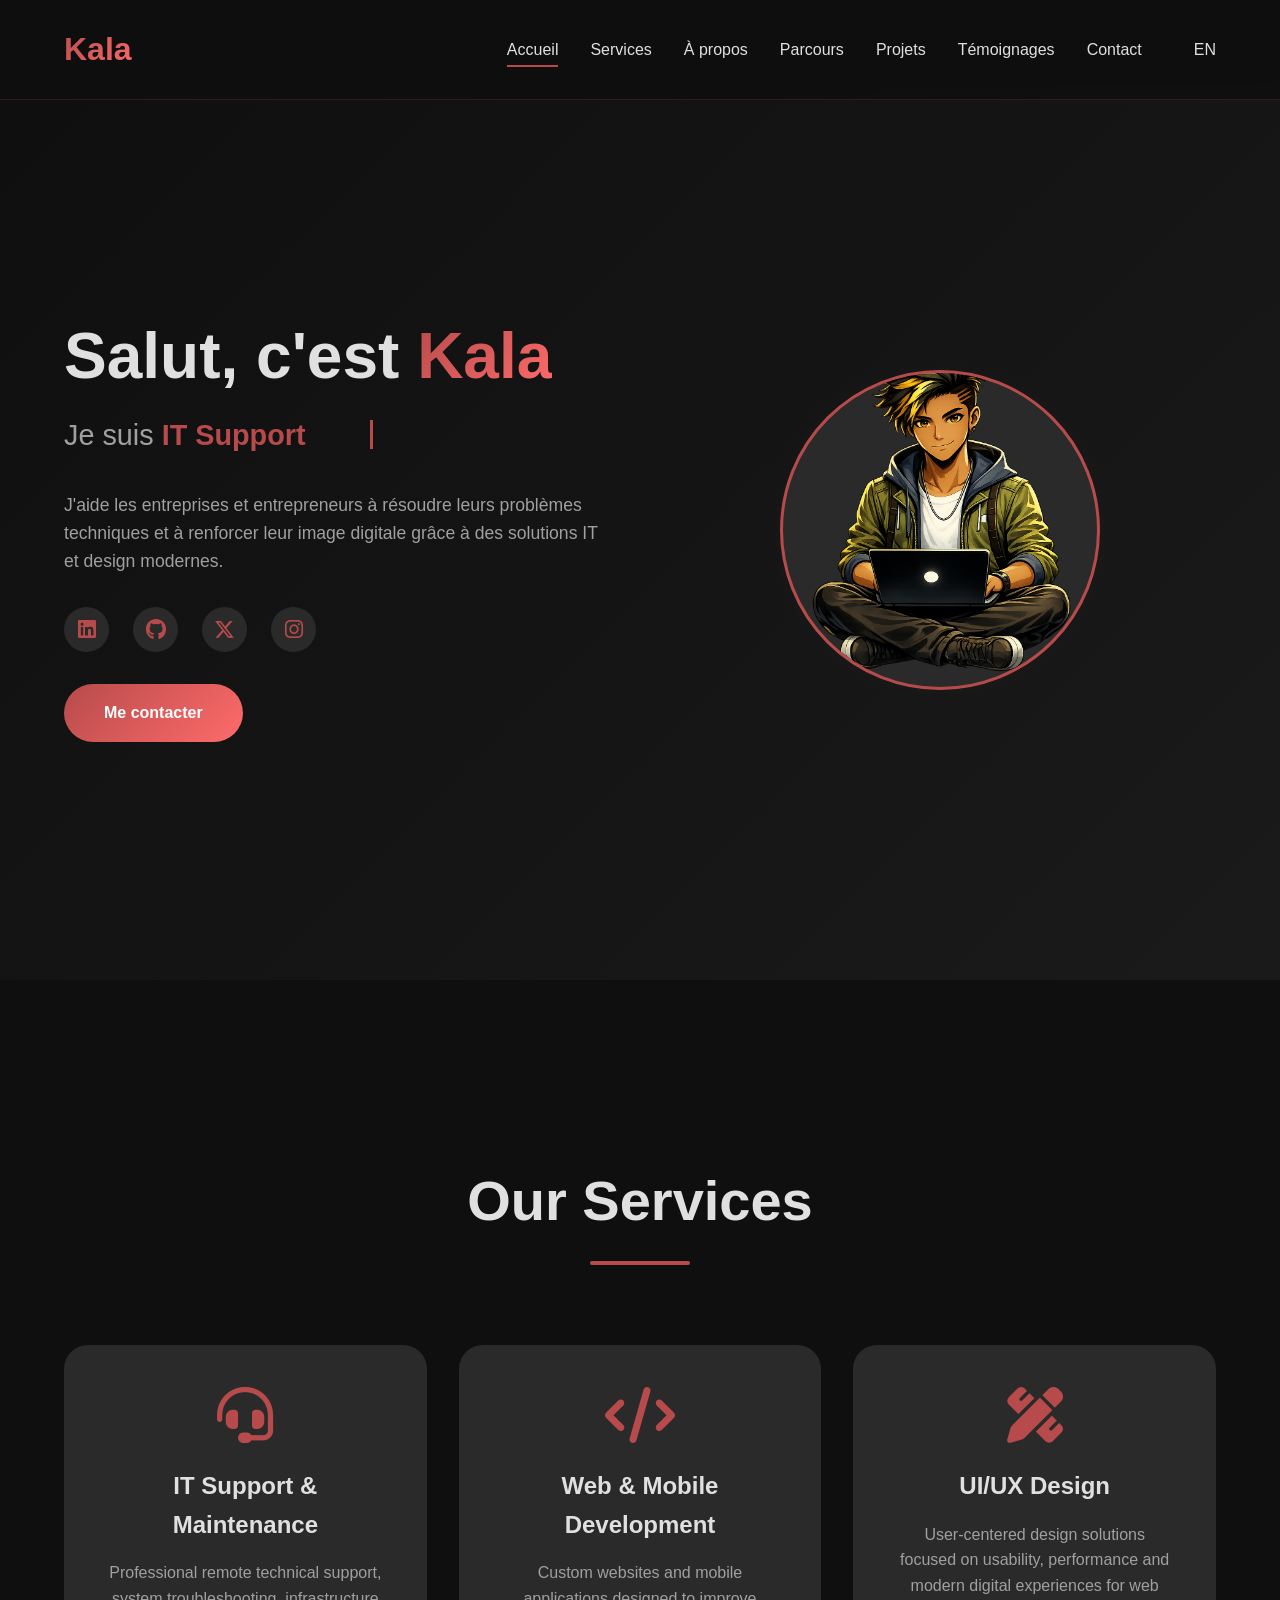
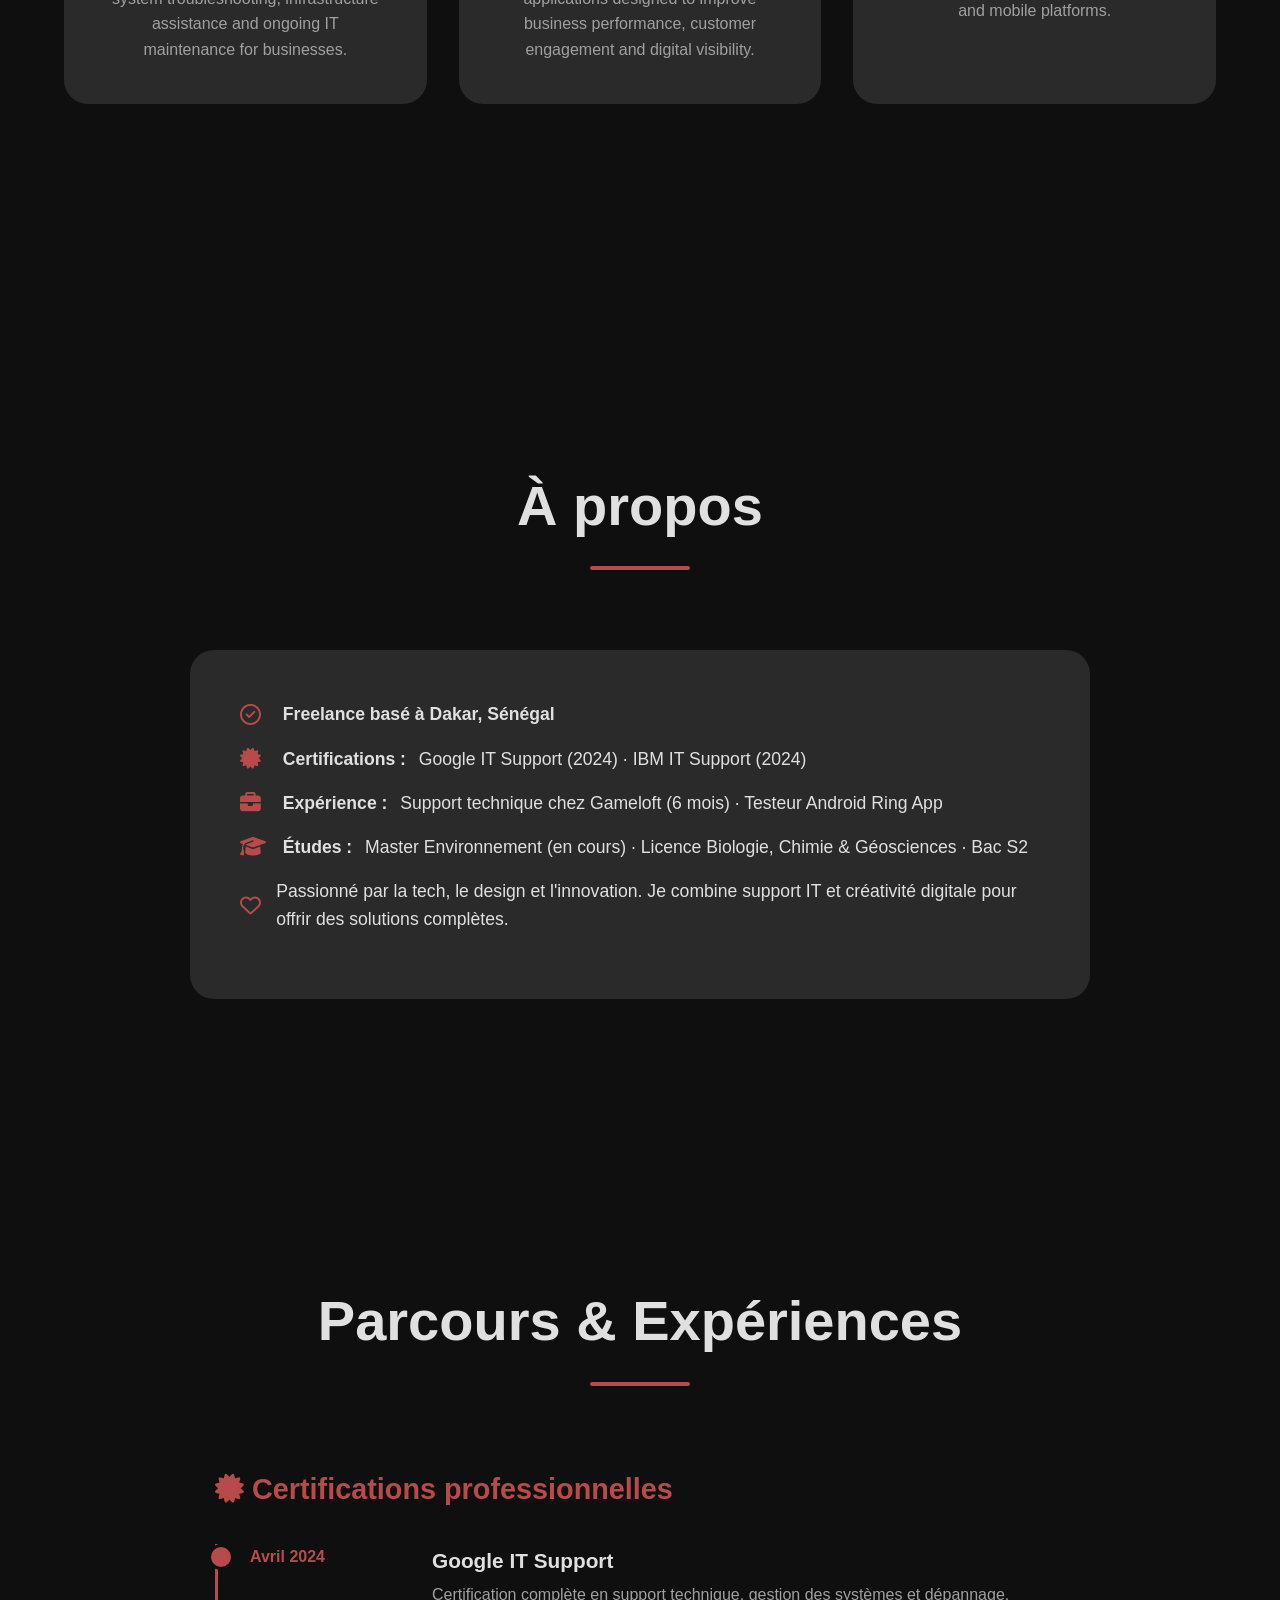
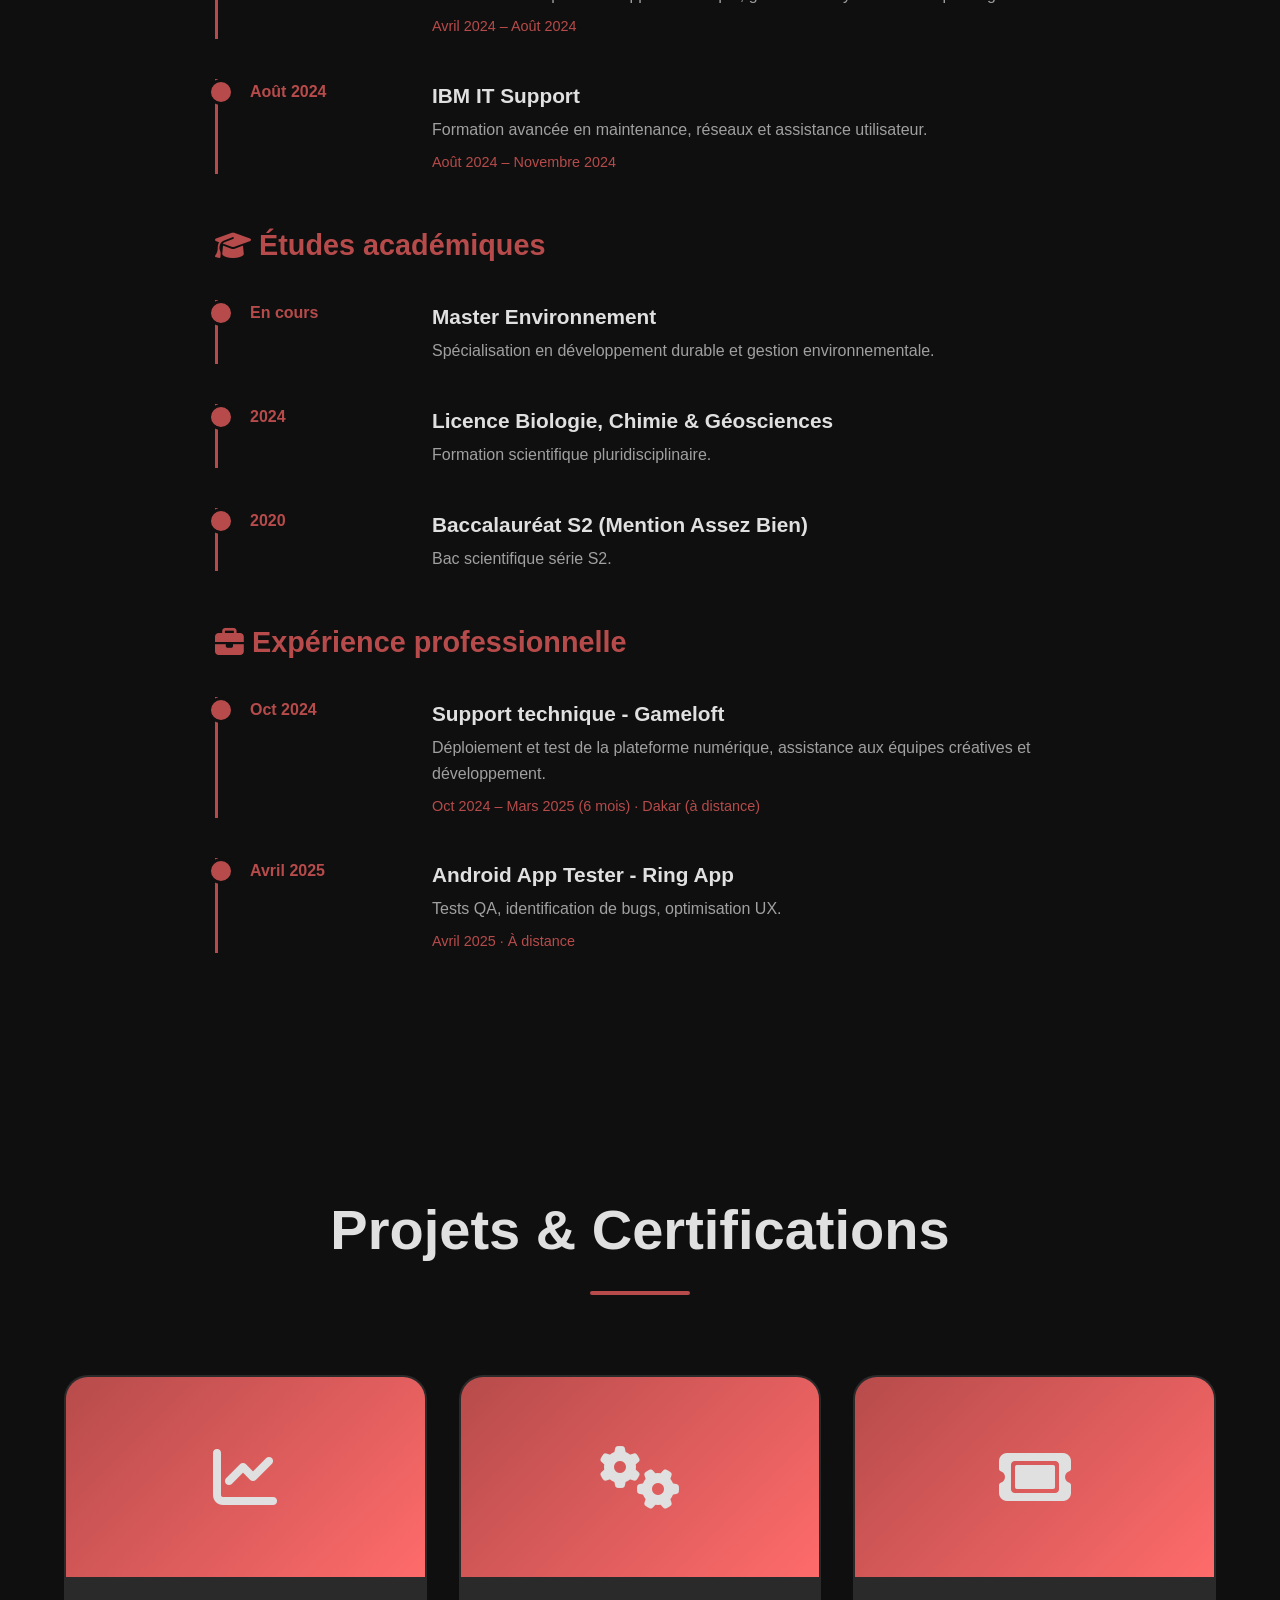
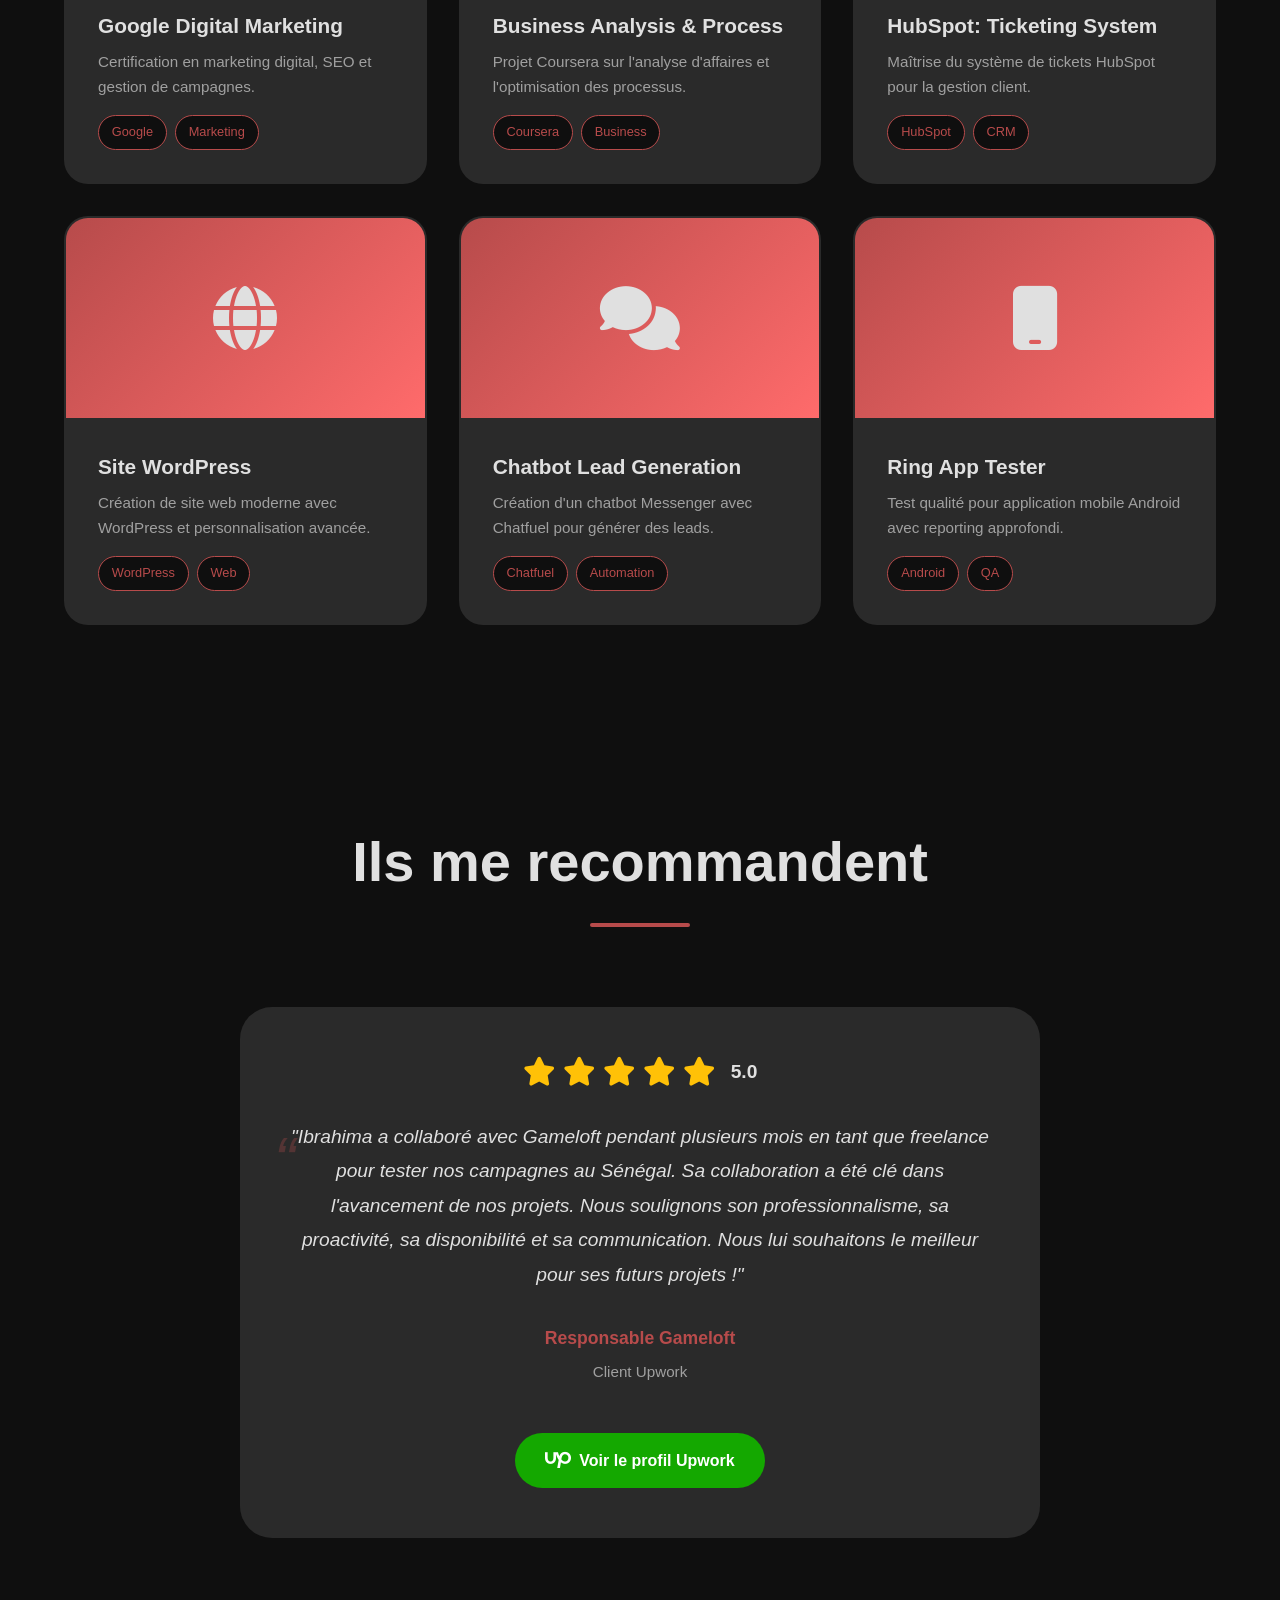
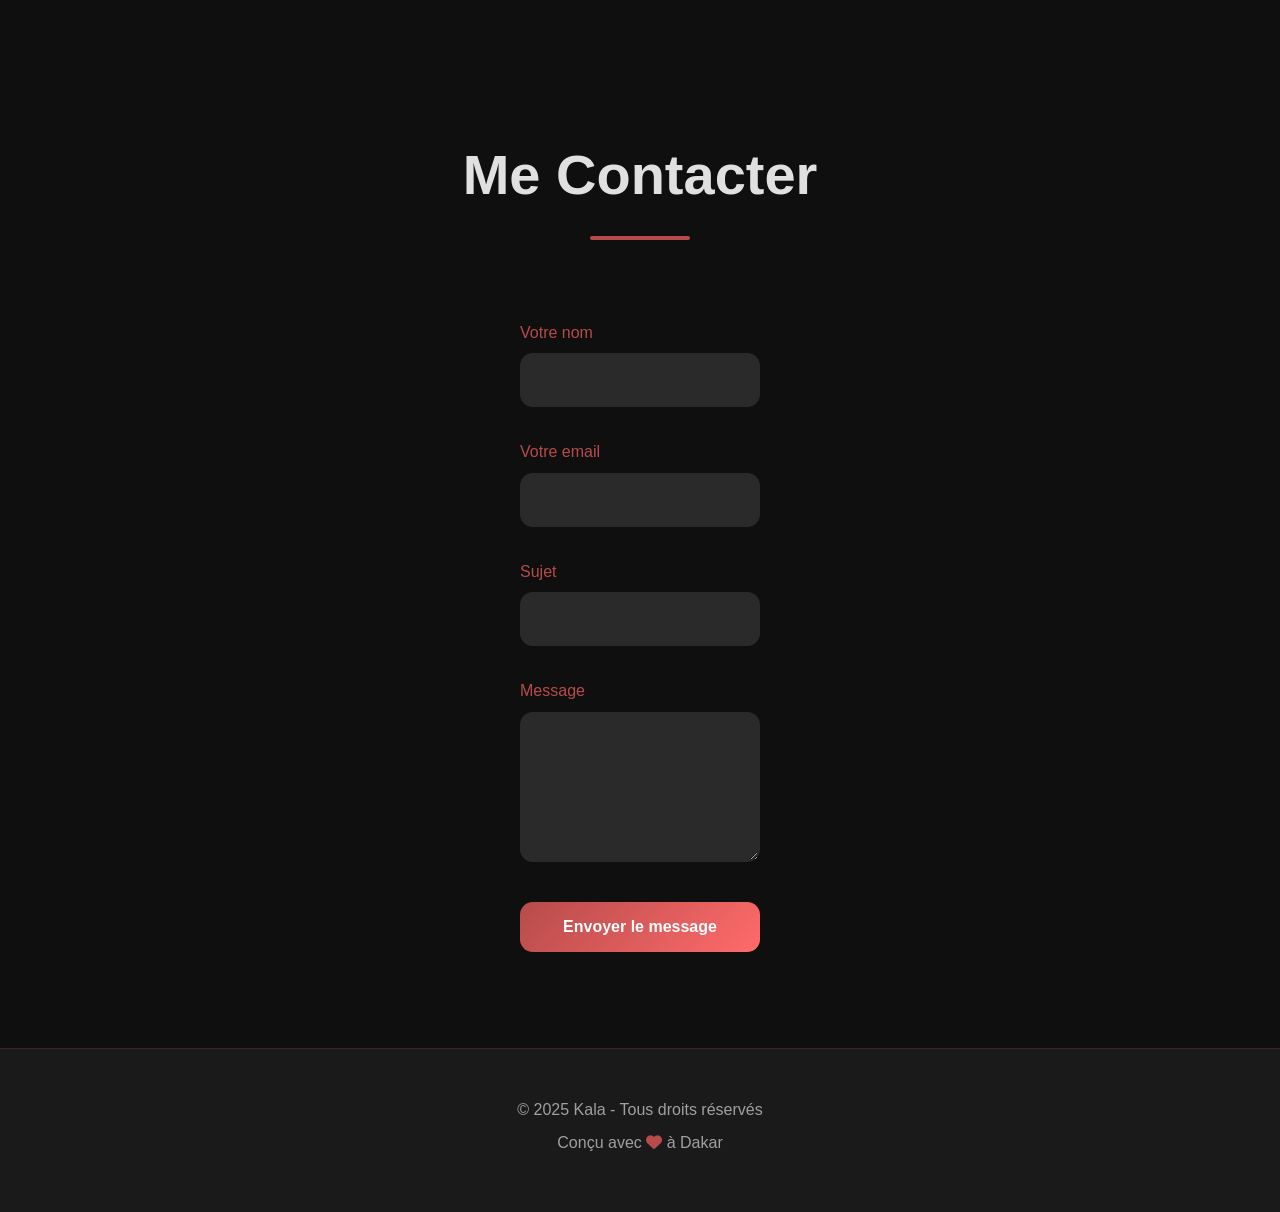
==== commit 23bd3d50: "change image" ====
--- a/index.html
+++ b/index.html
@@ -67,7 +67,8 @@
     <div class="home-img">
       <div class="home-img-wrapper">
         <div class="home-img-inner">
-          <img src="ball.webp" alt="Kala - IT Support & Créateur Digital">
+          
+          <img src="ball2.png" alt="Kala - IT Support & Créateur Digital">
         </div>
       </div>
     </div>
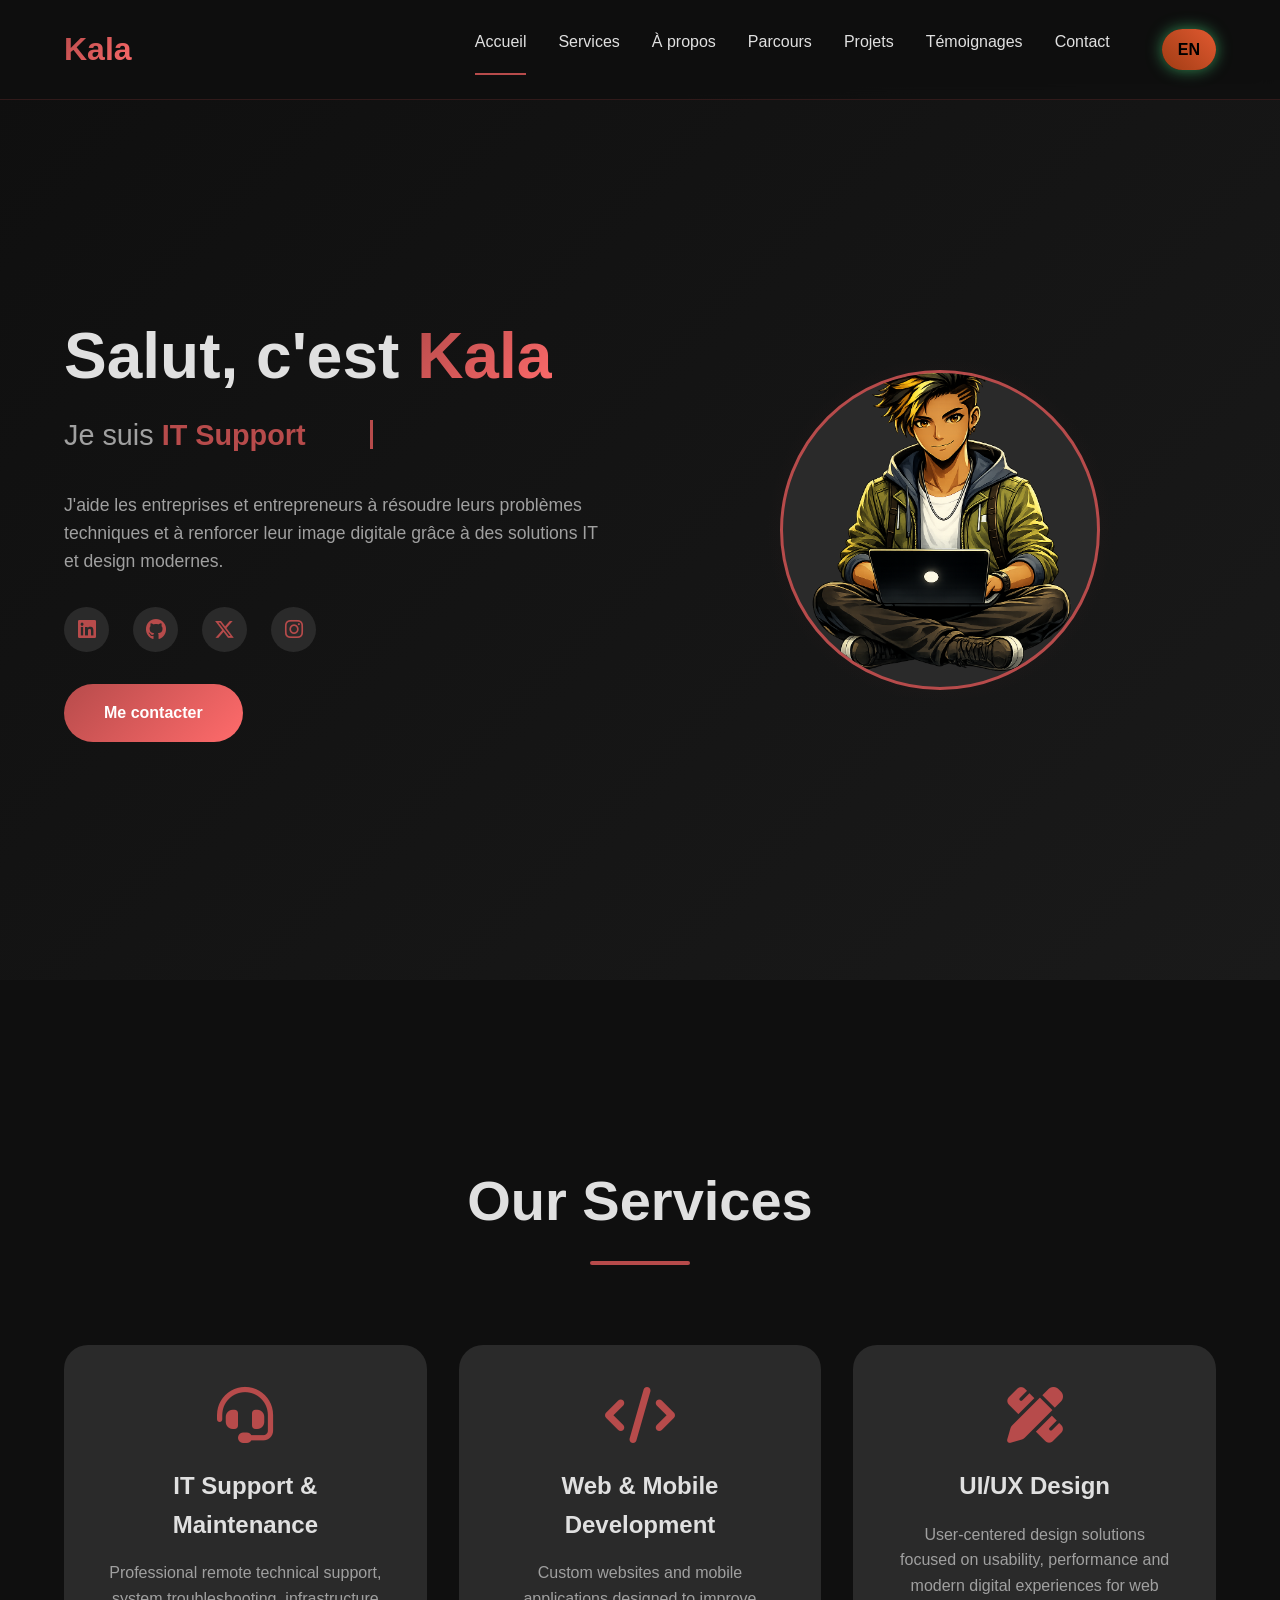
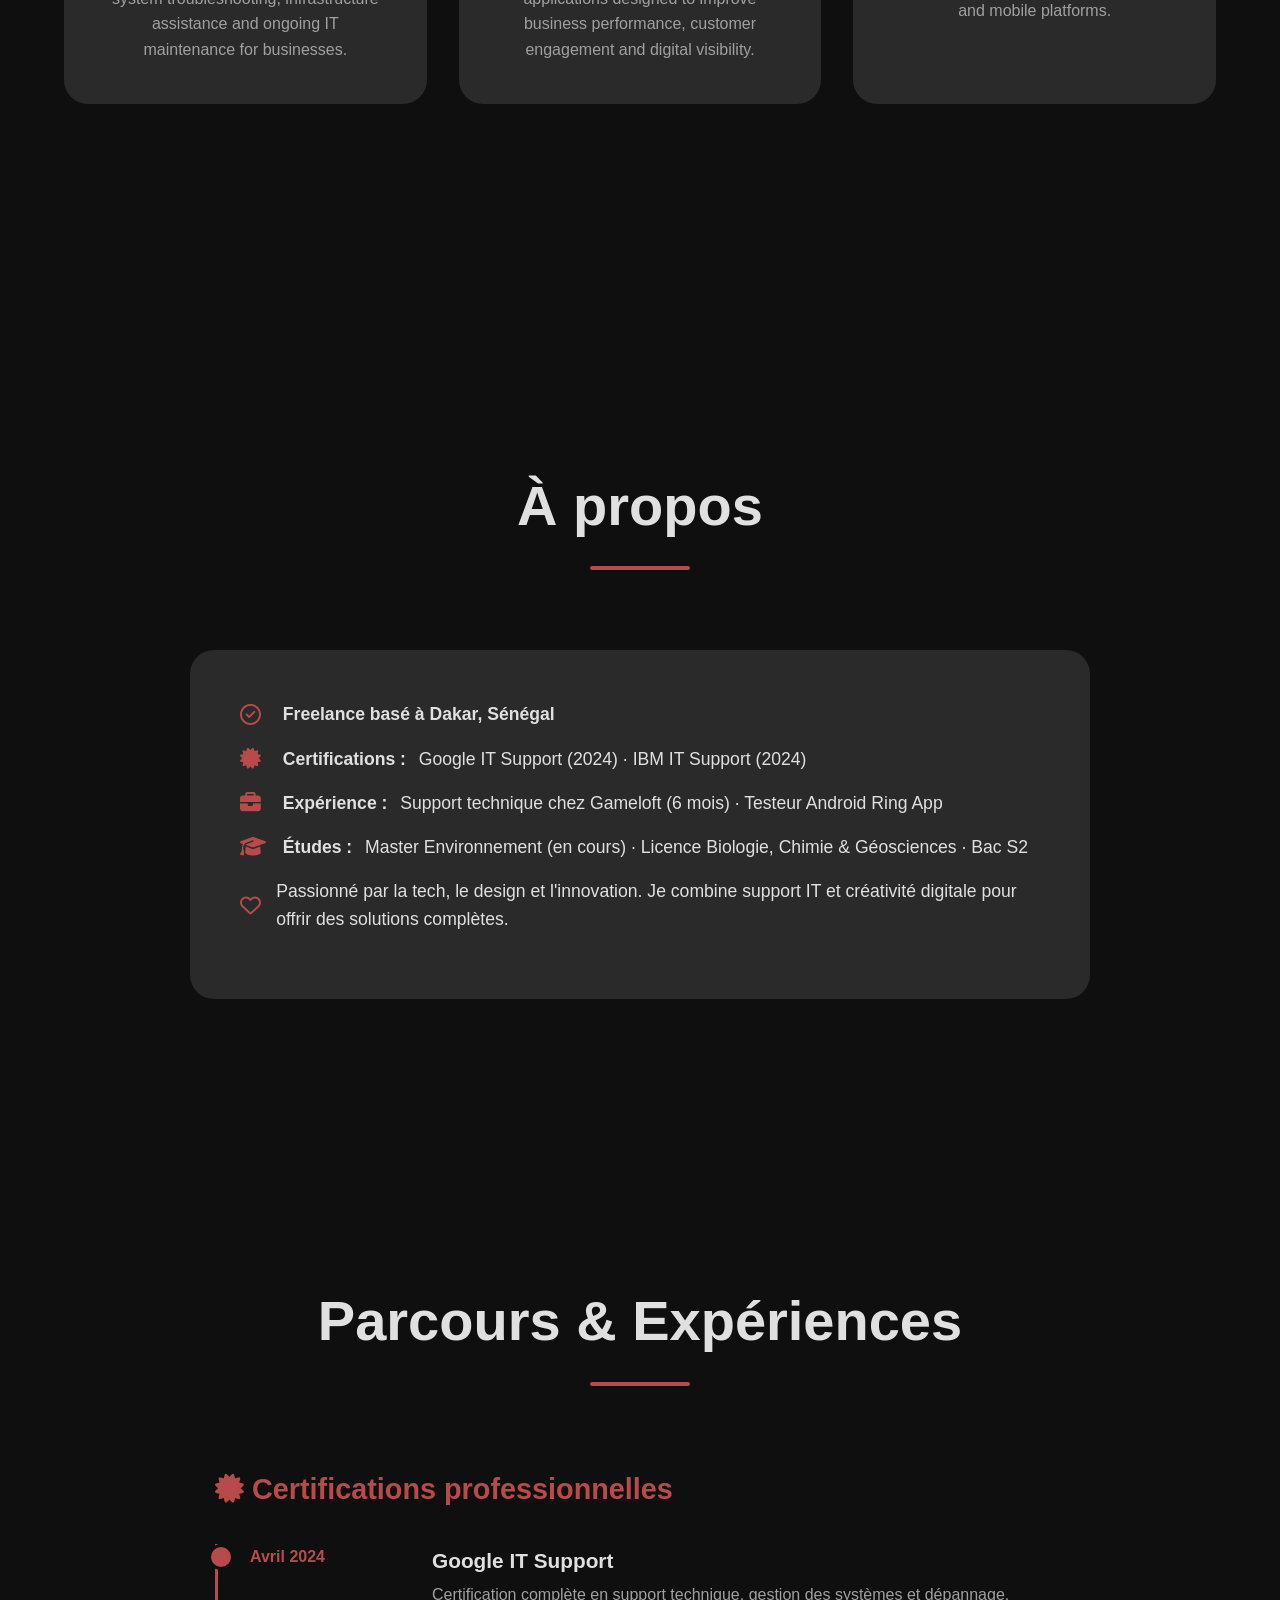
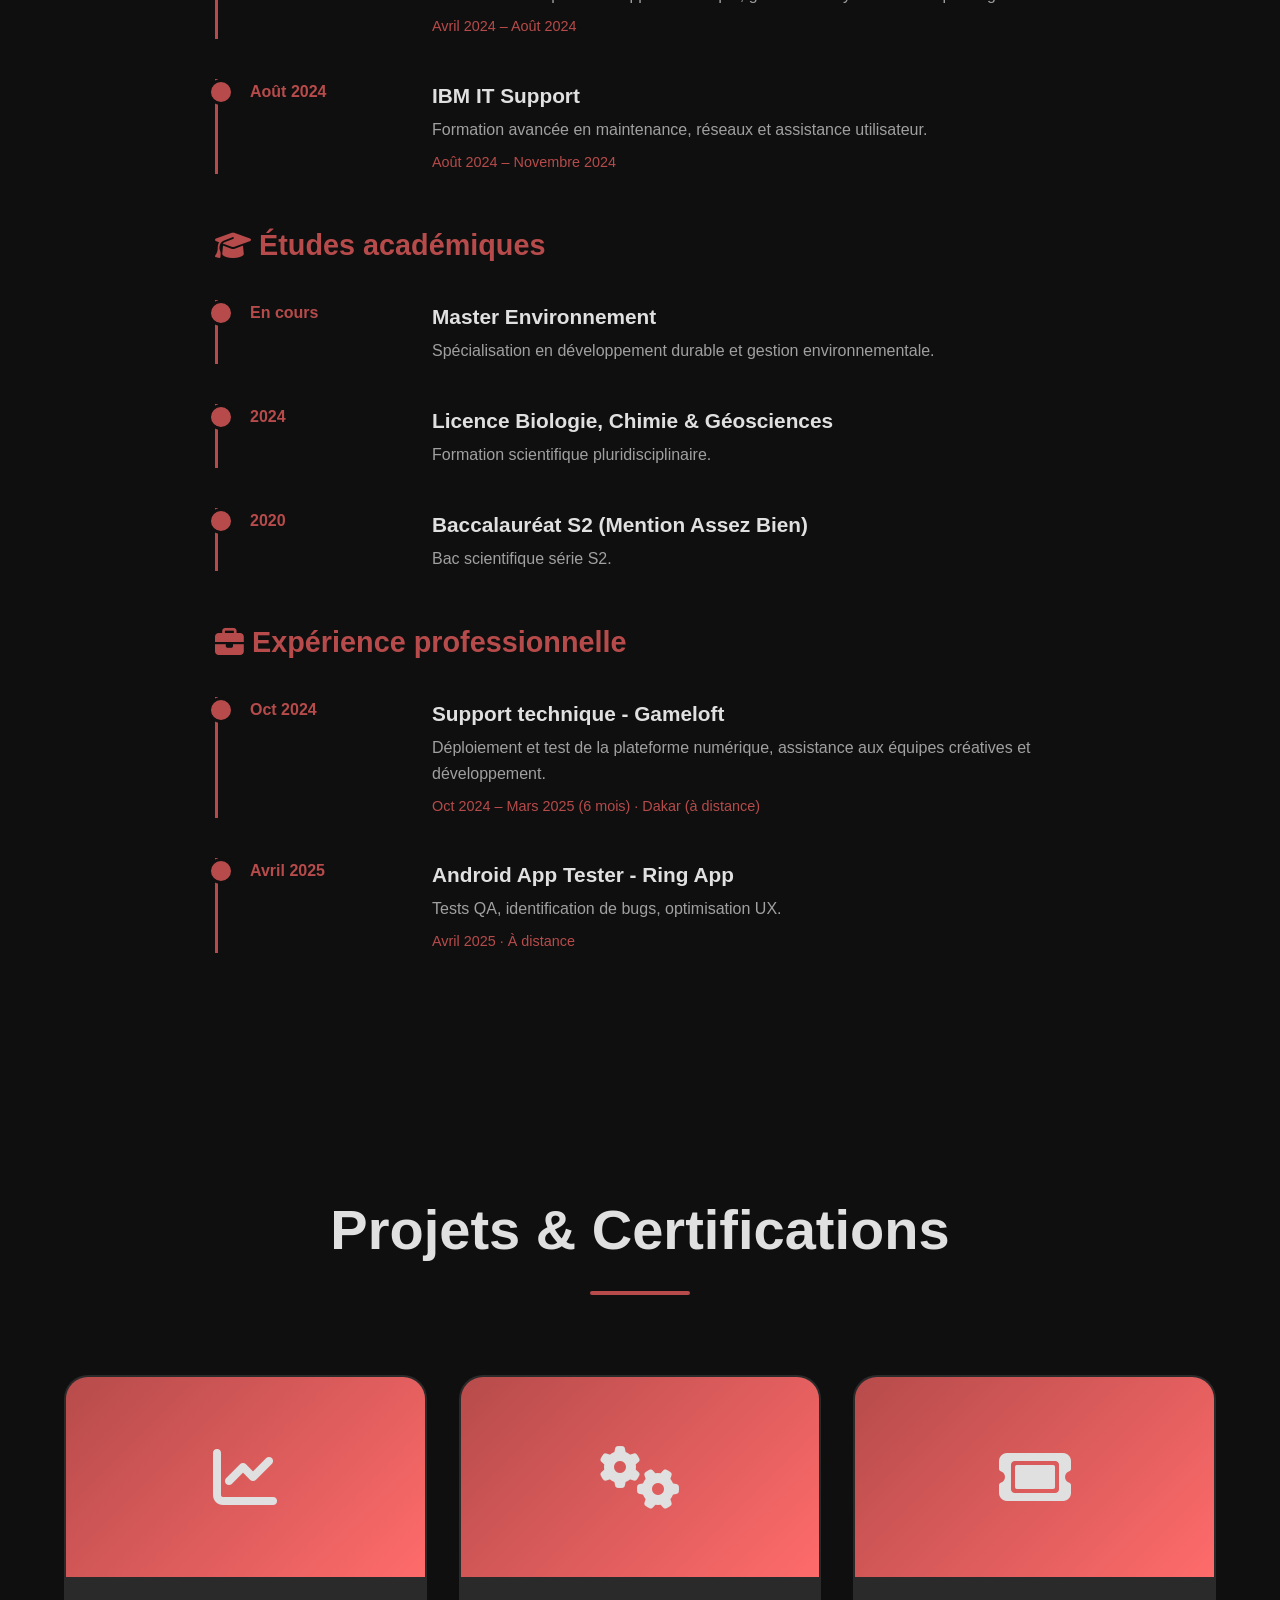
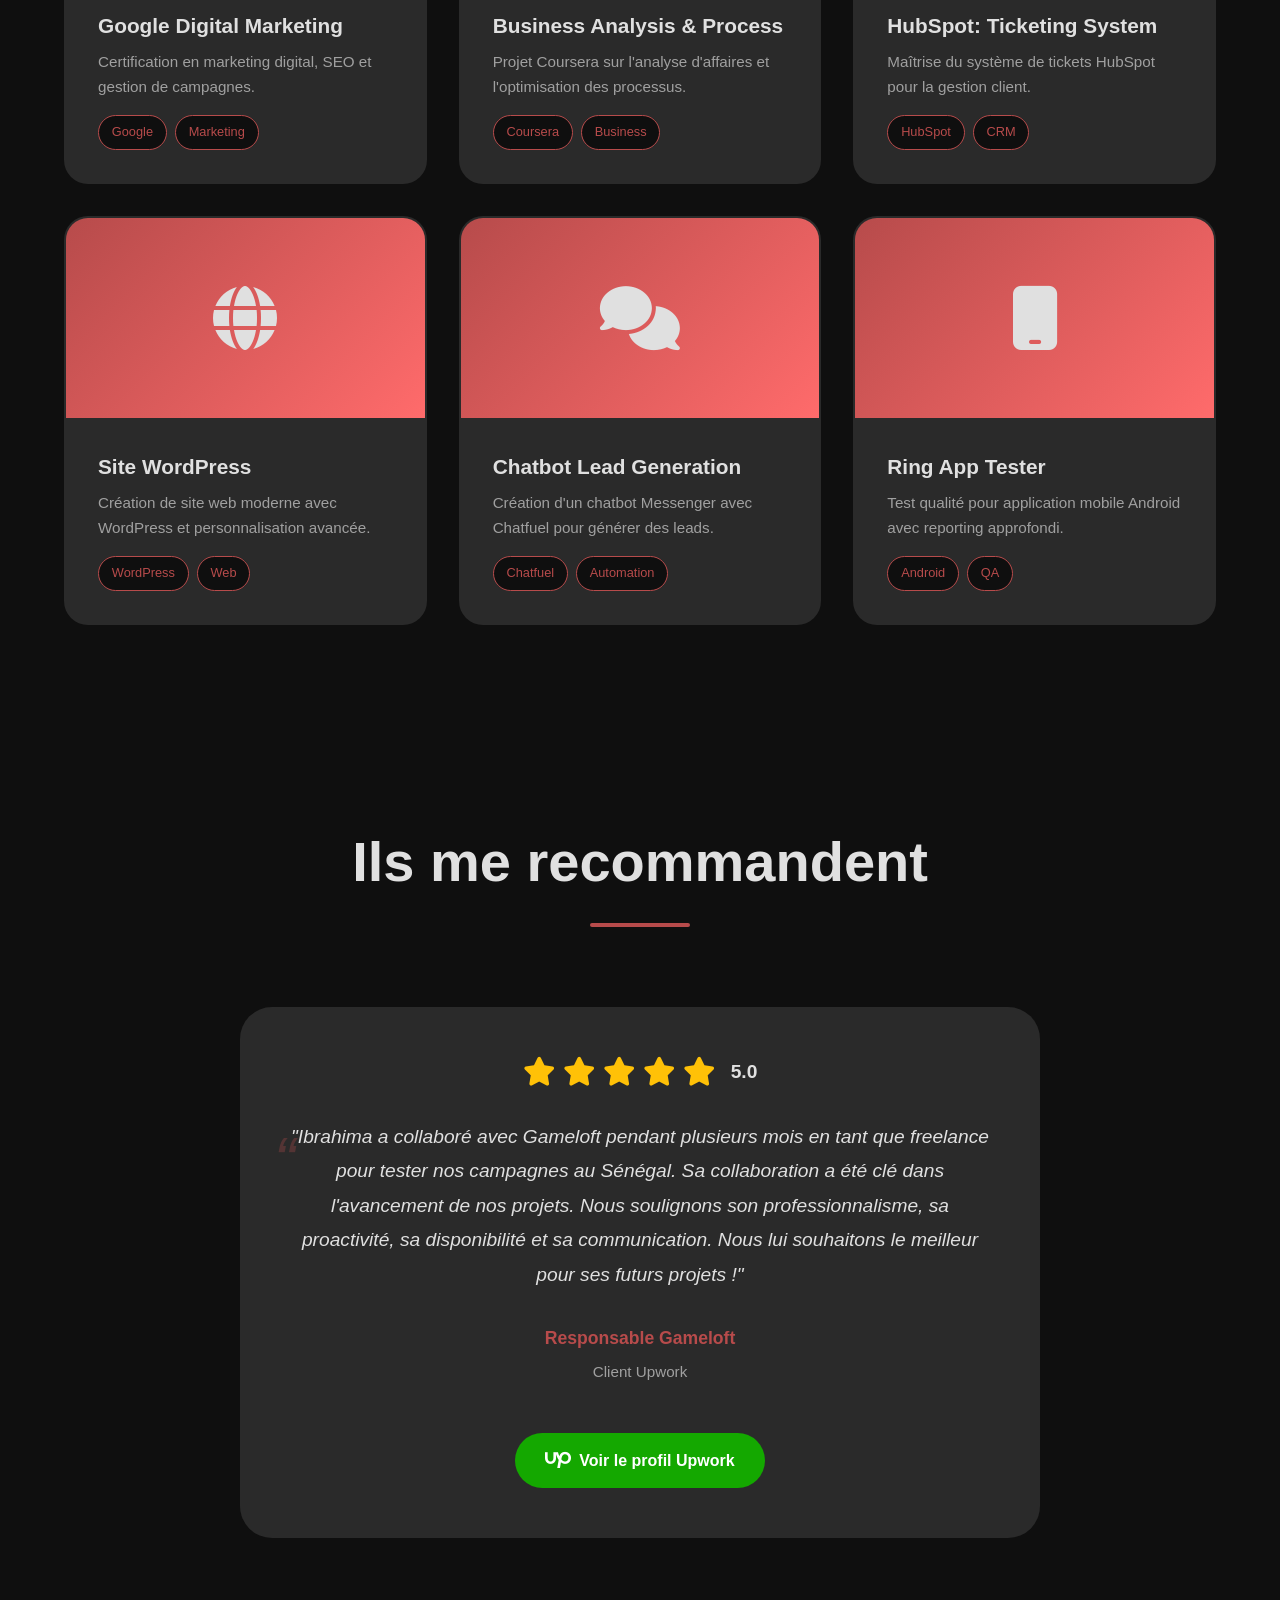
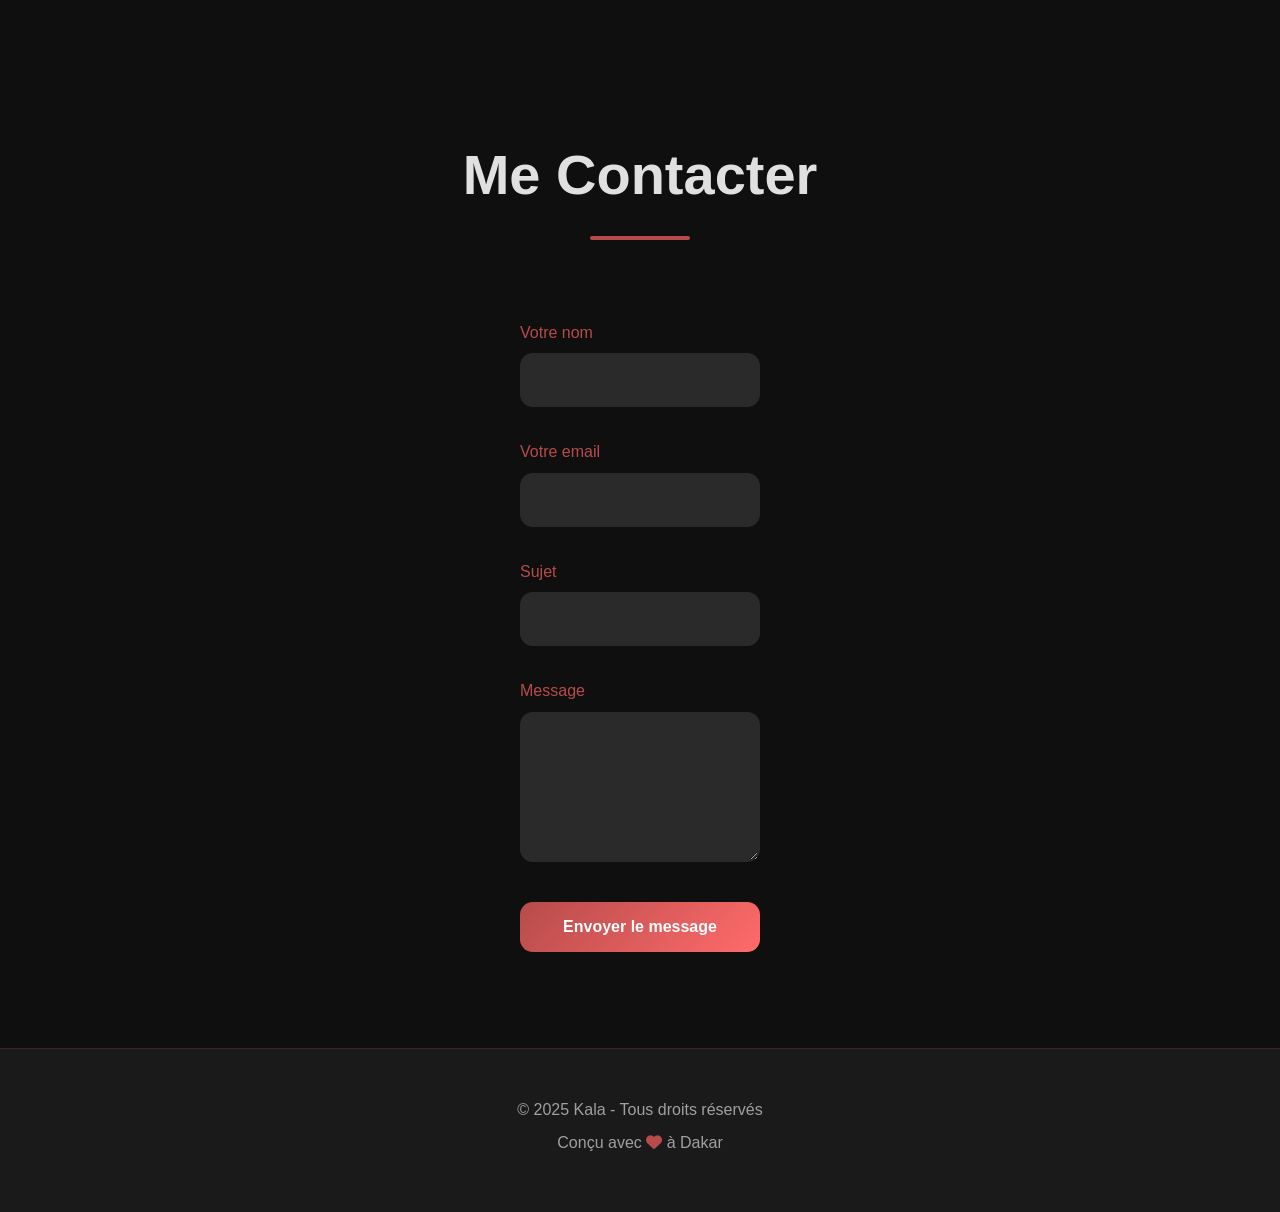
==== commit 68eb61cf: "couleur du bouton fr et en" ====
--- a/index.html
+++ b/index.html
@@ -36,7 +36,7 @@
       <a href="#projects" class="nav-link">Projets</a>
       <a href="#testimonials" class="nav-link">Témoignages</a>
       <a href="#contact" class="nav-link">Contact</a>
-      <a href="en.html" style="margin-left:20px;">EN</a>
+      <a href="en.html" class="lang-btn active-lang" style="margin-left:20px;">EN</a>
     </nav>
     <div class="menu-toggle" id="menu-toggle">
       <span></span>
--- a/style.css
+++ b/style.css
@@ -60,6 +60,48 @@
 @keyframes progressFill {
     from { width: 0; }
     to { width: var(--progress); }
+}
+
+
+/* Bouton langue */
+.lang-btn {
+  position: relative;
+  text-decoration: none;
+  
+  color: white;
+  font-weight: 600;
+  padding: 8px 16px;
+  border-radius: 30px;
+  transition: 0.3s ease;
+}
+
+/* Hover normal */
+.lang-btn:hover {
+  background: rgba(255,255,255,0.1);
+}
+
+/* Quand la langue est active */
+.active-lang {
+  background: linear-gradient(45deg, #a03c14, #f76134e7);
+  color: black;
+  box-shadow: 0 0 15px rgba(74, 222, 128, 0.6);
+  animation: glowPulse 2s infinite ease-in-out;
+}
+
+/* Animation glow */
+@keyframes glowPulse {
+  0% {
+    box-shadow: 0 0 10px rgba(74, 222, 128, 0.6);
+    transform: scale(1);
+  }
+  50% {
+    box-shadow: 0 0 25px rgba(34, 211, 238, 0.9);
+    transform: scale(1.08);
+  }
+  100% {
+    box-shadow: 0 0 10px rgba(74, 222, 128, 0.6);
+    transform: scale(1);
+  }
 }
 
 /* Classes d'animation */
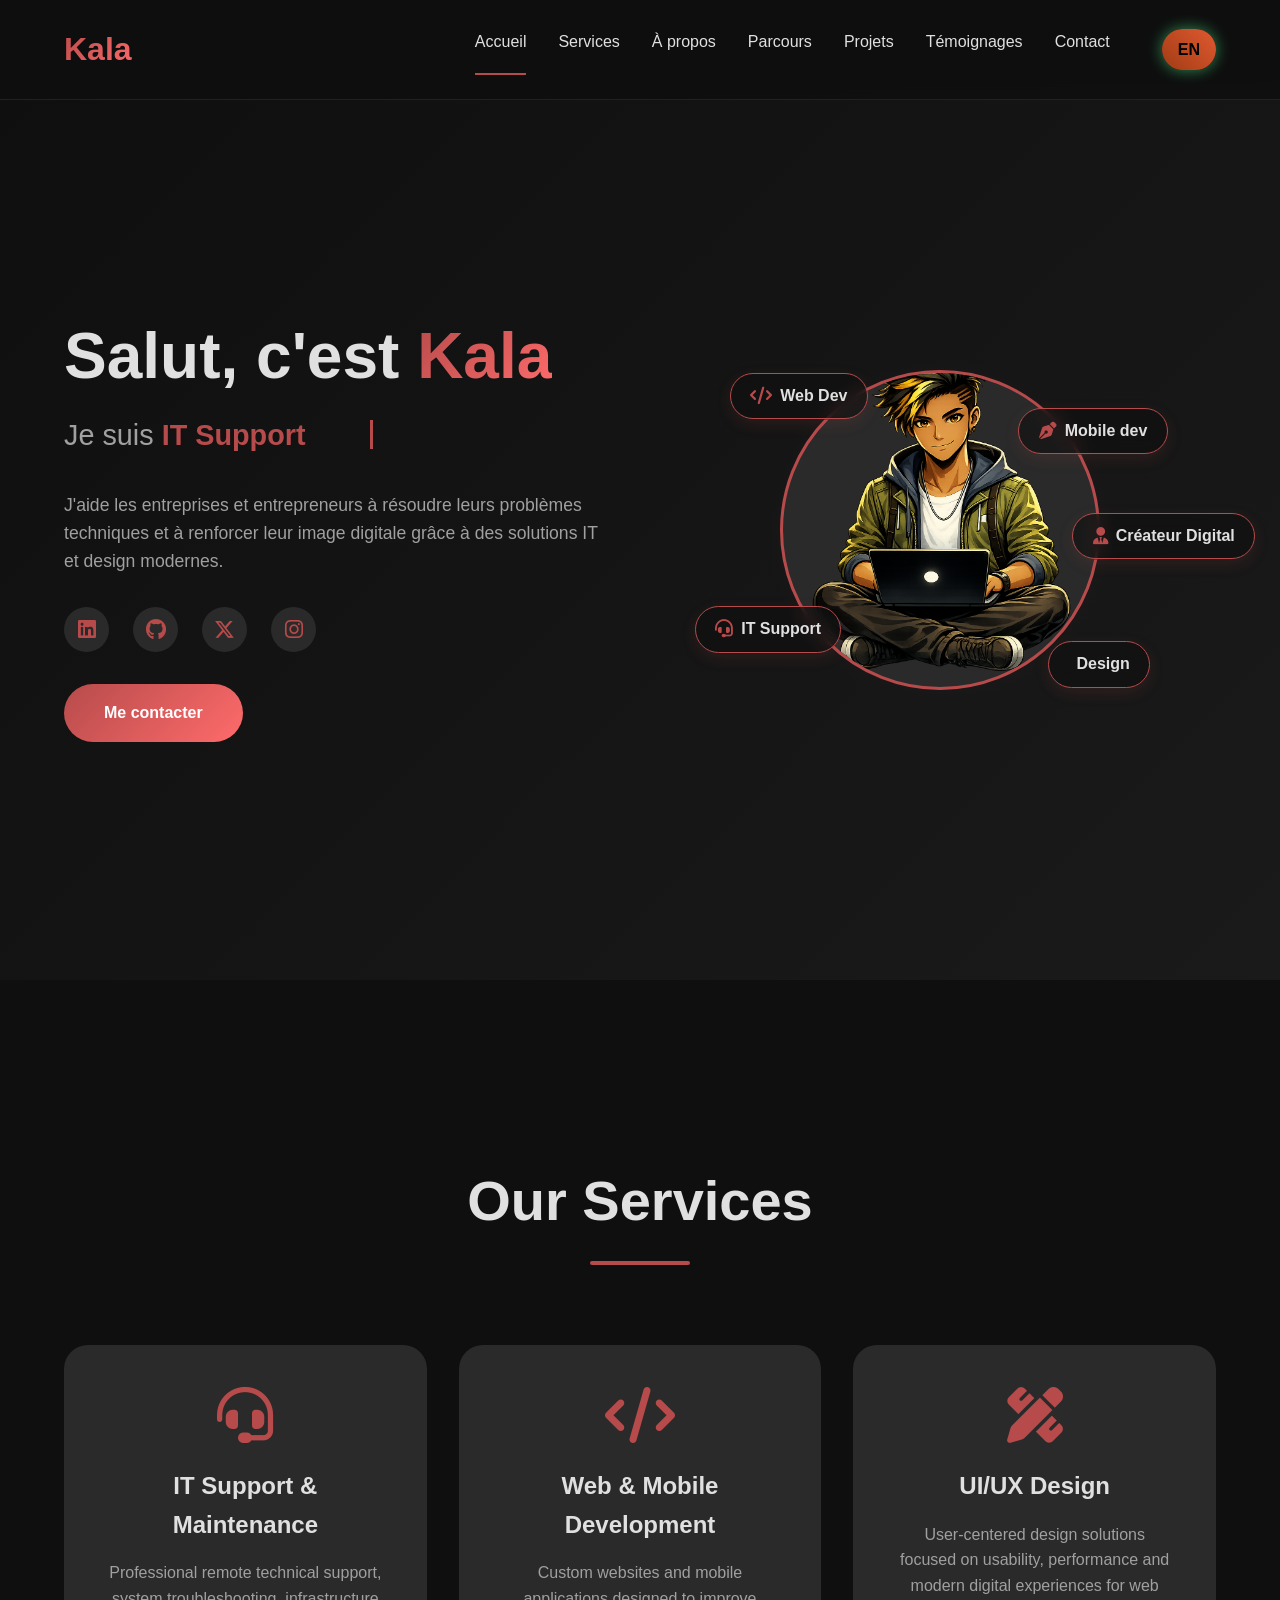
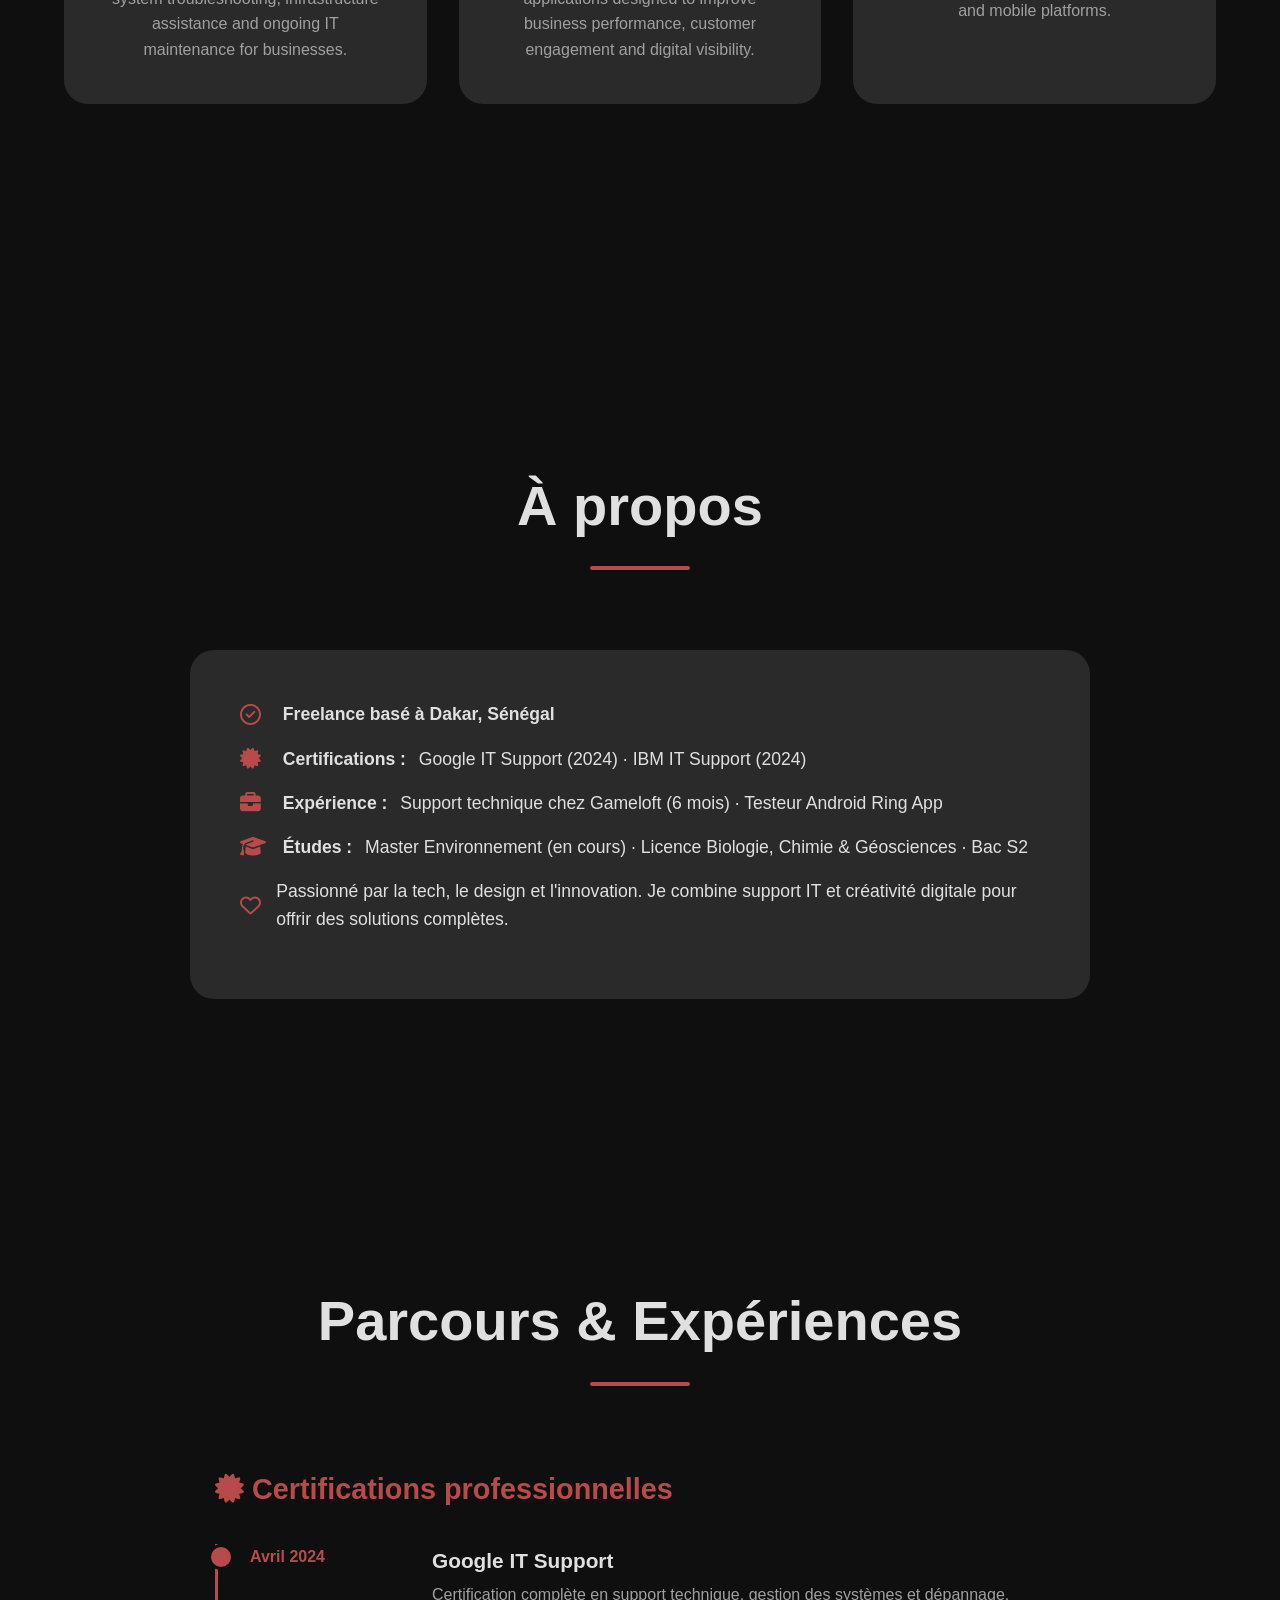
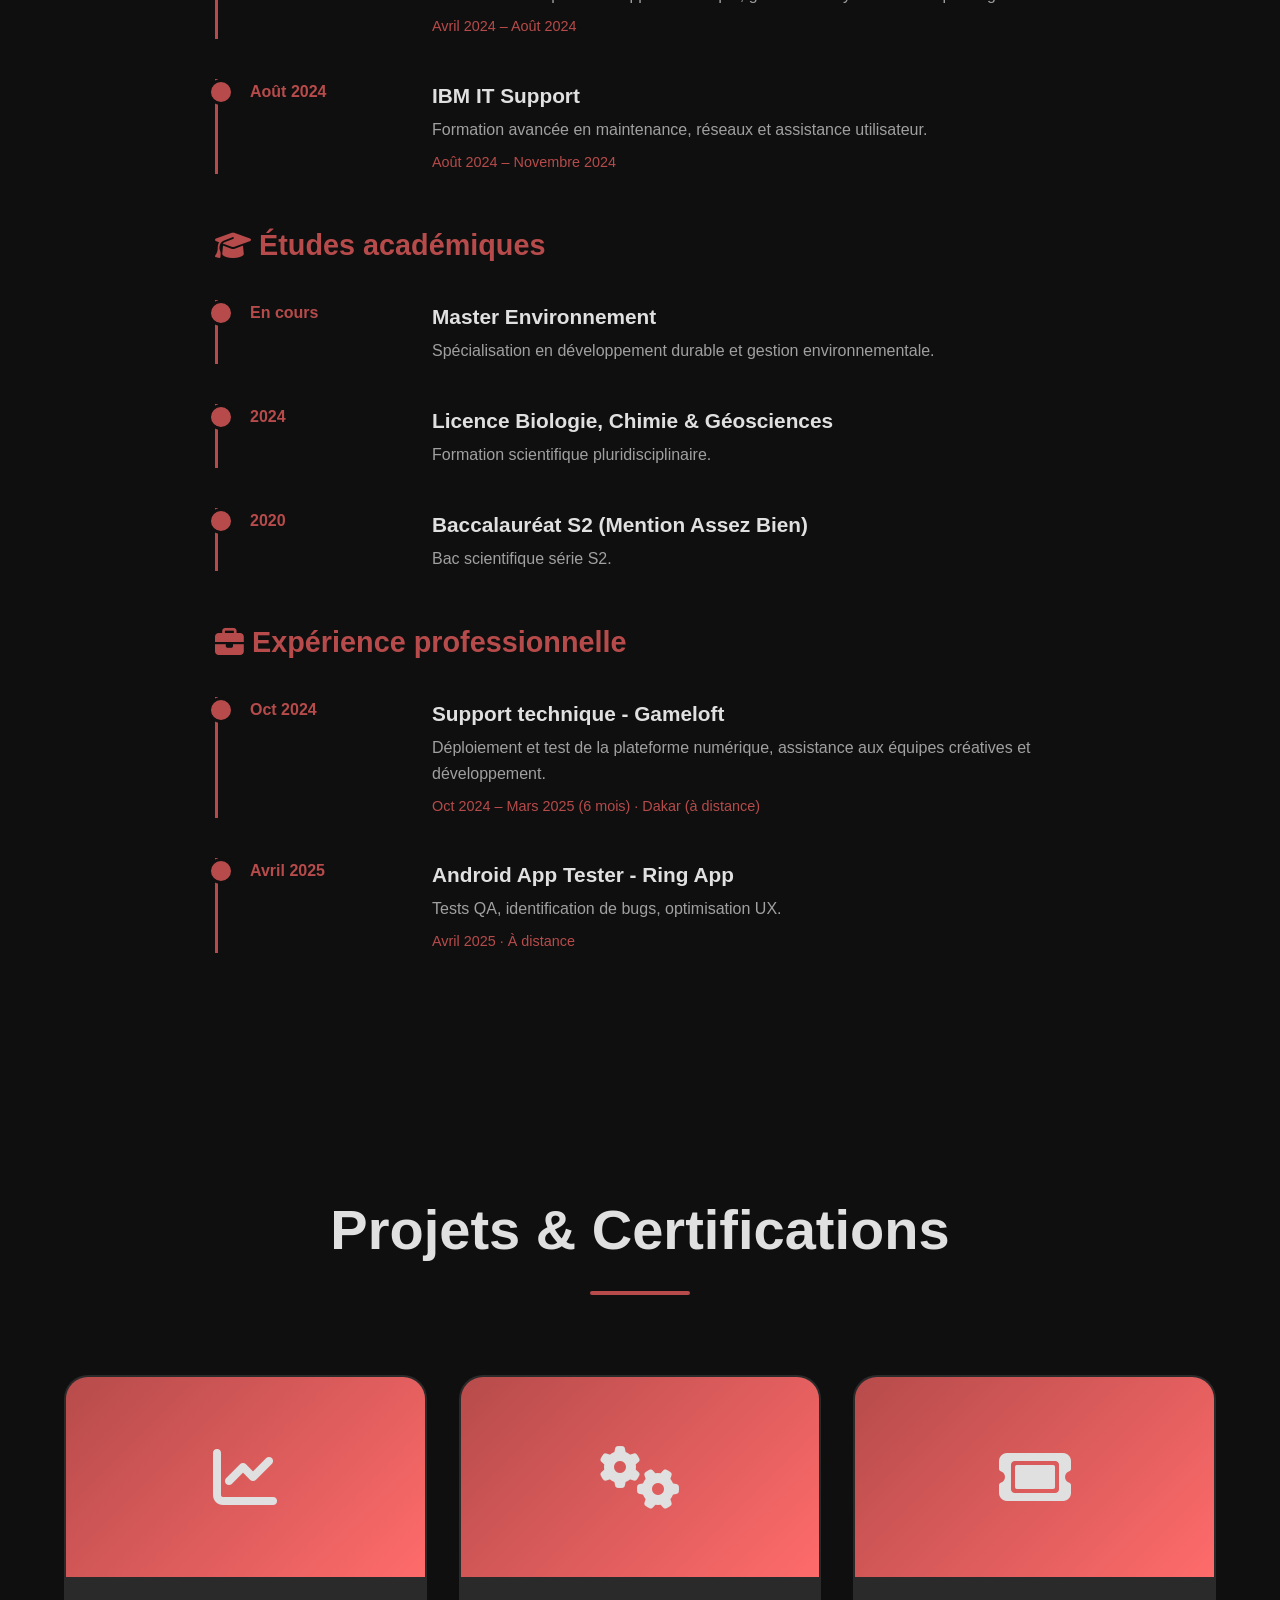
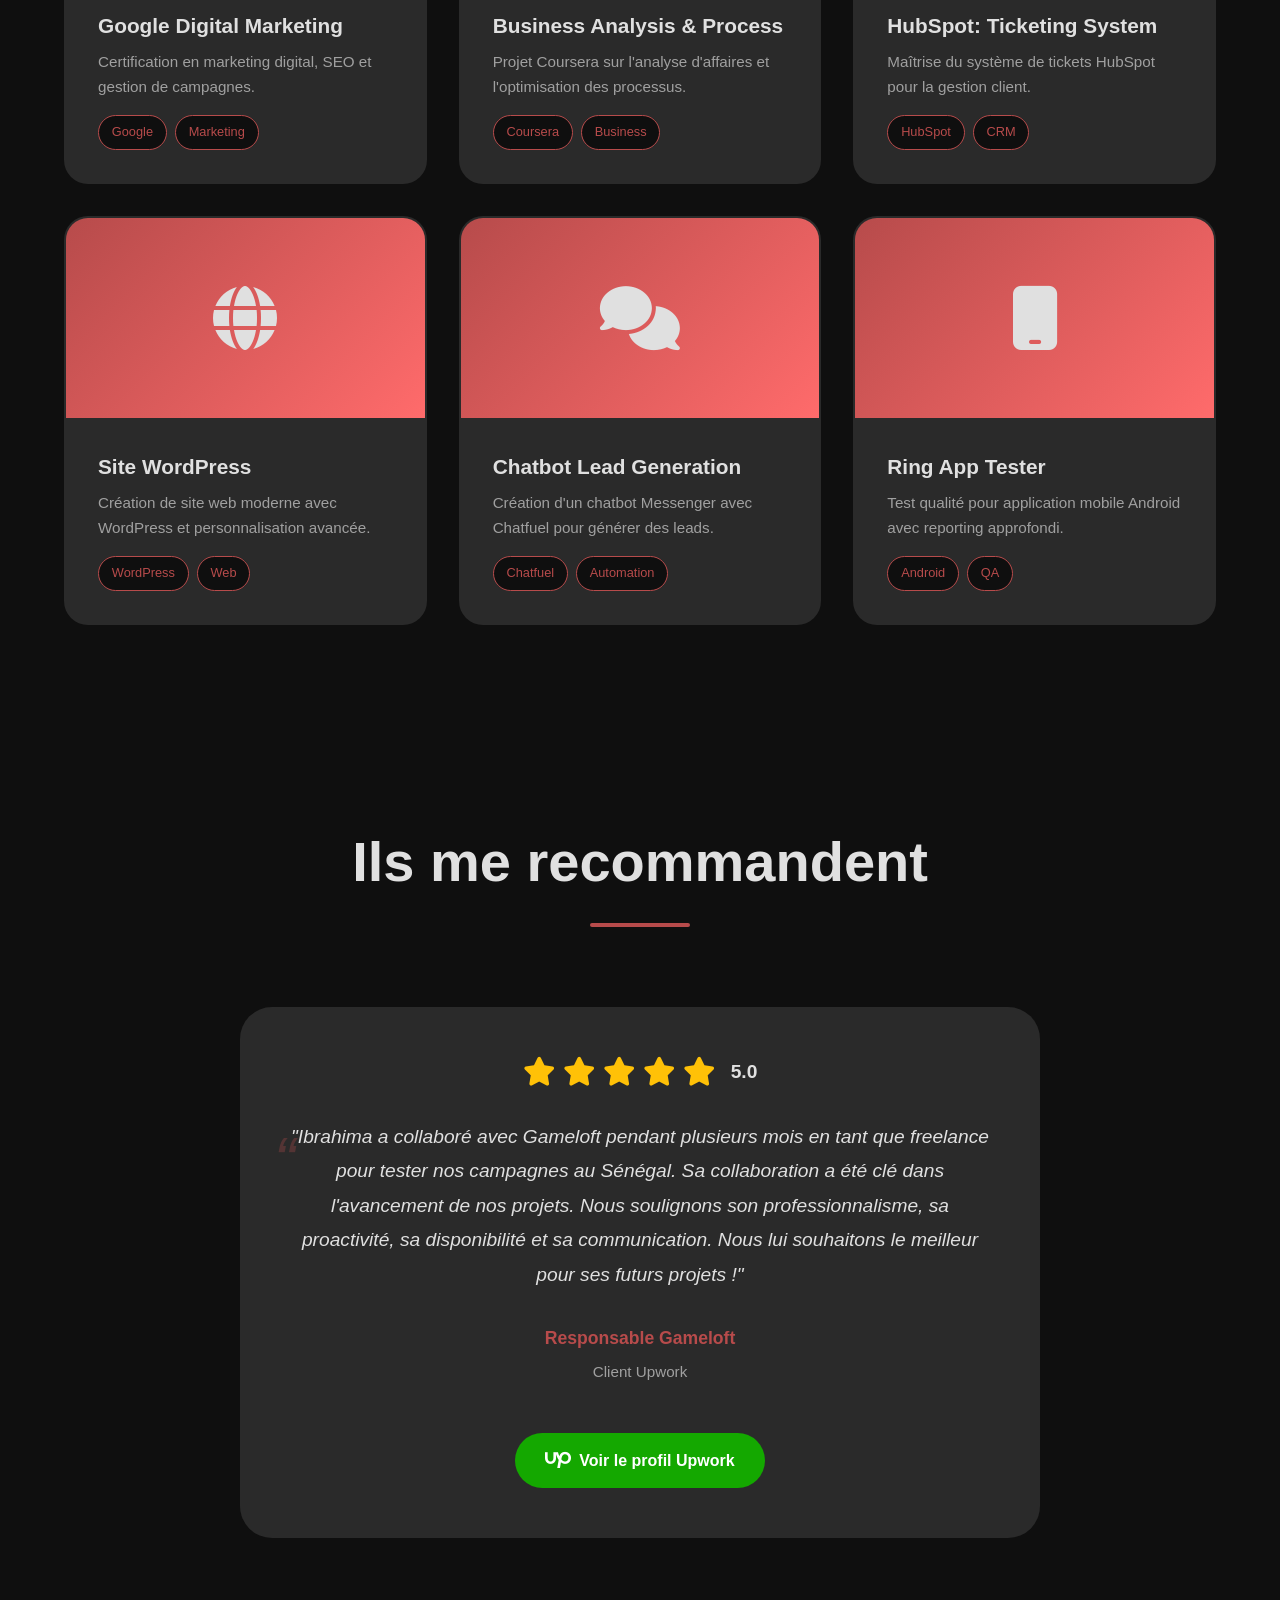
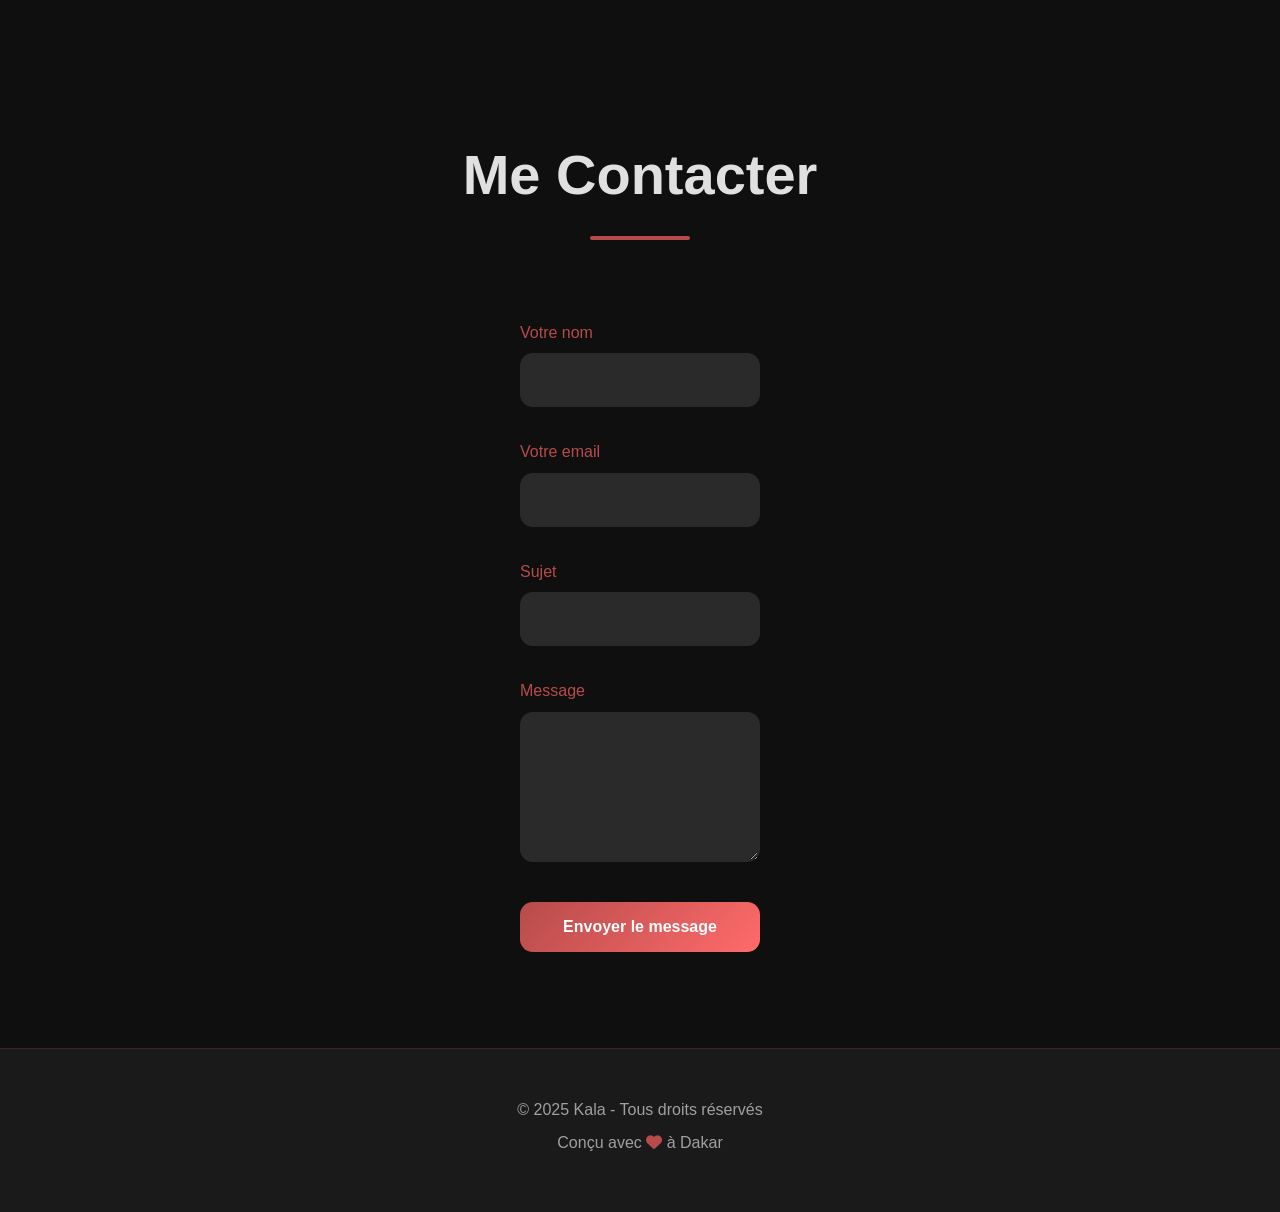
==== commit 64cc799b: "icons around the picture" ====
--- a/index.html
+++ b/index.html
@@ -1,28 +1,33 @@
 <!doctype html>
 <html lang="fr">
+
 <head>
   <meta charset="UTF-8">
   <meta name="viewport" content="width=device-width, initial-scale=1.0">
   <title>Kala - IT Support & Créateur Digital</title>
   <link rel="stylesheet" href="https://cdnjs.cloudflare.com/ajax/libs/font-awesome/6.5.2/css/all.min.css">
-  
-   <!-- SEO -->
-    <meta name="description" content="Kala - IT Support & Créateur Digital basé à Dakar. Support technique, design digital et solutions innovantes pour entreprises et particuliers.">
-    <meta name="keywords" content="IT Support Dakar, Freelance Sénégal, Design Canva, Infographie, Support technique, Création digitale">
-
-    <!-- Open Graph (réseaux sociaux) -->
-    <meta property="og:title" content="Kala - IT Support & Créateur Digital">
-    <meta property="og:description" content="Freelance basé à Dakar. Support technique et création digitale professionnelle.">
-    <meta property="og:image" content="https://bal-s-portfolio.vercel.app/ball.webp">
-    <meta property="og:type" content="website">
-  
-    <!-- Liens alternatifs pour SEO multilingue -->
+
+  <!-- SEO -->
+  <meta name="description"
+    content="Kala - IT Support & Créateur Digital basé à Dakar. Support technique, design digital et solutions innovantes pour entreprises et particuliers.">
+  <meta name="keywords"
+    content="IT Support Dakar, Freelance Sénégal, Design Canva, Infographie, Support technique, Création digitale">
+
+  <!-- Open Graph (réseaux sociaux) -->
+  <meta property="og:title" content="Kala - IT Support & Créateur Digital">
+  <meta property="og:description"
+    content="Freelance basé à Dakar. Support technique et création digitale professionnelle.">
+  <meta property="og:image" content="https://bal-s-portfolio.vercel.app/ball.webp">
+  <meta property="og:type" content="website">
+
+  <!-- Liens alternatifs pour SEO multilingue -->
   <link rel="alternate" hreflang="en" href="https://bal-s-portfolio.vercel.app/en.html">
   <link rel="alternate" hreflang="fr" href="https://bal-s-portfolio.vercel.app/">
 
   <!-- <link rel="icon" href="ball.webp" type="image/webp"> -->
   <link rel="stylesheet" href="style.css">
 </head>
+
 <body>
   <!-- Header -->
   <header>
@@ -54,22 +59,32 @@
         <span class="typing-word" id="typing-word"></span>
         <span class="typing-cursor"></span>
       </div>
-      <p>J'aide les entreprises et entrepreneurs à résoudre leurs problèmes techniques et à renforcer leur image digitale grâce à des solutions IT et design modernes.</p>
+      <p>J'aide les entreprises et entrepreneurs à résoudre leurs problèmes techniques et à renforcer leur image
+        digitale grâce à des solutions IT et design modernes.</p>
       <div class="social-icons">
         <!-- Liens sociaux mis à jour avec les URL personnelles -->
-        <a href="https://www.linkedin.com/in/ibrahima-bal-0a8111285" target="_blank" rel="noopener" title="LinkedIn"><i class="fa-brands fa-linkedin"></i></a>
-        <a href="https://github.com/ibrahimabal" target="_blank" rel="noopener" title="GitHub"><i class="fa-brands fa-github"></i></a>
-        <a href="https://x.com/BalIbrahim42631" target="_blank" rel="noopener" title="X (Twitter)"><i class="fa-brands fa-x-twitter"></i></a>
-        <a href="https://www.instagram.com/ibrahimabal5/" target="_blank" rel="noopener" title="Instagram"><i class="fa-brands fa-instagram"></i></a>
+        <a href="https://www.linkedin.com/in/ibrahima-bal-0a8111285" target="_blank" rel="noopener" title="LinkedIn"><i
+            class="fa-brands fa-linkedin"></i></a>
+        <a href="https://github.com/ibrahimabal" target="_blank" rel="noopener" title="GitHub"><i
+            class="fa-brands fa-github"></i></a>
+        <a href="https://x.com/BalIbrahim42631" target="_blank" rel="noopener" title="X (Twitter)"><i
+            class="fa-brands fa-x-twitter"></i></a>
+        <a href="https://www.instagram.com/ibrahimabal5/" target="_blank" rel="noopener" title="Instagram"><i
+            class="fa-brands fa-instagram"></i></a>
       </div>
       <a href="#contact" class="btn">Me contacter</a>
     </div>
     <div class="home-img">
       <div class="home-img-wrapper">
         <div class="home-img-inner">
-          
+
           <img src="ball2.png" alt="Kala - IT Support & Créateur Digital">
         </div>
+        <div class="floating-item web-dev"><i class="fa-solid fa-code"></i> Web Dev</div>
+        <div class="floating-item mobile-dev"><i class="fa-solid fa-pen-nib"></i> Mobile dev</div>
+        <div class="floating-item it-support"><i class="fa-solid fa-headset"></i> IT Support</div>
+        <div class="floating-item design"><i class="fa-vector-square"></i> Design</div>
+        <div class="floating-item createur-digital"><i class="fa-solid fa-user-tie"></i> Créateur Digital</div>
       </div>
     </div>
   </section>
@@ -82,19 +97,22 @@
       <div class="service-box">
         <i class="fa-solid fa-headset"></i>
         <h3>IT Support & Maintenance</h3>
-        <p>Professional remote technical support, system troubleshooting, infrastructure assistance and ongoing IT maintenance for businesses.</p>
+        <p>Professional remote technical support, system troubleshooting, infrastructure assistance and ongoing IT
+          maintenance for businesses.</p>
       </div>
 
       <div class="service-box">
         <i class="fa-solid fa-code"></i>
         <h3>Web & Mobile Development</h3>
-        <p>Custom websites and mobile applications designed to improve business performance, customer engagement and digital visibility.</p>
+        <p>Custom websites and mobile applications designed to improve business performance, customer engagement and
+          digital visibility.</p>
       </div>
 
       <div class="service-box">
         <i class="fa-solid fa-pen-ruler"></i>
         <h3>UI/UX Design</h3>
-        <p>User-centered design solutions focused on usability, performance and modern digital experiences for web and mobile platforms.</p>
+        <p>User-centered design solutions focused on usability, performance and modern digital experiences for web and
+          mobile platforms.</p>
       </div>
 
     </div>
@@ -105,10 +123,14 @@
     <h2 class="section-title">À propos</h2>
     <div class="about-card">
       <p><i class="fa-regular fa-circle-check"></i> <strong>Freelance basé à Dakar, Sénégal</strong></p>
-      <p><i class="fa-solid fa-certificate"></i> <strong>Certifications :</strong> Google IT Support (2024) · IBM IT Support (2024)</p>
-      <p><i class="fa-solid fa-briefcase"></i> <strong>Expérience :</strong> Support technique chez Gameloft (6 mois) · Testeur Android Ring App</p>
-      <p><i class="fa-solid fa-graduation-cap"></i> <strong>Études :</strong> Master Environnement (en cours) · Licence Biologie, Chimie & Géosciences · Bac S2</p>
-      <p><i class="fa-regular fa-heart"></i> Passionné par la tech, le design et l'innovation. Je combine support IT et créativité digitale pour offrir des solutions complètes.</p>
+      <p><i class="fa-solid fa-certificate"></i> <strong>Certifications :</strong> Google IT Support (2024) · IBM IT
+        Support (2024)</p>
+      <p><i class="fa-solid fa-briefcase"></i> <strong>Expérience :</strong> Support technique chez Gameloft (6 mois) ·
+        Testeur Android Ring App</p>
+      <p><i class="fa-solid fa-graduation-cap"></i> <strong>Études :</strong> Master Environnement (en cours) · Licence
+        Biologie, Chimie & Géosciences · Bac S2</p>
+      <p><i class="fa-regular fa-heart"></i> Passionné par la tech, le design et l'innovation. Je combine support IT et
+        créativité digitale pour offrir des solutions complètes.</p>
     </div>
   </section>
 
@@ -285,15 +307,19 @@
     <h2 class="section-title">Ils me recommandent</h2>
     <div class="testimonial-card">
       <div class="rating">
-        <i class="fa-solid fa-star"></i><i class="fa-solid fa-star"></i><i class="fa-solid fa-star"></i><i class="fa-solid fa-star"></i><i class="fa-solid fa-star"></i>
+        <i class="fa-solid fa-star"></i><i class="fa-solid fa-star"></i><i class="fa-solid fa-star"></i><i
+          class="fa-solid fa-star"></i><i class="fa-solid fa-star"></i>
         <span>5.0</span>
       </div>
       <div class="testimonial-text">
-        "Ibrahima a collaboré avec Gameloft pendant plusieurs mois en tant que freelance pour tester nos campagnes au Sénégal. Sa collaboration a été clé dans l'avancement de nos projets. Nous soulignons son professionnalisme, sa proactivité, sa disponibilité et sa communication. Nous lui souhaitons le meilleur pour ses futurs projets !"
+        "Ibrahima a collaboré avec Gameloft pendant plusieurs mois en tant que freelance pour tester nos campagnes au
+        Sénégal. Sa collaboration a été clé dans l'avancement de nos projets. Nous soulignons son professionnalisme, sa
+        proactivité, sa disponibilité et sa communication. Nous lui souhaitons le meilleur pour ses futurs projets !"
       </div>
       <div class="testimonial-author">Responsable Gameloft</div>
       <div class="testimonial-role">Client Upwork</div>
-      <a href="https://www.upwork.com/freelancers/~01549369689af8c46e?promobnr=1" target="_blank" rel="noopener" class="upwork-link">
+      <a href="https://www.upwork.com/freelancers/~01549369689af8c46e?promobnr=1" target="_blank" rel="noopener"
+        class="upwork-link">
         <i class="fa-brands fa-upwork"></i> Voir le profil Upwork
       </a>
     </div>
@@ -424,7 +450,7 @@
     });
 
     // Formulaire de contact
-    document.getElementById('contact-form').addEventListener('submit', function(e) {
+    document.getElementById('contact-form').addEventListener('submit', function (e) {
       e.preventDefault();
       const name = document.getElementById('name').value.trim();
       const email = document.getElementById('email').value.trim();
@@ -449,7 +475,7 @@
 
     // Empêcher le comportement par défaut des ancres internes (déjà géré)
     document.querySelectorAll('a[href^="#"]').forEach(anchor => {
-      anchor.addEventListener('click', function(e) {
+      anchor.addEventListener('click', function (e) {
         const href = this.getAttribute('href');
         if (href !== '#' && document.querySelector(href)) {
           e.preventDefault();
@@ -458,4 +484,5 @@
     });
   </script>
 </body>
+
 </html>
--- a/style.css
+++ b/style.css
@@ -33,75 +33,118 @@
 
 /* Animations */
 @keyframes fadeInUp {
-    from { opacity: 0; transform: translateY(30px); }
-    to { opacity: 1; transform: translateY(0); }
+    from {
+        opacity: 0;
+        transform: translateY(30px);
+    }
+
+    to {
+        opacity: 1;
+        transform: translateY(0);
+    }
 }
 
 @keyframes fadeInLeft {
-    from { opacity: 0; transform: translateX(-30px); }
-    to { opacity: 1; transform: translateX(0); }
+    from {
+        opacity: 0;
+        transform: translateX(-30px);
+    }
+
+    to {
+        opacity: 1;
+        transform: translateX(0);
+    }
 }
 
 @keyframes fadeInRight {
-    from { opacity: 0; transform: translateX(30px); }
-    to { opacity: 1; transform: translateX(0); }
+    from {
+        opacity: 0;
+        transform: translateX(30px);
+    }
+
+    to {
+        opacity: 1;
+        transform: translateX(0);
+    }
 }
 
 @keyframes glow {
-    0%, 100% { box-shadow: 0 0 20px rgba(183, 75, 75, 0.3); }
-    50% { box-shadow: 0 0 40px rgba(183, 75, 75, 0.6); }
+
+    0%,
+    100% {
+        box-shadow: 0 0 20px rgba(183, 75, 75, 0.3);
+    }
+
+    50% {
+        box-shadow: 0 0 40px rgba(183, 75, 75, 0.6);
+    }
 }
 
 @keyframes blink {
-    0%, 50% { opacity: 1; }
-    51%, 100% { opacity: 0; }
+
+    0%,
+    50% {
+        opacity: 1;
+    }
+
+    51%,
+    100% {
+        opacity: 0;
+    }
 }
 
 @keyframes progressFill {
-    from { width: 0; }
-    to { width: var(--progress); }
+    from {
+        width: 0;
+    }
+
+    to {
+        width: var(--progress);
+    }
 }
 
 
 /* Bouton langue */
 .lang-btn {
-  position: relative;
-  text-decoration: none;
-  
-  color: white;
-  font-weight: 600;
-  padding: 8px 16px;
-  border-radius: 30px;
-  transition: 0.3s ease;
+    position: relative;
+    text-decoration: none;
+
+    color: white;
+    font-weight: 600;
+    padding: 8px 16px;
+    border-radius: 30px;
+    transition: 0.3s ease;
 }
 
 /* Hover normal */
 .lang-btn:hover {
-  background: rgba(255,255,255,0.1);
+    background: rgba(255, 255, 255, 0.1);
 }
 
 /* Quand la langue est active */
 .active-lang {
-  background: linear-gradient(45deg, #a03c14, #f76134e7);
-  color: black;
-  box-shadow: 0 0 15px rgba(74, 222, 128, 0.6);
-  animation: glowPulse 2s infinite ease-in-out;
+    background: linear-gradient(45deg, #a03c14, #f76134e7);
+    color: black;
+    box-shadow: 0 0 15px rgba(74, 222, 128, 0.6);
+    animation: glowPulse 2s infinite ease-in-out;
 }
 
 /* Animation glow */
 @keyframes glowPulse {
-  0% {
-    box-shadow: 0 0 10px rgba(74, 222, 128, 0.6);
-    transform: scale(1);
-  }
-  50% {
-    box-shadow: 0 0 25px rgba(34, 211, 238, 0.9);
-    transform: scale(1.08);
-  }
-  100% {
-    box-shadow: 0 0 10px rgba(74, 222, 128, 0.6);
-    transform: scale(1);
-  }
+    0% {
+        box-shadow: 0 0 10px rgba(74, 222, 128, 0.6);
+        transform: scale(1);
+    }
+
+    50% {
+        box-shadow: 0 0 25px rgba(34, 211, 238, 0.9);
+        transform: scale(1.08);
+    }
+
+    100% {
+        box-shadow: 0 0 10px rgba(74, 222, 128, 0.6);
+        transform: scale(1);
+    }
 }
 
 /* Classes d'animation */
@@ -120,9 +163,17 @@
     animation: fadeInRight 0.8s ease forwards;
 }
 
-.delay-1 { animation-delay: 0.2s; }
-.delay-2 { animation-delay: 0.4s; }
-.delay-3 { animation-delay: 0.6s; }
+.delay-1 {
+    animation-delay: 0.2s;
+}
+
+.delay-2 {
+    animation-delay: 0.4s;
+}
+
+.delay-3 {
+    animation-delay: 0.6s;
+}
 
 /* Header */
 header {
@@ -322,6 +373,7 @@
     align-items: center;
     justify-content: center;
     animation: glow 3s ease-in-out infinite;
+    position: relative;
 }
 
 .home-img-inner {
@@ -342,6 +394,86 @@
     object-fit: cover;
     border-radius: 50%;
 }
+
+/* Floating items around image */
+.floating-item {
+    position: absolute;
+    background: rgba(15, 15, 15, 0.6);
+    backdrop-filter: blur(8px);
+    border: 1px solid var(--primary);
+    padding: 0.6rem 1.2rem;
+    border-radius: 30px;
+    font-weight: 600;
+    color: var(--text);
+    box-shadow: 0 5px 15px rgba(183, 75, 75, 0.15);
+    animation: float 4s ease-in-out infinite;
+    z-index: 10;
+    white-space: nowrap;
+    display: flex;
+    align-items: center;
+    gap: 8px;
+    transition: all 0.3s ease;
+}
+
+.floating-item:hover {
+    transform: scale(1.05) translateY(-5px);
+    background: rgba(183, 75, 75, 0.2);
+    box-shadow: 0 10px 25px rgba(183, 75, 75, 0.4);
+}
+
+.floating-item i {
+    color: var(--primary);
+    font-size: 1.1rem;
+}
+
+@keyframes float {
+
+    0%,
+    100% {
+        transform: translateY(0);
+    }
+
+    50% {
+        transform: translateY(-10px);
+    }
+}
+
+.floating-item.web-dev {
+    top: 5%;
+    left: -10%;
+    animation-delay: 0s;
+}
+
+.floating-item.mobile-dev {
+    top: 15%;
+    right: -15%;
+    animation-delay: 1s;
+}
+
+.floating-item.createur-digital {
+    top: 45%;
+    right: -40%;
+    animation-delay: 1s;
+}
+
+.floating-item.it-support {
+    bottom: 15%;
+    left: -20%;
+    animation-delay: 2s;
+}
+
+.floating-item.design {
+    bottom: 5%;
+    right: -10%;
+    /* background: linear-gradient(135deg, var(--primary), var(--accent)); */
+    /* color: white;
+    border: none; */
+    animation-delay: 3s;
+}
+
+/* .floating-item.design i {
+    color: white;
+} */
 
 /* Sections communes */
 .section {
@@ -389,9 +521,17 @@
     animation: fadeInUp 0.8s ease forwards;
 }
 
-.service-box:nth-child(1) { animation-delay: 0.2s; }
-.service-box:nth-child(2) { animation-delay: 0.4s; }
-.service-box:nth-child(3) { animation-delay: 0.6s; }
+.service-box:nth-child(1) {
+    animation-delay: 0.2s;
+}
+
+.service-box:nth-child(2) {
+    animation-delay: 0.4s;
+}
+
+.service-box:nth-child(3) {
+    animation-delay: 0.6s;
+}
 
 .service-box:hover {
     transform: translateY(-10px);
@@ -463,9 +603,17 @@
     animation: fadeInUp 0.8s ease forwards;
 }
 
-.skill-category:nth-child(1) { animation-delay: 0.2s; }
-.skill-category:nth-child(2) { animation-delay: 0.4s; }
-.skill-category:nth-child(3) { animation-delay: 0.6s; }
+.skill-category:nth-child(1) {
+    animation-delay: 0.2s;
+}
+
+.skill-category:nth-child(2) {
+    animation-delay: 0.4s;
+}
+
+.skill-category:nth-child(3) {
+    animation-delay: 0.6s;
+}
 
 .skill-category h3 {
     font-size: 1.5rem;
@@ -581,12 +729,29 @@
     animation: fadeInUp 0.8s ease forwards;
 }
 
-.project-card:nth-child(1) { animation-delay: 0.1s; }
-.project-card:nth-child(2) { animation-delay: 0.2s; }
-.project-card:nth-child(3) { animation-delay: 0.3s; }
-.project-card:nth-child(4) { animation-delay: 0.4s; }
-.project-card:nth-child(5) { animation-delay: 0.5s; }
-.project-card:nth-child(6) { animation-delay: 0.6s; }
+.project-card:nth-child(1) {
+    animation-delay: 0.1s;
+}
+
+.project-card:nth-child(2) {
+    animation-delay: 0.2s;
+}
+
+.project-card:nth-child(3) {
+    animation-delay: 0.3s;
+}
+
+.project-card:nth-child(4) {
+    animation-delay: 0.4s;
+}
+
+.project-card:nth-child(5) {
+    animation-delay: 0.5s;
+}
+
+.project-card:nth-child(6) {
+    animation-delay: 0.6s;
+}
 
 .project-card:hover {
     transform: translateY(-10px);
@@ -854,68 +1019,109 @@
 /* Responsive */
 @media (max-width: 768px) {
     header {
-    padding: 1rem 5%;
+        padding: 1rem 5%;
     }
 
     nav {
-    display: none;
-    position: absolute;
-    top: 80px;
-    right: 5%;
-    flex-direction: column;
-    background: rgba(15, 15, 15, 0.95);
-    padding: 1rem;
-    border-radius: 0.8rem;
-    min-width: 200px;
+        display: none;
+        position: absolute;
+        top: 80px;
+        right: 5%;
+        flex-direction: column;
+        background: rgba(15, 15, 15, 0.95);
+        padding: 1rem;
+        border-radius: 0.8rem;
+        min-width: 200px;
     }
 
     nav.active {
-    display: flex;
+        display: flex;
     }
 
     .menu-toggle {
-    display: flex;
+        display: flex;
     }
 
     .home {
-    grid-template-columns: 1fr;
-    margin-top: 100px;
+        grid-template-columns: 1fr;
+        margin-top: 100px;
     }
 
     .home-content h1 {
-    font-size: 2.5rem;
+        font-size: 2.5rem;
     }
 
     .typing-container {
-    font-size: 1.3rem;
-    height: 2.5rem;
+        font-size: 1.3rem;
+        height: 2.5rem;
+    }
+
+    .home-img-wrapper {
+        width: 300px;
+        height: 300px;
+    }
+
+    .home-img-inner {
+        width: 270px;
+        height: 270px;
+    }
+
+    .home-img-inner img {
+        width: 50%;
+        height: 50%;
+        object-fit: cover;
+    }
+
+    .floating-item {
+        font-size: 0.8rem;
+        padding: 0.4rem 0.8rem;
+    }
+
+    .floating-item.web-dev {
+        left: -5%;
+        top: 0%;
+    }
+
+    .floating-item.design {
+        right: -5%;
+        top: 10%;
+    }
+
+    .floating-item.it-support {
+        left: -5%;
+        bottom: 10%;
+    }
+
+    .floating-item.available {
+        right: -5%;
+        bottom: 0%;
     }
 
     .section-title {
-    font-size: 2.5rem;
+        font-size: 2.5rem;
     }
 
     .timeline-item {
-    grid-template-columns: 100px 1fr;
-    gap: 1rem;
-    padding-left: 1.5rem;
+        grid-template-columns: 100px 1fr;
+        gap: 1rem;
+        padding-left: 1.5rem;
     }
 }
 
 @media (max-width: 480px) {
     .home-content h1 {
-    font-size: 2rem;
+        font-size: 2rem;
     }
 
     .typing-container {
-    font-size: 1.1rem;
+        font-size: 1.1rem;
     }
 
     .section-title {
-    font-size: 2rem;
+        font-size: 2rem;
     }
 
     .about-card {
-    padding: 1.5rem;
-    }
-}
+        padding: 1.5rem;
+    }
+}
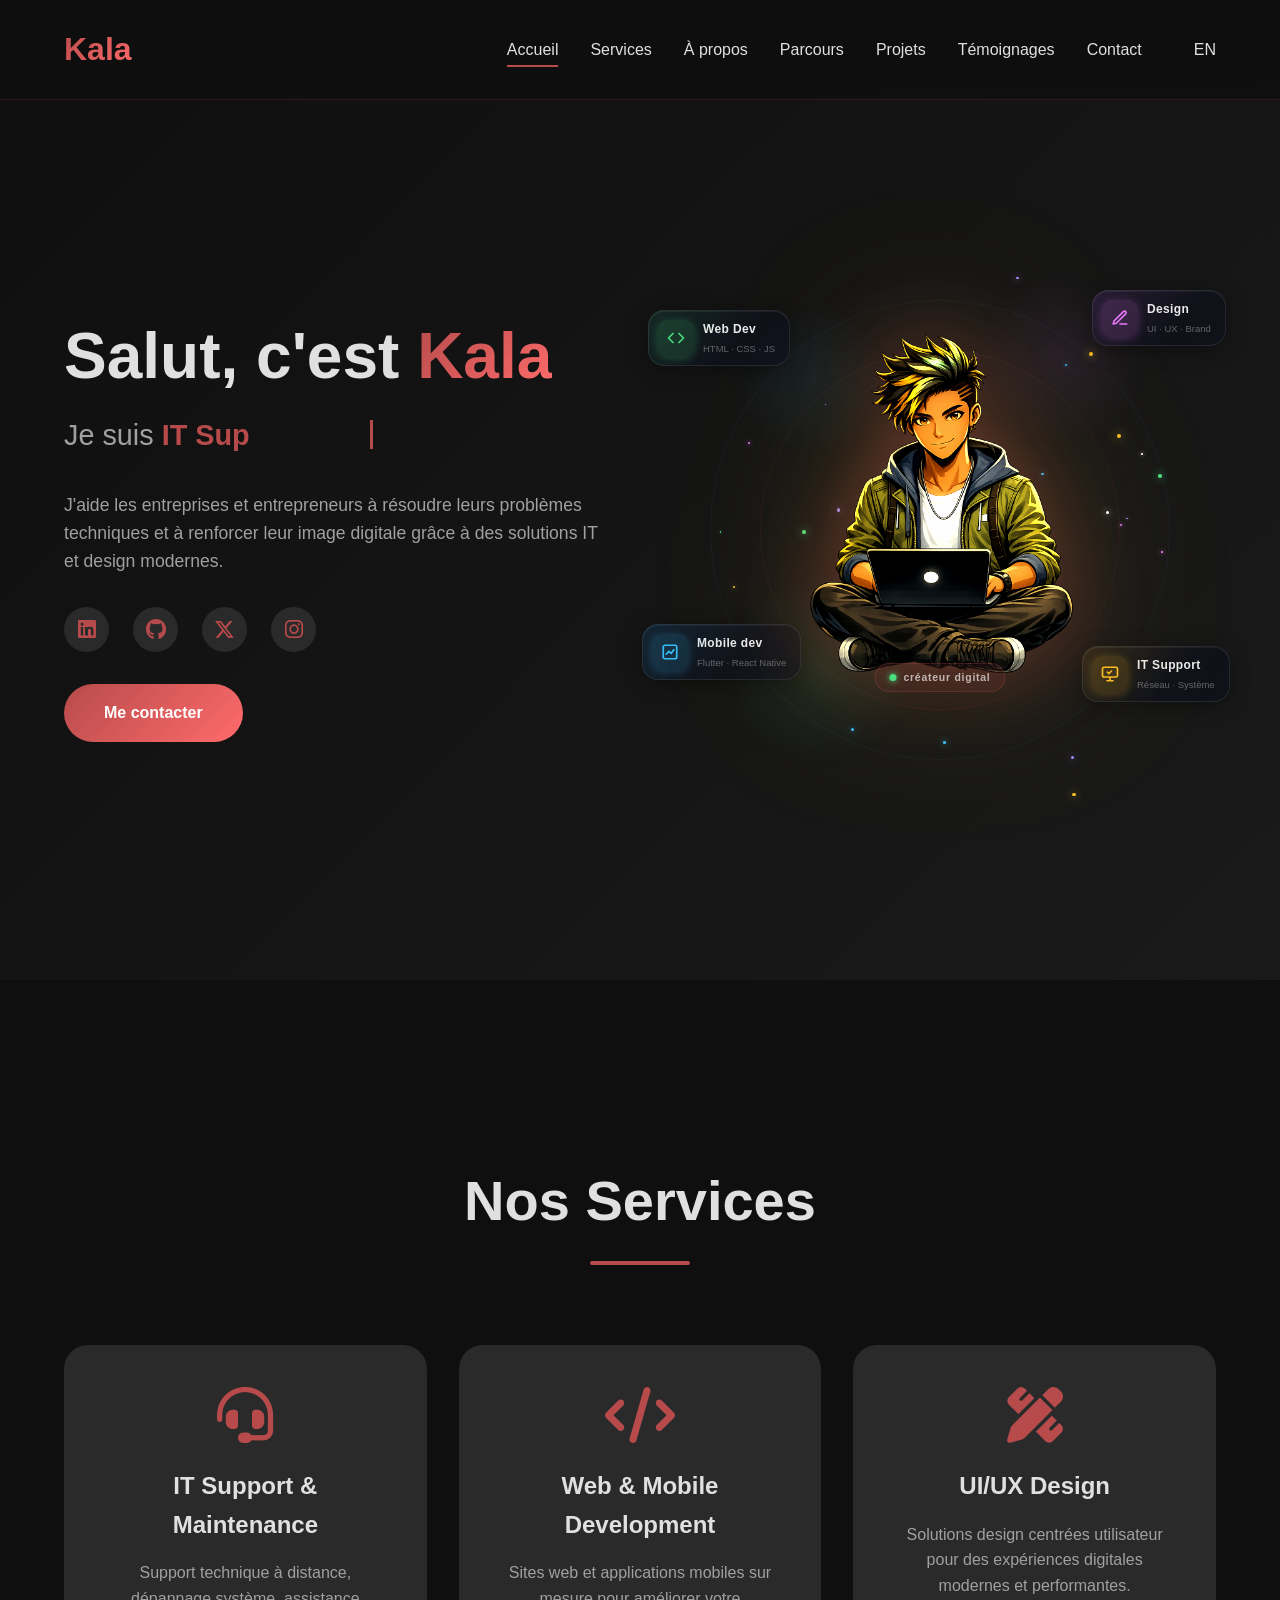
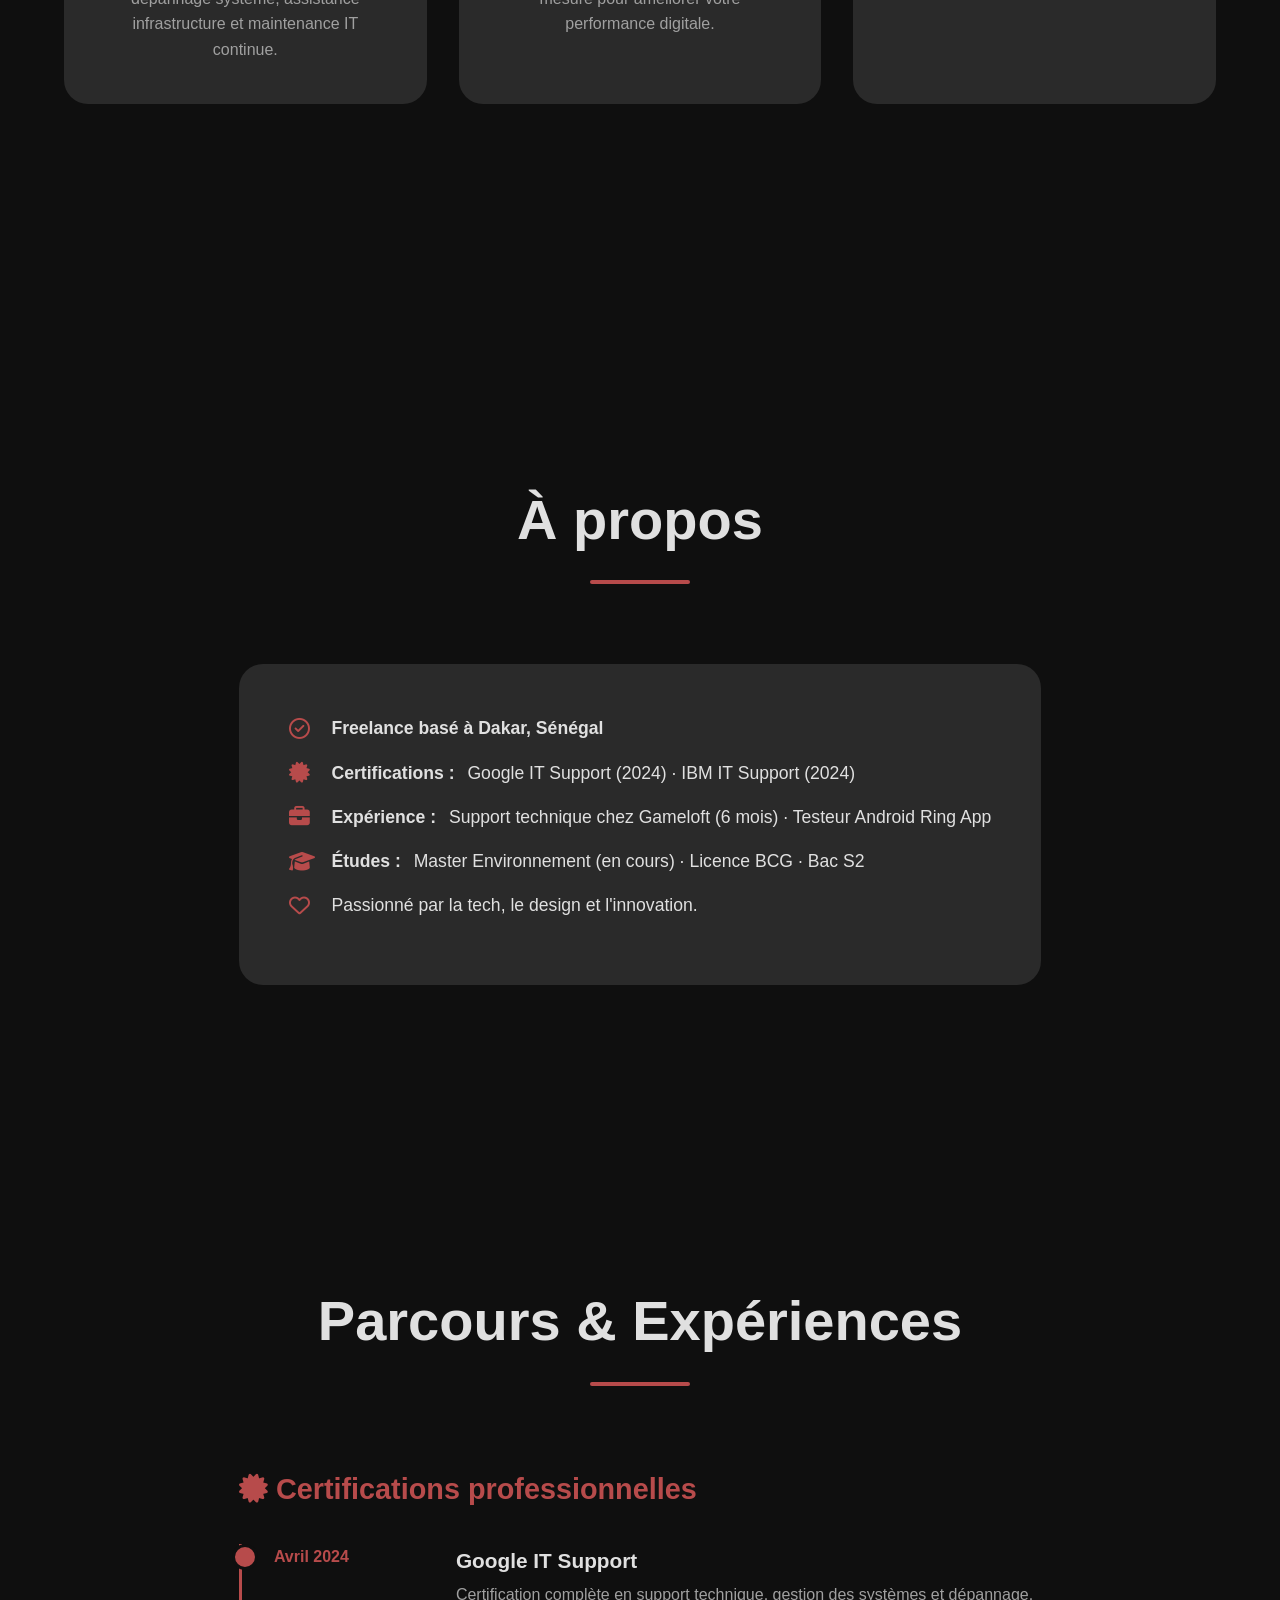
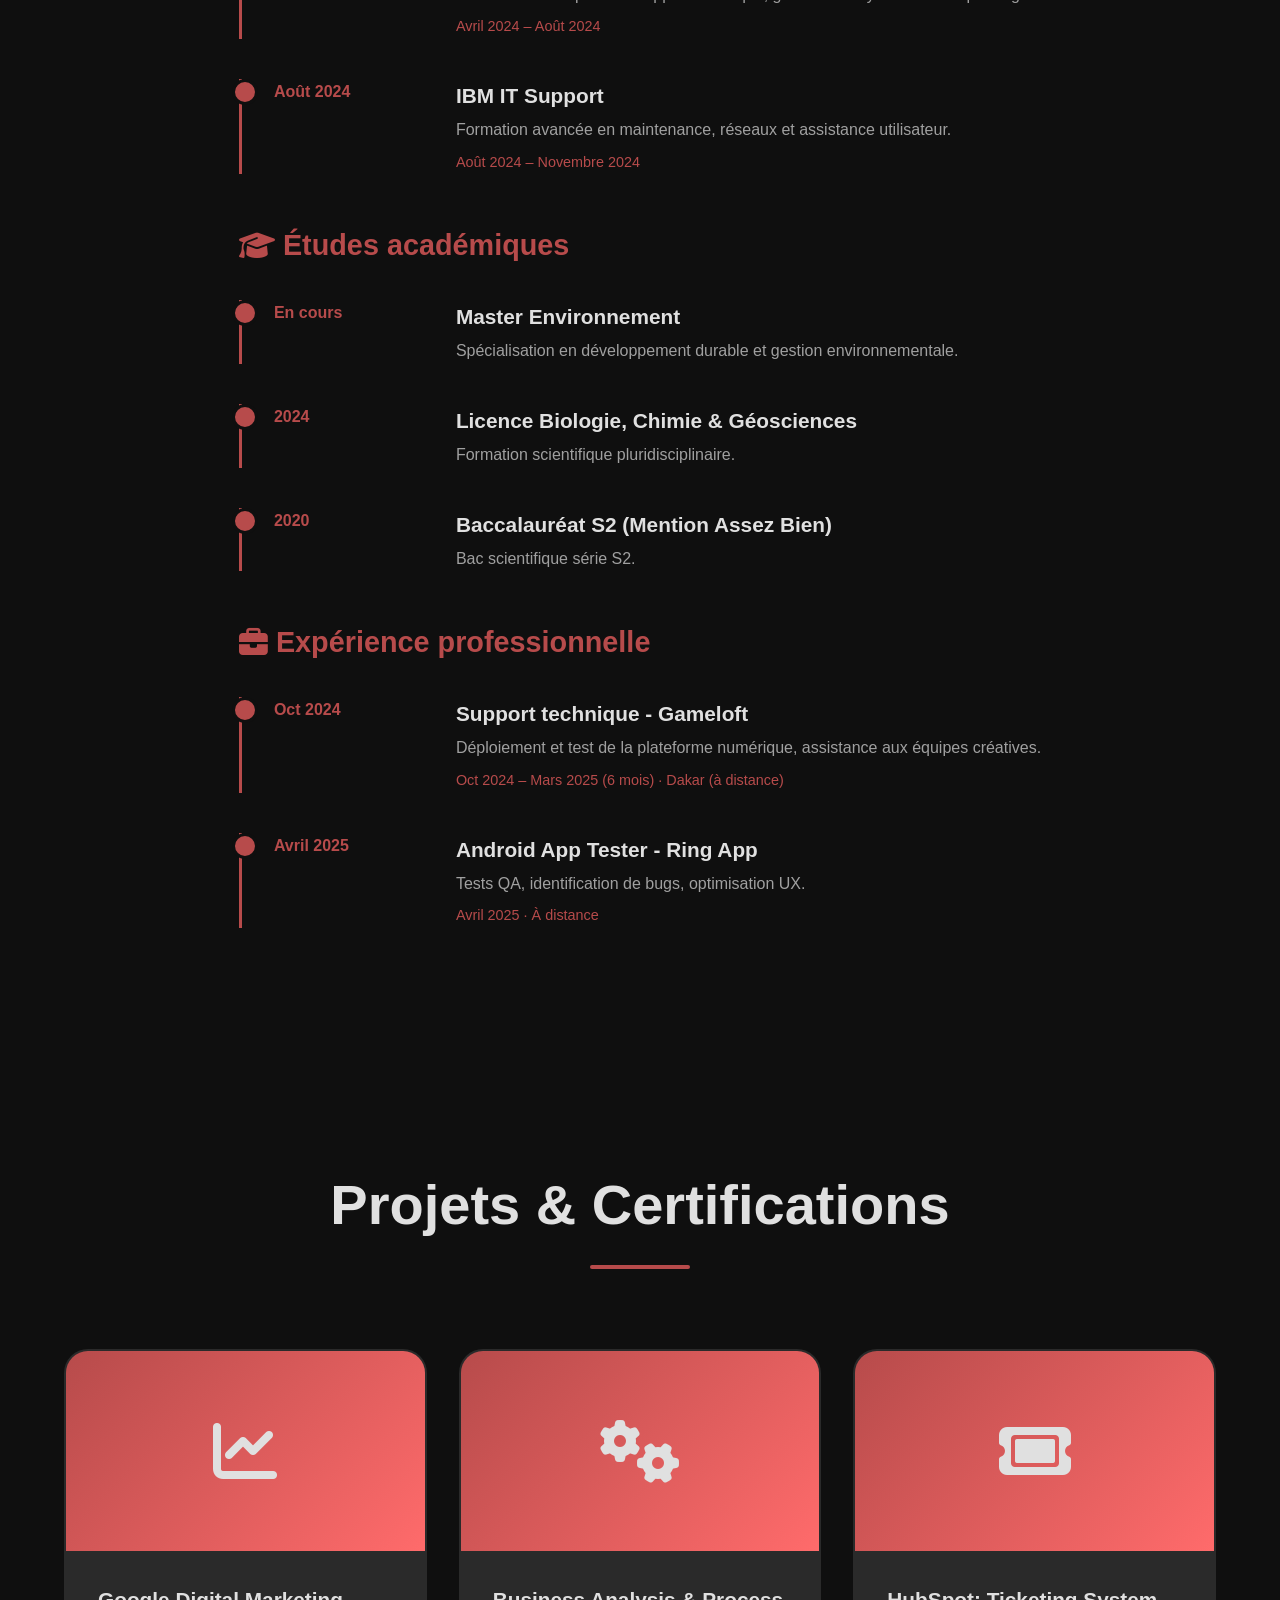
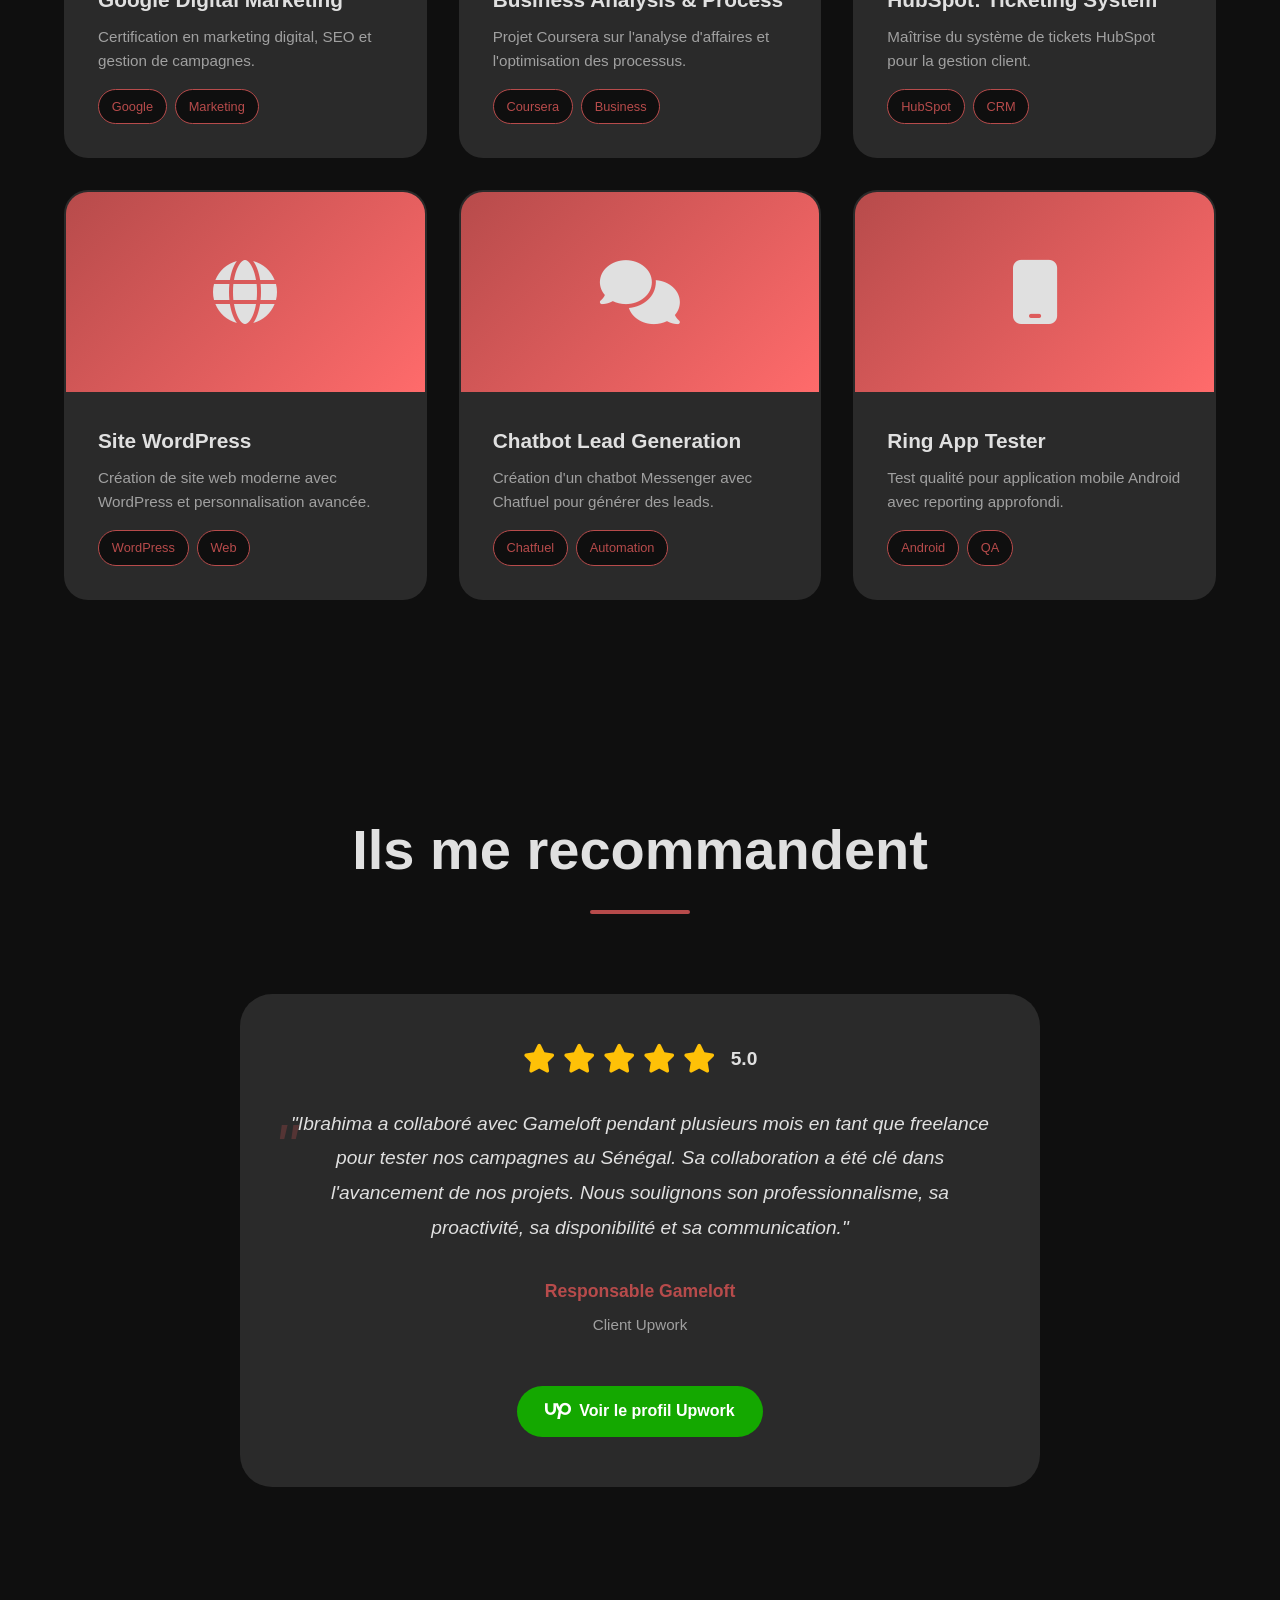
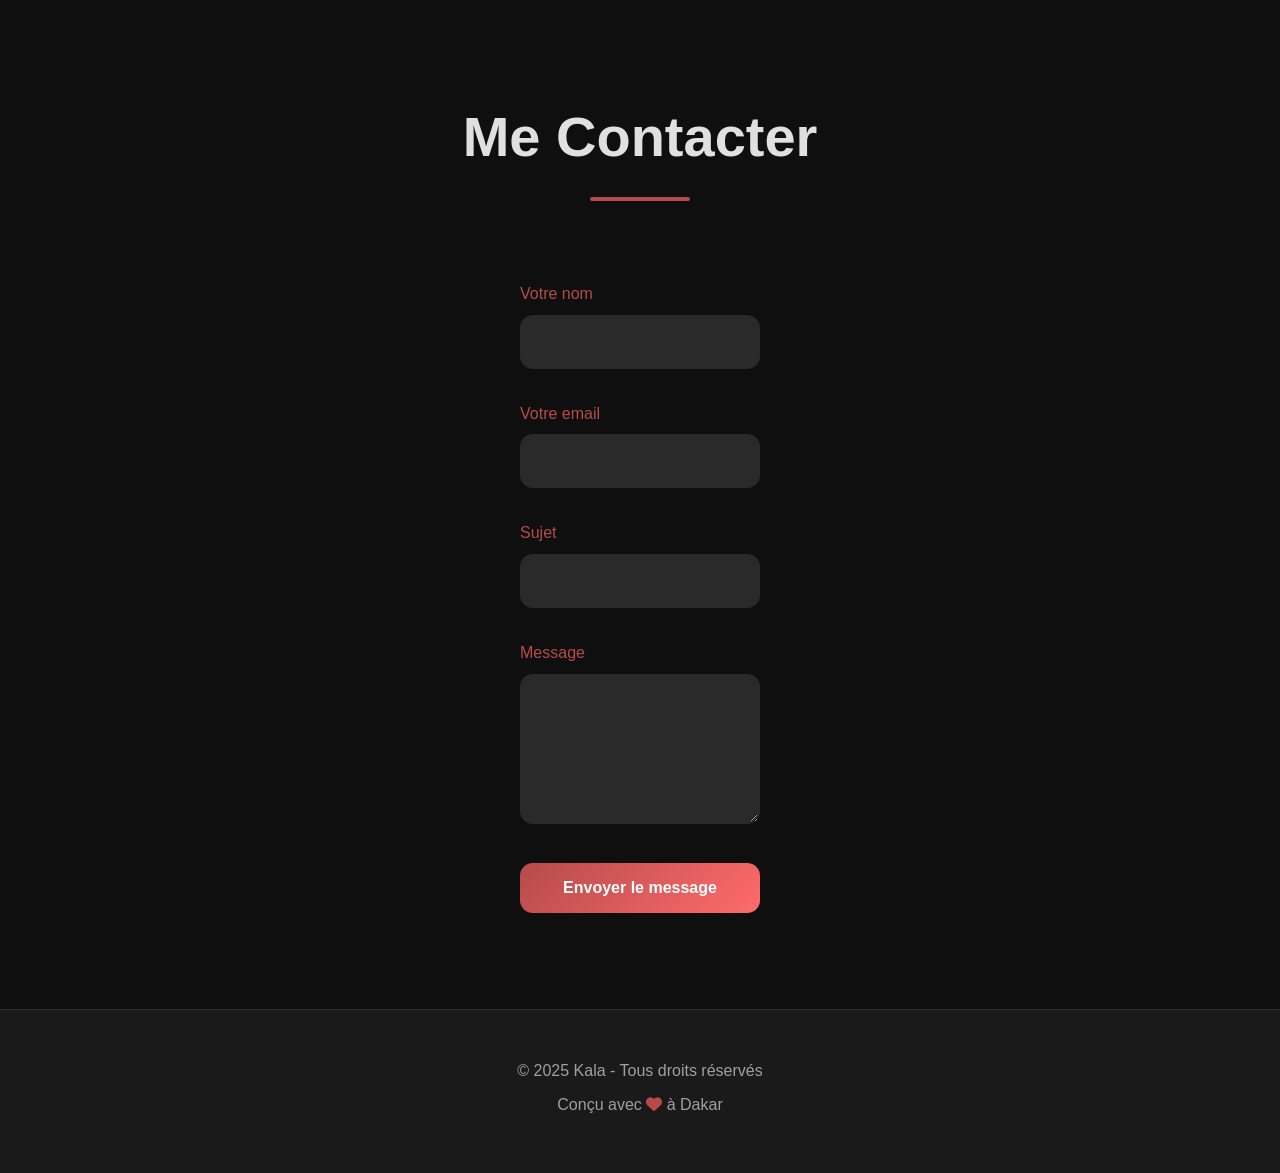
==== commit b63e82f5: "fix elements around the picture" ====
--- a/index.html
+++ b/index.html
@@ -6,52 +6,1363 @@
   <meta name="viewport" content="width=device-width, initial-scale=1.0">
   <title>Kala - IT Support & Créateur Digital</title>
   <link rel="stylesheet" href="https://cdnjs.cloudflare.com/ajax/libs/font-awesome/6.5.2/css/all.min.css">
-
-  <!-- SEO -->
-  <meta name="description"
-    content="Kala - IT Support & Créateur Digital basé à Dakar. Support technique, design digital et solutions innovantes pour entreprises et particuliers.">
-  <meta name="keywords"
-    content="IT Support Dakar, Freelance Sénégal, Design Canva, Infographie, Support technique, Création digitale">
-
-  <!-- Open Graph (réseaux sociaux) -->
-  <meta property="og:title" content="Kala - IT Support & Créateur Digital">
-  <meta property="og:description"
-    content="Freelance basé à Dakar. Support technique et création digitale professionnelle.">
-  <meta property="og:image" content="https://bal-s-portfolio.vercel.app/ball.webp">
-  <meta property="og:type" content="website">
-
-  <!-- Liens alternatifs pour SEO multilingue -->
+  <meta name="description" content="Kala - IT Support & Créateur Digital basé à Dakar.">
   <link rel="alternate" hreflang="en" href="https://bal-s-portfolio.vercel.app/en.html">
   <link rel="alternate" hreflang="fr" href="https://bal-s-portfolio.vercel.app/">
 
-  <!-- <link rel="icon" href="ball.webp" type="image/webp"> -->
-  <link rel="stylesheet" href="style.css">
+  <style>
+    /* ═══════════════════════════════════════
+     BASE (repris de style.css)
+  ═══════════════════════════════════════ */
+    * {
+      margin: 0;
+      padding: 0;
+      box-sizing: border-box;
+    }
+
+    html {
+      scroll-behavior: smooth;
+    }
+
+    :root {
+      --primary: #b74b4b;
+      --dark: #0f0f0f;
+      --darker: #1a1a1a;
+      --lighter: #2a2a2a;
+      --accent: #ff6b6b;
+      --text: #e0e0e0;
+      --text-muted: #a0a0a0;
+      --green: #4ade80;
+      --pink: #e879f9;
+      --blue: #38bdf8;
+      --gold: #fbbf24;
+    }
+
+    body {
+      background: var(--dark);
+      color: var(--text);
+      font-family: 'Segoe UI', Tahoma, Geneva, Verdana, sans-serif;
+      overflow-x: hidden;
+      line-height: 1.6;
+    }
+
+    @keyframes fadeInUp {
+      from {
+        opacity: 0;
+        transform: translateY(30px)
+      }
+
+      to {
+        opacity: 1;
+        transform: translateY(0)
+      }
+    }
+
+    @keyframes fadeInLeft {
+      from {
+        opacity: 0;
+        transform: translateX(-30px)
+      }
+
+      to {
+        opacity: 1;
+        transform: translateX(0)
+      }
+    }
+
+    @keyframes fadeInRight {
+      from {
+        opacity: 0;
+        transform: translateX(30px)
+      }
+
+      to {
+        opacity: 1;
+        transform: translateX(0)
+      }
+    }
+
+    @keyframes glow {
+
+      0%,
+      100% {
+        box-shadow: 0 0 20px rgba(183, 75, 75, .3)
+      }
+
+      50% {
+        box-shadow: 0 0 40px rgba(183, 75, 75, .6)
+      }
+    }
+
+    @keyframes blink {
+
+      0%,
+      50% {
+        opacity: 1
+      }
+
+      51%,
+      100% {
+        opacity: 0
+      }
+    }
+
+    /* ── Header ── */
+    header {
+      position: fixed;
+      top: 0;
+      width: 100%;
+      background: rgba(15, 15, 15, .95);
+      backdrop-filter: blur(10px);
+      padding: 1.5rem 5%;
+      display: flex;
+      justify-content: space-between;
+      align-items: center;
+      z-index: 1000;
+      border-bottom: 1px solid rgba(183, 75, 75, .2);
+    }
+
+    .logo {
+      font-size: 2rem;
+      font-weight: bold;
+      background: linear-gradient(135deg, var(--primary), var(--accent));
+      -webkit-background-clip: text;
+      -webkit-text-fill-color: transparent;
+      background-clip: text;
+      text-decoration: none;
+    }
+
+    nav {
+      display: flex;
+      gap: 2rem;
+    }
+
+    nav a {
+      color: var(--text);
+      text-decoration: none;
+      font-weight: 500;
+      transition: all .3s;
+      position: relative;
+    }
+
+    nav a::after {
+      content: '';
+      position: absolute;
+      bottom: -5px;
+      left: 0;
+      width: 0;
+      height: 2px;
+      background: var(--primary);
+      transition: width .3s;
+    }
+
+    nav a:hover::after,
+    nav a.active::after {
+      width: 100%;
+    }
+
+    nav a:hover {
+      color: var(--primary);
+    }
+
+    .menu-toggle {
+      display: none;
+      flex-direction: column;
+      cursor: pointer;
+      gap: 5px;
+    }
+
+    .menu-toggle span {
+      width: 25px;
+      height: 3px;
+      background: var(--primary);
+      border-radius: 2px;
+      transition: all .3s;
+    }
+
+    /* ── HERO ── */
+    .home {
+      margin-top: 80px;
+      min-height: 100vh;
+      display: grid;
+      grid-template-columns: 1fr 1fr;
+      align-items: center;
+      gap: 3rem;
+      padding: 4rem 5%;
+      background: linear-gradient(135deg, #0f0f0f 0%, #1a1a1a 100%);
+    }
+
+    .home-content {
+      animation: fadeInLeft .8s ease;
+    }
+
+    .home-content h1 {
+      font-size: 4rem;
+      margin-bottom: 1rem;
+      line-height: 1.2;
+    }
+
+    .home-content h1 span {
+      background: linear-gradient(135deg, var(--primary), var(--accent));
+      -webkit-background-clip: text;
+      -webkit-text-fill-color: transparent;
+      background-clip: text;
+    }
+
+    .typing-container {
+      font-size: 1.8rem;
+      margin-bottom: 2rem;
+      display: flex;
+      align-items: center;
+      gap: .5rem;
+      height: 3rem;
+    }
+
+    .typing-text {
+      color: var(--text-muted);
+      font-weight: 500;
+    }
+
+    .typing-word {
+      color: var(--primary);
+      font-weight: bold;
+      min-width: 200px;
+    }
+
+    .typing-cursor {
+      width: 3px;
+      height: 1.8rem;
+      background: var(--primary);
+      animation: blink 1s infinite;
+    }
+
+    .home-content p {
+      font-size: 1.1rem;
+      margin-bottom: 2rem;
+      color: var(--text-muted);
+    }
+
+    .social-icons {
+      display: flex;
+      gap: 1.5rem;
+      margin-bottom: 2rem;
+    }
+
+    .social-icons a {
+      display: flex;
+      align-items: center;
+      justify-content: center;
+      width: 45px;
+      height: 45px;
+      background: var(--lighter);
+      border-radius: 50%;
+      color: var(--primary);
+      text-decoration: none;
+      font-size: 1.3rem;
+      transition: all .3s;
+      border: 2px solid transparent;
+    }
+
+    .social-icons a:hover {
+      background: var(--primary);
+      color: #fff;
+      transform: translateY(-5px);
+      box-shadow: 0 10px 25px rgba(183, 75, 75, .4);
+    }
+
+    .btn {
+      display: inline-block;
+      padding: 1rem 2.5rem;
+      background: linear-gradient(135deg, var(--primary), var(--accent));
+      color: #fff;
+      text-decoration: none;
+      border-radius: 50px;
+      font-weight: bold;
+      transition: all .3s;
+      border: none;
+      cursor: pointer;
+      font-size: 1rem;
+    }
+
+    .btn:hover {
+      transform: translateY(-3px);
+      box-shadow: 0 10px 30px rgba(183, 75, 75, .5);
+    }
+
+    /* ══════════════════════════════════════
+     AVATAR ANIMÉ (remplace .home-img)
+  ══════════════════════════════════════ */
+    .home-img {
+      display: flex;
+      justify-content: center;
+      align-items: center;
+      animation: fadeInRight .8s ease;
+    }
+
+    /* scène avatar */
+    .scene {
+      position: relative;
+      width: 480px;
+      height: 560px;
+      display: flex;
+      align-items: center;
+      justify-content: center;
+      flex-shrink: 0;
+    }
+
+    /* halos */
+    .halo {
+      position: absolute;
+      border-radius: 50%;
+      pointer-events: none;
+    }
+
+    .h-core {
+      width: 260px;
+      height: 260px;
+      background: radial-gradient(circle, rgba(183, 75, 75, .18) 0%, transparent 70%);
+      top: 50%;
+      left: 50%;
+      transform: translate(-50%, -50%);
+      z-index: 1;
+      animation: hbreathe 4s ease-in-out infinite;
+    }
+
+    .h-r1 {
+      width: 360px;
+      height: 360px;
+      border: 1px solid rgba(183, 75, 75, .10);
+      top: 50%;
+      left: 50%;
+      transform: translate(-50%, -50%);
+      z-index: 1;
+      animation: hbreathe 6s ease-in-out infinite;
+    }
+
+    .h-r2 {
+      width: 460px;
+      height: 460px;
+      border: 1px solid rgba(96, 165, 250, .06);
+      top: 50%;
+      left: 50%;
+      transform: translate(-50%, -50%);
+      z-index: 1;
+      animation: hbreathe 6s ease-in-out infinite 1s;
+    }
+
+    .h-green {
+      width: 200px;
+      height: 200px;
+      background: radial-gradient(circle, rgba(74, 222, 128, .09) 0%, transparent 70%);
+      bottom: 40px;
+      left: 20px;
+      z-index: 1;
+      animation: hbreathe2 5s ease-in-out infinite .5s;
+    }
+
+    .h-pink {
+      width: 180px;
+      height: 180px;
+      background: radial-gradient(circle, rgba(232, 121, 249, .08) 0%, transparent 70%);
+      top: 20px;
+      right: 30px;
+      z-index: 1;
+      animation: hbreathe2 7s ease-in-out infinite 1.2s;
+    }
+
+    .h-blue {
+      width: 160px;
+      height: 160px;
+      background: radial-gradient(circle, rgba(56, 189, 248, .07) 0%, transparent 70%);
+      top: 50px;
+      left: 30px;
+      z-index: 1;
+      animation: hbreathe2 6s ease-in-out infinite .8s;
+    }
+
+    @keyframes hbreathe {
+
+      0%,
+      100% {
+        opacity: .5;
+        transform: translate(-50%, -50%) scale(1);
+      }
+
+      50% {
+        opacity: 1;
+        transform: translate(-50%, -50%) scale(1.1);
+      }
+    }
+
+    @keyframes hbreathe2 {
+
+      0%,
+      100% {
+        opacity: .4;
+        transform: scale(1);
+      }
+
+      50% {
+        opacity: .85;
+        transform: scale(1.15);
+      }
+    }
+
+    /* particules */
+    .particles {
+      position: absolute;
+      inset: 0;
+      pointer-events: none;
+      z-index: 2;
+    }
+
+    .dot {
+      position: absolute;
+      border-radius: 50%;
+      animation: fdot var(--dur) ease-in-out infinite var(--del);
+    }
+
+    @keyframes fdot {
+
+      0%,
+      100% {
+        transform: translate(0, 0) scale(1);
+        opacity: var(--op);
+      }
+
+      35% {
+        transform: translate(var(--dx), var(--dy)) scale(1.5);
+        opacity: 1;
+      }
+
+      70% {
+        transform: translate(calc(var(--dx)*-.6), calc(var(--dy)*1.4)) scale(.7);
+        opacity: .3;
+      }
+    }
+
+    /* image avatar */
+    .avatar-wrap {
+      position: relative;
+      z-index: 10;
+      width: 380px;
+      height: 480px;
+      animation: avatar-float 6s ease-in-out infinite;
+      transform-origin: center bottom;
+    }
+
+    .avatar-wrap img {
+      width: 100%;
+      height: 100%;
+      object-fit: contain;
+      mix-blend-mode: screen;
+      filter: brightness(1.12) contrast(1.07) saturate(1.18) drop-shadow(0 0 40px rgba(183, 75, 75, .40)) drop-shadow(0 0 80px rgba(234, 184, 0, .18));
+    }
+
+    @keyframes avatar-float {
+      0% {
+        transform: translateY(0px) rotate(0deg);
+      }
+
+      20% {
+        transform: translateY(-10px) rotate(0.4deg);
+      }
+
+      50% {
+        transform: translateY(-16px) rotate(-0.3deg);
+      }
+
+      75% {
+        transform: translateY(-8px) rotate(0.2deg);
+      }
+
+      100% {
+        transform: translateY(0px) rotate(0deg);
+      }
+    }
+
+    /* chips */
+    .chip {
+      position: absolute;
+      z-index: 15;
+      display: flex;
+      align-items: center;
+      gap: 9px;
+      padding: 9px 14px 9px 9px;
+      border-radius: 16px;
+      background: rgba(14, 17, 28, .72);
+      border: 1px solid rgba(255, 255, 255, .09);
+      backdrop-filter: blur(16px);
+      -webkit-backdrop-filter: blur(16px);
+      box-shadow: 0 4px 20px rgba(0, 0, 0, .35), inset 0 1px 0 rgba(255, 255, 255, .06);
+      cursor: default;
+      user-select: none;
+      transition: transform .35s cubic-bezier(.34, 1.56, .64, 1), box-shadow .3s, border-color .3s;
+      will-change: transform;
+    }
+
+    .chip::before {
+      content: '';
+      position: absolute;
+      inset: -1px;
+      border-radius: 16px;
+      background: linear-gradient(135deg, var(--col) 0%, transparent 60%);
+      opacity: .12;
+      pointer-events: none;
+    }
+
+    .chip:hover {
+      transform: scale(1.11) translateY(-5px) !important;
+      box-shadow: 0 0 28px var(--glow), 0 10px 32px rgba(0, 0, 0, .45);
+      border-color: var(--col);
+    }
+
+    .chip:hover::before {
+      opacity: .22;
+    }
+
+    .chip-ico {
+      width: 36px;
+      height: 36px;
+      border-radius: 10px;
+      display: flex;
+      align-items: center;
+      justify-content: center;
+      background: var(--bg-ico);
+      flex-shrink: 0;
+      box-shadow: 0 2px 10px var(--glow);
+    }
+
+    .chip-ico svg {
+      width: 18px;
+      height: 18px;
+    }
+
+    .chip-txt {
+      display: flex;
+      flex-direction: column;
+      gap: 2px;
+    }
+
+    .chip-name {
+      font-size: 12px;
+      font-weight: 700;
+      color: rgba(255, 255, 255, .92);
+      letter-spacing: .03em;
+      white-space: nowrap;
+      font-family: 'Segoe UI', sans-serif;
+    }
+
+    .chip-sub {
+      font-size: 9.5px;
+      color: rgba(255, 255, 255, .35);
+      white-space: nowrap;
+    }
+
+    /* positions */
+    .c1 {
+      top: 60px;
+      left: -52px;
+      --col: var(--green);
+      --glow: rgba(74, 222, 128, .28);
+      --bg-ico: rgba(74, 222, 128, .13);
+      animation: cf1 7.2s ease-in-out infinite;
+    }
+
+    .c2 {
+      top: 40px;
+      right: -46px;
+      --col: var(--pink);
+      --glow: rgba(232, 121, 249, .25);
+      --bg-ico: rgba(232, 121, 249, .13);
+      animation: cf2 8.8s ease-in-out infinite;
+    }
+
+    .c3 {
+      bottom: 130px;
+      left: -58px;
+      --col: var(--blue);
+      --glow: rgba(56, 189, 248, .25);
+      --bg-ico: rgba(56, 189, 248, .13);
+      animation: cf3 6.6s ease-in-out infinite;
+      z-index: 8;
+    }
+
+    .c4 {
+      bottom: 108px;
+      right: -50px;
+      --col: var(--gold);
+      --glow: rgba(251, 191, 36, .25);
+      --bg-ico: rgba(251, 191, 36, .13);
+      animation: cf4 9.4s ease-in-out infinite;
+      z-index: 8;
+    }
+
+    @keyframes cf1 {
+
+      0%,
+      100% {
+        transform: translate(0, 0) rotate(-1.5deg);
+      }
+
+      28% {
+        transform: translate(9px, -13px) rotate(1.2deg);
+      }
+
+      60% {
+        transform: translate(3px, -6px) rotate(-.5deg);
+      }
+
+      80% {
+        transform: translate(-6px, -15px) rotate(.8deg);
+      }
+    }
+
+    @keyframes cf2 {
+
+      0%,
+      100% {
+        transform: translate(0, 0) rotate(1deg);
+      }
+
+      25% {
+        transform: translate(-10px, -11px) rotate(-1.3deg);
+      }
+
+      55% {
+        transform: translate(-4px, -17px) rotate(.8deg);
+      }
+
+      78% {
+        transform: translate(7px, -8px) rotate(-.4deg);
+      }
+    }
+
+    @keyframes cf3 {
+
+      0%,
+      100% {
+        transform: translate(0, 0) rotate(.5deg);
+      }
+
+      22% {
+        transform: translate(8px, 11px) rotate(-1deg);
+      }
+
+      55% {
+        transform: translate(-6px, 15px) rotate(1.2deg);
+      }
+
+      75% {
+        transform: translate(3px, 6px) rotate(-.3deg);
+      }
+    }
+
+    @keyframes cf4 {
+
+      0%,
+      100% {
+        transform: translate(0, 0) rotate(-.8deg);
+      }
+
+      30% {
+        transform: translate(-8px, 13px) rotate(.7deg);
+      }
+
+      65% {
+        transform: translate(9px, 9px) rotate(-1.1deg);
+      }
+    }
+
+    /* badge disponible */
+    .badge {
+      position: absolute;
+      bottom: 118px;
+      left: 50%;
+      z-index: 20;
+      transform: translateX(-50%);
+      display: flex;
+      align-items: center;
+      gap: 7px;
+      background: rgba(183, 75, 75, .10);
+      border: 1px solid rgba(183, 75, 75, .25);
+      border-radius: 30px;
+      padding: 5px 14px;
+      animation: bbob 5s ease-in-out infinite;
+    }
+
+    .badge-led {
+      width: 7px;
+      height: 7px;
+      border-radius: 50%;
+      background: #4ade80;
+      animation: bled 2s ease-in-out infinite;
+      box-shadow: 0 0 6px #4ade80;
+    }
+
+    .badge-lbl {
+      font-size: 10.5px;
+      font-weight: 700;
+      color: rgba(255, 255, 255, .65);
+      letter-spacing: .07em;
+    }
+
+    @keyframes bbob {
+
+      0%,
+      100% {
+        transform: translateX(-50%) translateY(0);
+      }
+
+      50% {
+        transform: translateX(-50%) translateY(-7px);
+      }
+    }
+
+    @keyframes bled {
+
+      0%,
+      100% {
+        opacity: 1;
+      }
+
+      50% {
+        opacity: .2;
+      }
+    }
+
+    /* ── Sections communes ── */
+    .section {
+      padding: 6rem 5%;
+      min-height: 100vh;
+      display: flex;
+      flex-direction: column;
+      justify-content: center;
+    }
+
+    .section-title {
+      font-size: 3.5rem;
+      text-align: center;
+      margin-bottom: 4rem;
+      position: relative;
+    }
+
+    .section-title::after {
+      content: '';
+      display: block;
+      width: 100px;
+      height: 4px;
+      background: var(--primary);
+      margin: 1rem auto;
+      border-radius: 2px;
+    }
+
+    /* services */
+    .services-container {
+      display: grid;
+      grid-template-columns: repeat(auto-fit, minmax(280px, 1fr));
+      gap: 2rem;
+      max-width: 1200px;
+      margin: 0 auto;
+    }
+
+    .service-box {
+      background: var(--lighter);
+      padding: 2.5rem;
+      border-radius: 1.5rem;
+      text-align: center;
+      transition: all .3s;
+      border: 2px solid transparent;
+      opacity: 0;
+      animation: fadeInUp .8s ease forwards;
+    }
+
+    .service-box:nth-child(1) {
+      animation-delay: .2s
+    }
+
+    .service-box:nth-child(2) {
+      animation-delay: .4s
+    }
+
+    .service-box:nth-child(3) {
+      animation-delay: .6s
+    }
+
+    .service-box:hover {
+      transform: translateY(-10px);
+      border-color: var(--primary);
+      box-shadow: 0 20px 40px rgba(183, 75, 75, .3);
+    }
+
+    .service-box i {
+      font-size: 3.5rem;
+      color: var(--primary);
+      margin-bottom: 1.5rem;
+    }
+
+    .service-box h3 {
+      font-size: 1.5rem;
+      margin-bottom: 1rem;
+    }
+
+    .service-box p {
+      color: var(--text-muted);
+    }
+
+    /* about */
+    .about-card {
+      background: var(--lighter);
+      padding: 3rem;
+      border-radius: 1.5rem;
+      max-width: 900px;
+      margin: 0 auto;
+      border: 2px solid transparent;
+      transition: all .3s;
+      opacity: 0;
+      animation: fadeInUp .8s ease .3s forwards;
+    }
+
+    .about-card:hover {
+      border-color: var(--primary);
+      box-shadow: 0 20px 60px rgba(183, 75, 75, .3);
+    }
+
+    .about-card p {
+      margin-bottom: 1rem;
+      font-size: 1.1rem;
+      display: flex;
+      align-items: center;
+      gap: .8rem;
+    }
+
+    .about-card i {
+      color: var(--primary);
+      font-size: 1.3rem;
+      width: 30px;
+    }
+
+    /* timeline */
+    .timeline {
+      max-width: 850px;
+      margin: 0 auto;
+    }
+
+    .timeline-header {
+      font-size: 1.8rem;
+      margin: 3rem 0 2rem;
+      color: var(--primary);
+      display: flex;
+      align-items: center;
+      gap: .5rem;
+    }
+
+    .timeline-header:first-of-type {
+      margin-top: 0;
+    }
+
+    .timeline-item {
+      display: grid;
+      grid-template-columns: 150px 1fr;
+      gap: 2rem;
+      margin-bottom: 2.5rem;
+      padding-left: 2rem;
+      border-left: 3px solid var(--primary);
+      position: relative;
+      opacity: 0;
+      animation: fadeInUp .8s ease forwards;
+    }
+
+    .timeline-item::before {
+      content: '';
+      position: absolute;
+      left: -10px;
+      top: 0;
+      width: 20px;
+      height: 20px;
+      background: var(--primary);
+      border-radius: 50%;
+      border: 3px solid var(--dark);
+    }
+
+    .timeline-date {
+      color: var(--primary);
+      font-weight: bold;
+    }
+
+    .timeline-content h3 {
+      font-size: 1.3rem;
+      margin-bottom: .3rem;
+    }
+
+    .timeline-content p {
+      color: var(--text-muted);
+    }
+
+    .timeline-content .duration {
+      display: inline-block;
+      margin-top: .5rem;
+      color: var(--primary);
+      font-size: .9rem;
+    }
+
+    /* projets */
+    .projects-grid {
+      display: grid;
+      grid-template-columns: repeat(auto-fit, minmax(300px, 1fr));
+      gap: 2rem;
+      max-width: 1200px;
+      margin: 0 auto;
+    }
+
+    .project-card {
+      background: var(--lighter);
+      border-radius: 1.5rem;
+      overflow: hidden;
+      transition: all .3s;
+      border: 2px solid transparent;
+      opacity: 0;
+      animation: fadeInUp .8s ease forwards;
+    }
+
+    .project-card:nth-child(1) {
+      animation-delay: .1s
+    }
+
+    .project-card:nth-child(2) {
+      animation-delay: .2s
+    }
+
+    .project-card:nth-child(3) {
+      animation-delay: .3s
+    }
+
+    .project-card:nth-child(4) {
+      animation-delay: .4s
+    }
+
+    .project-card:nth-child(5) {
+      animation-delay: .5s
+    }
+
+    .project-card:nth-child(6) {
+      animation-delay: .6s
+    }
+
+    .project-card:hover {
+      transform: translateY(-10px);
+      border-color: var(--primary);
+      box-shadow: 0 20px 40px rgba(183, 75, 75, .3);
+    }
+
+    .project-image {
+      width: 100%;
+      height: 200px;
+      background: linear-gradient(135deg, var(--primary), var(--accent));
+      display: flex;
+      align-items: center;
+      justify-content: center;
+      font-size: 4rem;
+    }
+
+    .project-content {
+      padding: 2rem;
+    }
+
+    .project-content h3 {
+      font-size: 1.3rem;
+      margin-bottom: .5rem;
+    }
+
+    .project-content p {
+      color: var(--text-muted);
+      margin-bottom: 1rem;
+      font-size: .95rem;
+    }
+
+    .project-tags {
+      display: flex;
+      flex-wrap: wrap;
+      gap: .5rem;
+    }
+
+    .tag {
+      background: var(--dark);
+      color: var(--primary);
+      padding: .4rem .8rem;
+      border-radius: 20px;
+      font-size: .8rem;
+      border: 1px solid var(--primary);
+    }
+
+    /* témoignage */
+    .testimonial-card {
+      max-width: 800px;
+      margin: 0 auto;
+      background: var(--lighter);
+      border-radius: 2rem;
+      padding: 3rem;
+      border: 2px solid transparent;
+      transition: all .3s;
+      text-align: center;
+      opacity: 0;
+      animation: fadeInUp .8s ease .2s forwards;
+    }
+
+    .testimonial-card:hover {
+      border-color: var(--primary);
+      box-shadow: 0 20px 50px rgba(183, 75, 75, .3);
+    }
+
+    .rating {
+      display: flex;
+      justify-content: center;
+      gap: .5rem;
+      margin-bottom: 2rem;
+      color: #ffc107;
+      font-size: 1.8rem;
+    }
+
+    .rating span {
+      color: var(--text);
+      font-size: 1.2rem;
+      margin-left: .5rem;
+      font-weight: bold;
+    }
+
+    .testimonial-text {
+      font-size: 1.2rem;
+      line-height: 1.8;
+      margin-bottom: 2rem;
+      font-style: italic;
+      position: relative;
+    }
+
+    .testimonial-text::before {
+      content: '"';
+      font-size: 4rem;
+      color: var(--primary);
+      opacity: .3;
+      position: absolute;
+      left: -1rem;
+      top: -1rem;
+    }
+
+    .testimonial-author {
+      font-weight: bold;
+      color: var(--primary);
+      font-size: 1.1rem;
+      margin-bottom: .5rem;
+    }
+
+    .testimonial-role {
+      color: var(--text-muted);
+      font-size: .95rem;
+      margin-bottom: 2rem;
+    }
+
+    .upwork-link {
+      display: inline-flex;
+      align-items: center;
+      gap: .5rem;
+      background: #14a800;
+      color: #fff;
+      padding: .8rem 1.8rem;
+      border-radius: 40px;
+      text-decoration: none;
+      font-weight: 600;
+      transition: all .3s;
+      margin-top: 1rem;
+    }
+
+    .upwork-link:hover {
+      background: #0f8a00;
+      transform: scale(1.05);
+      box-shadow: 0 10px 25px rgba(20, 168, 0, .4);
+    }
+
+    .upwork-link i {
+      font-size: 1.3rem;
+    }
+
+    /* contact */
+    .contact-container {
+      max-width: 600px;
+      margin: 0 auto;
+      opacity: 0;
+      animation: fadeInUp .8s ease .3s forwards;
+    }
+
+    .form-group {
+      margin-bottom: 2rem;
+    }
+
+    .form-group label {
+      display: block;
+      margin-bottom: .5rem;
+      font-weight: 500;
+      color: var(--primary);
+    }
+
+    .form-group input,
+    .form-group textarea {
+      width: 100%;
+      padding: 1rem;
+      background: var(--lighter);
+      border: 2px solid var(--lighter);
+      border-radius: .8rem;
+      color: var(--text);
+      font-size: 1rem;
+      font-family: inherit;
+      transition: all .3s;
+    }
+
+    .form-group input:focus,
+    .form-group textarea:focus {
+      outline: none;
+      border-color: var(--primary);
+      background: rgba(183, 75, 75, .1);
+    }
+
+    .form-group textarea {
+      resize: vertical;
+      min-height: 150px;
+    }
+
+    .submit-btn {
+      width: 100%;
+      padding: 1rem;
+      background: linear-gradient(135deg, var(--primary), var(--accent));
+      color: #fff;
+      border: none;
+      border-radius: .8rem;
+      font-size: 1rem;
+      font-weight: bold;
+      cursor: pointer;
+      transition: all .3s;
+    }
+
+    .submit-btn:hover {
+      transform: translateY(-3px);
+      box-shadow: 0 10px 30px rgba(183, 75, 75, .5);
+    }
+
+    .form-message {
+      margin-top: 1rem;
+      padding: 1rem;
+      border-radius: .8rem;
+      text-align: center;
+      font-weight: bold;
+      display: none;
+    }
+
+    .form-message.success {
+      background: rgba(76, 175, 80, .2);
+      color: #4caf50;
+      display: block;
+    }
+
+    .form-message.error {
+      background: rgba(244, 67, 54, .2);
+      color: #f44336;
+      display: block;
+    }
+
+    /* footer */
+    footer {
+      background: var(--darker);
+      padding: 3rem 5%;
+      text-align: center;
+      border-top: 1px solid rgba(183, 75, 75, .2);
+    }
+
+    footer p {
+      color: var(--text-muted);
+      margin-bottom: .5rem;
+    }
+
+    .back-to-top {
+      position: fixed;
+      bottom: 2rem;
+      right: 2rem;
+      width: 50px;
+      height: 50px;
+      background: var(--primary);
+      border-radius: 50%;
+      display: flex;
+      align-items: center;
+      justify-content: center;
+      cursor: pointer;
+      color: #fff;
+      opacity: 0;
+      visibility: hidden;
+      transition: all .3s;
+      z-index: 999;
+    }
+
+    .back-to-top.show {
+      opacity: 1;
+      visibility: visible;
+    }
+
+    .back-to-top:hover {
+      transform: translateY(-5px);
+      box-shadow: 0 10px 25px rgba(183, 75, 75, .5);
+    }
+
+    /* ── Responsive ── */
+    @media(max-width:900px) {
+      .home {
+        grid-template-columns: 1fr;
+        margin-top: 100px;
+        text-align: center;
+      }
+
+      .home-content {
+        order: 1;
+      }
+
+      .home-img {
+        order: 2;
+      }
+
+      .social-icons {
+        justify-content: center;
+      }
+
+      .scene {
+        width: 360px;
+        height: 440px;
+      }
+
+      .avatar-wrap {
+        width: 230px;
+        height: 310px;
+      }
+
+      .c1 {
+        left: -10px;
+        top: 50px;
+      }
+
+      .c2 {
+        right: -10px;
+        top: 35px;
+      }
+
+      .c3 {
+        left: -8px;
+        bottom: 100px;
+      }
+
+      .c4 {
+        right: -8px;
+        bottom: 84px;
+      }
+    }
+
+    @media(max-width:768px) {
+      header {
+        padding: 1rem 5%;
+      }
+
+      nav {
+        display: none;
+        position: absolute;
+        top: 80px;
+        right: 5%;
+        flex-direction: column;
+        background: rgba(15, 15, 15, .95);
+        padding: 1rem;
+        border-radius: .8rem;
+        min-width: 200px;
+      }
+
+      nav.active {
+        display: flex;
+      }
+
+      .menu-toggle {
+        display: flex;
+      }
+
+      .home-content h1 {
+        font-size: 2.5rem;
+      }
+
+      .typing-container {
+        font-size: 1.3rem;
+        height: 2.5rem;
+      }
+
+      .section-title {
+        font-size: 2.5rem;
+      }
+
+      .timeline-item {
+        grid-template-columns: 100px 1fr;
+        gap: 1rem;
+        padding-left: 1.5rem;
+      }
+    }
+
+    @media(max-width:480px) {
+      .home-content h1 {
+        font-size: 2rem;
+      }
+
+      .scene {
+        width: 300px;
+        height: 380px;
+      }
+
+      .avatar-wrap {
+        width: 190px;
+        height: 260px;
+      }
+
+      .chip-sub {
+        display: none;
+      }
+
+      .c1,
+      .c3 {
+        left: -6px;
+      }
+
+      .c2,
+      .c4 {
+        right: -6px;
+      }
+    }
+  </style>
 </head>
 
 <body>
-  <!-- Header -->
+
+  <!-- ── HEADER ── -->
   <header>
     <a href="#" class="logo">Kala</a>
     <nav id="nav-menu">
       <a href="#home" class="nav-link active">Accueil</a>
       <a href="#services" class="nav-link">Services</a>
       <a href="#about" class="nav-link">À propos</a>
-      <!-- <a href="#skills" class="nav-link">Compétences</a> -->
       <a href="#education" class="nav-link">Parcours</a>
       <a href="#projects" class="nav-link">Projets</a>
       <a href="#testimonials" class="nav-link">Témoignages</a>
       <a href="#contact" class="nav-link">Contact</a>
-      <a href="en.html" class="lang-btn active-lang" style="margin-left:20px;">EN</a>
+      <a href="en.html" style="margin-left:20px;">EN</a>
     </nav>
     <div class="menu-toggle" id="menu-toggle">
-      <span></span>
-      <span></span>
-      <span></span>
+      <span></span><span></span><span></span>
     </div>
   </header>
 
-  <!-- Hero avec effet de frappe -->
+  <!-- ══════════════════════════════════════
+     HERO — avatar animé remplace le cercle
+══════════════════════════════════════ -->
   <section class="home" id="home">
+    <!-- Côté gauche : texte -->
     <div class="home-content">
       <h1>Salut, c'est <span>Kala</span></h1>
       <div class="typing-container">
@@ -62,127 +1373,136 @@
       <p>J'aide les entreprises et entrepreneurs à résoudre leurs problèmes techniques et à renforcer leur image
         digitale grâce à des solutions IT et design modernes.</p>
       <div class="social-icons">
-        <!-- Liens sociaux mis à jour avec les URL personnelles -->
-        <a href="https://www.linkedin.com/in/ibrahima-bal-0a8111285" target="_blank" rel="noopener" title="LinkedIn"><i
+        <a href="https://www.linkedin.com/in/ibrahima-bal-0a8111285" target="_blank"><i
             class="fa-brands fa-linkedin"></i></a>
-        <a href="https://github.com/ibrahimabal" target="_blank" rel="noopener" title="GitHub"><i
-            class="fa-brands fa-github"></i></a>
-        <a href="https://x.com/BalIbrahim42631" target="_blank" rel="noopener" title="X (Twitter)"><i
-            class="fa-brands fa-x-twitter"></i></a>
-        <a href="https://www.instagram.com/ibrahimabal5/" target="_blank" rel="noopener" title="Instagram"><i
-            class="fa-brands fa-instagram"></i></a>
+        <a href="https://github.com/ibrahimabal" target="_blank"><i class="fa-brands fa-github"></i></a>
+        <a href="https://x.com/BalIbrahim42631" target="_blank"><i class="fa-brands fa-x-twitter"></i></a>
+        <a href="https://www.instagram.com/ibrahimabal5/" target="_blank"><i class="fa-brands fa-instagram"></i></a>
       </div>
       <a href="#contact" class="btn">Me contacter</a>
     </div>
+
+    <!-- Côté droit : scène avatar animée -->
     <div class="home-img">
-      <div class="home-img-wrapper">
-        <div class="home-img-inner">
-
+      <div class="scene">
+        <!-- Halos -->
+        <div class="halo h-core"></div>
+        <div class="halo h-r1"></div>
+        <div class="halo h-r2"></div>
+        <div class="halo h-green"></div>
+        <div class="halo h-pink"></div>
+        <div class="halo h-blue"></div>
+        <!-- Particules -->
+        <div class="particles" id="pts"></div>
+        <!-- Avatar (mix-blend-mode:screen retire le fond noir) -->
+        <div class="avatar-wrap">
           <img src="ball2.png" alt="Kala - IT Support & Créateur Digital">
         </div>
-        <div class="floating-item web-dev"><i class="fa-solid fa-code"></i> Web Dev</div>
-        <div class="floating-item mobile-dev"><i class="fa-solid fa-pen-nib"></i> Mobile dev</div>
-        <div class="floating-item it-support"><i class="fa-solid fa-headset"></i> IT Support</div>
-        <div class="floating-item design"><i class="fa-vector-square"></i> Design</div>
-        <div class="floating-item createur-digital"><i class="fa-solid fa-user-tie"></i> Créateur Digital</div>
+        <!-- Chip Web Dev -->
+        <div class="chip c1">
+          <div class="chip-ico">
+            <svg viewBox="0 0 24 24" fill="none" stroke="#4ade80" stroke-width="2.2" stroke-linecap="round"
+              stroke-linejoin="round">
+              <polyline points="16 18 22 12 16 6" />
+              <polyline points="8 6 2 12 8 18" />
+            </svg>
+          </div>
+          <div class="chip-txt">
+            <span class="chip-name">Web Dev</span>
+            <span class="chip-sub">HTML · CSS · JS</span>
+          </div>
+        </div>
+        <!-- Chip Design -->
+        <div class="chip c2">
+          <div class="chip-ico">
+            <svg viewBox="0 0 24 24" fill="none" stroke="#e879f9" stroke-width="2.2" stroke-linecap="round"
+              stroke-linejoin="round">
+              <path d="M12 20h9" />
+              <path d="M16.5 3.5a2.121 2.121 0 013 3L7 19l-4 1 1-4L16.5 3.5z" />
+            </svg>
+          </div>
+          <div class="chip-txt">
+            <span class="chip-name">Design</span>
+            <span class="chip-sub">UI · UX · Brand</span>
+          </div>
+        </div>
+        <!-- Chip Infographie -->
+        <div class="chip c3">
+          <div class="chip-ico">
+            <svg viewBox="0 0 24 24" fill="none" stroke="#38bdf8" stroke-width="2.2" stroke-linecap="round"
+              stroke-linejoin="round">
+              <rect x="3" y="3" width="18" height="18" rx="2.5" />
+              <path d="M7 15l3.5-4 3 3L17 9" />
+              <circle cx="7" cy="15" r=".8" fill="#38bdf8" stroke="none" />
+              <circle cx="10.5" cy="11" r=".8" fill="#38bdf8" stroke="none" />
+              <circle cx="13.5" cy="14" r=".8" fill="#38bdf8" stroke="none" />
+              <circle cx="17" cy="9" r=".8" fill="#38bdf8" stroke="none" />
+            </svg>
+          </div>
+          <div class="chip-txt">
+            <span class="chip-name">Mobile dev </span>
+            <span class="chip-sub">Flutter · React Native</span>
+          </div>
+        </div>
+        <!-- Chip IT Support -->
+        <div class="chip c4">
+          <div class="chip-ico">
+            <svg viewBox="0 0 24 24" fill="none" stroke="#fbbf24" stroke-width="2.2" stroke-linecap="round"
+              stroke-linejoin="round">
+              <rect x="2" y="3" width="20" height="13" rx="2" />
+              <path d="M8 21h8M12 17v4" />
+              <path d="M8.5 9.5l2 2 3.5-3.5" stroke-width="2" />
+            </svg>
+          </div>
+          <div class="chip-txt">
+            <span class="chip-name">IT Support</span>
+            <span class="chip-sub">Réseau · Système</span>
+          </div>
+        </div>
+        <!-- Badge -->
+        <div class="badge">
+          <div class="badge-led"></div>
+          <span class="badge-lbl">créateur digital</span>
+        </div>
       </div>
     </div>
   </section>
 
-  <!-- Services -->
+  <!-- ── SERVICES ── -->
   <section class="section" id="services">
-    <h2 class="section-title">Our Services</h2>
+    <h2 class="section-title">Nos Services</h2>
     <div class="services-container">
-
-      <div class="service-box">
-        <i class="fa-solid fa-headset"></i>
+      <div class="service-box"><i class="fa-solid fa-headset"></i>
         <h3>IT Support & Maintenance</h3>
-        <p>Professional remote technical support, system troubleshooting, infrastructure assistance and ongoing IT
-          maintenance for businesses.</p>
-      </div>
-
-      <div class="service-box">
-        <i class="fa-solid fa-code"></i>
+        <p>Support technique à distance, dépannage système, assistance infrastructure et maintenance IT continue.</p>
+      </div>
+      <div class="service-box"><i class="fa-solid fa-code"></i>
         <h3>Web & Mobile Development</h3>
-        <p>Custom websites and mobile applications designed to improve business performance, customer engagement and
-          digital visibility.</p>
-      </div>
-
-      <div class="service-box">
-        <i class="fa-solid fa-pen-ruler"></i>
+        <p>Sites web et applications mobiles sur mesure pour améliorer votre performance digitale.</p>
+      </div>
+      <div class="service-box"><i class="fa-solid fa-pen-ruler"></i>
         <h3>UI/UX Design</h3>
-        <p>User-centered design solutions focused on usability, performance and modern digital experiences for web and
-          mobile platforms.</p>
-      </div>
-
+        <p>Solutions design centrées utilisateur pour des expériences digitales modernes et performantes.</p>
+      </div>
     </div>
   </section>
 
-  <!-- À propos (carte) -->
+  <!-- ── À PROPOS ── -->
   <section class="section" id="about">
     <h2 class="section-title">À propos</h2>
     <div class="about-card">
-      <p><i class="fa-regular fa-circle-check"></i> <strong>Freelance basé à Dakar, Sénégal</strong></p>
-      <p><i class="fa-solid fa-certificate"></i> <strong>Certifications :</strong> Google IT Support (2024) · IBM IT
+      <p><i class="fa-regular fa-circle-check"></i><strong>Freelance basé à Dakar, Sénégal</strong></p>
+      <p><i class="fa-solid fa-certificate"></i><strong>Certifications :</strong> Google IT Support (2024) · IBM IT
         Support (2024)</p>
-      <p><i class="fa-solid fa-briefcase"></i> <strong>Expérience :</strong> Support technique chez Gameloft (6 mois) ·
+      <p><i class="fa-solid fa-briefcase"></i><strong>Expérience :</strong> Support technique chez Gameloft (6 mois) ·
         Testeur Android Ring App</p>
-      <p><i class="fa-solid fa-graduation-cap"></i> <strong>Études :</strong> Master Environnement (en cours) · Licence
-        Biologie, Chimie & Géosciences · Bac S2</p>
-      <p><i class="fa-regular fa-heart"></i> Passionné par la tech, le design et l'innovation. Je combine support IT et
-        créativité digitale pour offrir des solutions complètes.</p>
+      <p><i class="fa-solid fa-graduation-cap"></i><strong>Études :</strong> Master Environnement (en cours) · Licence
+        BCG · Bac S2</p>
+      <p><i class="fa-regular fa-heart"></i> Passionné par la tech, le design et l'innovation.</p>
     </div>
   </section>
 
-  <!-- Compétences (Vibe Coding) -->
-  <!-- <section class="section" id="skills">
-    <h2 class="section-title">Compétences</h2>  
-    <div class="skills-container">
-      <div class="skill-category">
-        <h3><i class="fa-solid fa-laptop"></i> IT Support</h3>
-        <div class="skill-item">
-          <p><span>Support technique</span> <span>90%</span></p>
-          <div class="skill-bar"><div class="skill-progress" style="--progress: 90%; width: 90%"></div></div>
-        </div>
-        <div class="skill-item">
-          <p><span>Diagnostic système</span> <span>85%</span></p>
-          <div class="skill-bar"><div class="skill-progress" style="--progress: 85%; width: 85%"></div></div>
-        </div>
-        <div class="skill-item">
-          <p><span>Réseau & sécurité</span> <span>80%</span></p>
-          <div class="skill-bar"><div class="skill-progress" style="--progress: 80%; width: 80%"></div></div>
-        </div>
-      </div>
-      <div class="skill-category">
-        <h3><i class="fa-solid fa-palette"></i> Design & Création</h3>
-        <div class="skill-item">
-          <p><span>Canva IA</span> <span>95%</span></p>
-          <div class="skill-bar"><div class="skill-progress" style="--progress: 95%; width: 95%"></div></div>
-        </div>
-        <div class="skill-item">
-          <p><span>Infographie</span> <span>90%</span></p>
-          <div class="skill-bar"><div class="skill-progress" style="--progress: 90%; width: 90%"></div></div>
-        </div>
-        <div class="skill-item">
-          <p><span>UI/UX Design</span> <span>75%</span></p>
-          <div class="skill-bar"><div class="skill-progress" style="--progress: 75%; width: 75%"></div></div>
-        </div>
-      </div>
-      <div class="skill-category">
-        <h3><i class="fa-solid fa-wand-magic-sparkles"></i> Vibe Coding</h3>
-        <div class="skill-item">
-          <p><span>Coding intuitif / IA</span> <span>90%</span></p>
-          <div class="skill-bar"><div class="skill-progress" style="--progress: 90%; width: 90%"></div></div>
-        </div>
-        <div class="skill-item">
-          <p><span>Prototypage rapide</span> <span>85%</span></p>
-          <div class="skill-bar"><div class="skill-progress" style="--progress: 85%; width: 85%"></div></div>
-        </div>
-      </div>
-    </div>
-  </section> -->
-
-  <!-- Parcours (timeline détaillée) -->
+  <!-- ── PARCOURS ── -->
   <section class="section" id="education">
     <h2 class="section-title">Parcours & Expériences</h2>
     <div class="timeline">
@@ -191,19 +1511,18 @@
         <div class="timeline-date">Avril 2024</div>
         <div class="timeline-content">
           <h3>Google IT Support</h3>
-          <p>Certification complète en support technique, gestion des systèmes et dépannage.</p>
-          <span class="duration">Avril 2024 – Août 2024</span>
+          <p>Certification complète en support technique, gestion des systèmes et dépannage.</p><span
+            class="duration">Avril 2024 – Août 2024</span>
         </div>
       </div>
       <div class="timeline-item">
         <div class="timeline-date">Août 2024</div>
         <div class="timeline-content">
           <h3>IBM IT Support</h3>
-          <p>Formation avancée en maintenance, réseaux et assistance utilisateur.</p>
-          <span class="duration">Août 2024 – Novembre 2024</span>
-        </div>
-      </div>
-
+          <p>Formation avancée en maintenance, réseaux et assistance utilisateur.</p><span class="duration">Août 2024 –
+            Novembre 2024</span>
+        </div>
+      </div>
       <h3 class="timeline-header"><i class="fa-solid fa-graduation-cap"></i> Études académiques</h3>
       <div class="timeline-item">
         <div class="timeline-date">En cours</div>
@@ -226,28 +1545,26 @@
           <p>Bac scientifique série S2.</p>
         </div>
       </div>
-
       <h3 class="timeline-header"><i class="fa-solid fa-briefcase"></i> Expérience professionnelle</h3>
       <div class="timeline-item">
         <div class="timeline-date">Oct 2024</div>
         <div class="timeline-content">
           <h3>Support technique - Gameloft</h3>
-          <p>Déploiement et test de la plateforme numérique, assistance aux équipes créatives et développement.</p>
-          <span class="duration">Oct 2024 – Mars 2025 (6 mois) · Dakar (à distance)</span>
+          <p>Déploiement et test de la plateforme numérique, assistance aux équipes créatives.</p><span
+            class="duration">Oct 2024 – Mars 2025 (6 mois) · Dakar (à distance)</span>
         </div>
       </div>
       <div class="timeline-item">
         <div class="timeline-date">Avril 2025</div>
         <div class="timeline-content">
           <h3>Android App Tester - Ring App</h3>
-          <p>Tests QA, identification de bugs, optimisation UX.</p>
-          <span class="duration">Avril 2025 · À distance</span>
+          <p>Tests QA, identification de bugs, optimisation UX.</p><span class="duration">Avril 2025 · À distance</span>
         </div>
       </div>
     </div>
   </section>
 
-  <!-- Projets & Certifications -->
+  <!-- ── PROJETS ── -->
   <section class="section" id="projects">
     <h2 class="section-title">Projets & Certifications</h2>
     <div class="projects-grid">
@@ -302,186 +1619,115 @@
     </div>
   </section>
 
-  <!-- Témoignages (uniquement avis Gameloft) -->
+  <!-- ── TÉMOIGNAGES ── -->
   <section class="section" id="testimonials">
     <h2 class="section-title">Ils me recommandent</h2>
     <div class="testimonial-card">
-      <div class="rating">
-        <i class="fa-solid fa-star"></i><i class="fa-solid fa-star"></i><i class="fa-solid fa-star"></i><i
-          class="fa-solid fa-star"></i><i class="fa-solid fa-star"></i>
-        <span>5.0</span>
-      </div>
-      <div class="testimonial-text">
-        "Ibrahima a collaboré avec Gameloft pendant plusieurs mois en tant que freelance pour tester nos campagnes au
-        Sénégal. Sa collaboration a été clé dans l'avancement de nos projets. Nous soulignons son professionnalisme, sa
-        proactivité, sa disponibilité et sa communication. Nous lui souhaitons le meilleur pour ses futurs projets !"
-      </div>
+      <div class="rating"><i class="fa-solid fa-star"></i><i class="fa-solid fa-star"></i><i
+          class="fa-solid fa-star"></i><i class="fa-solid fa-star"></i><i class="fa-solid fa-star"></i><span>5.0</span>
+      </div>
+      <div class="testimonial-text">"Ibrahima a collaboré avec Gameloft pendant plusieurs mois en tant que freelance
+        pour tester nos campagnes au Sénégal. Sa collaboration a été clé dans l'avancement de nos projets. Nous
+        soulignons son professionnalisme, sa proactivité, sa disponibilité et sa communication."</div>
       <div class="testimonial-author">Responsable Gameloft</div>
       <div class="testimonial-role">Client Upwork</div>
       <a href="https://www.upwork.com/freelancers/~01549369689af8c46e?promobnr=1" target="_blank" rel="noopener"
-        class="upwork-link">
-        <i class="fa-brands fa-upwork"></i> Voir le profil Upwork
-      </a>
+        class="upwork-link"><i class="fa-brands fa-upwork"></i> Voir le profil Upwork</a>
     </div>
   </section>
 
-  <!-- Contact -->
+  <!-- ── CONTACT ── -->
   <section class="section" id="contact">
     <h2 class="section-title">Me Contacter</h2>
     <div class="contact-container">
       <form id="contact-form">
-        <div class="form-group">
-          <label for="name">Votre nom</label>
-          <input type="text" id="name" name="name" required>
-        </div>
-        <div class="form-group">
-          <label for="email">Votre email</label>
-          <input type="email" id="email" name="email" required>
-        </div>
-        <div class="form-group">
-          <label for="subject">Sujet</label>
-          <input type="text" id="subject" name="subject" required>
-        </div>
-        <div class="form-group">
-          <label for="message">Message</label>
-          <textarea id="message" name="message" required></textarea>
-        </div>
+        <div class="form-group"><label>Votre nom</label><input type="text" required></div>
+        <div class="form-group"><label>Votre email</label><input type="email" required></div>
+        <div class="form-group"><label>Sujet</label><input type="text" required></div>
+        <div class="form-group"><label>Message</label><textarea required></textarea></div>
         <button type="submit" class="submit-btn">Envoyer le message</button>
         <div class="form-message" id="form-message"></div>
       </form>
     </div>
   </section>
 
-  <!-- Footer -->
   <footer>
     <p>© 2025 Kala - Tous droits réservés</p>
-    <p>Conçu avec <i class="fa-solid fa-heart" style="color: var(--primary);"></i> à Dakar</p>
+    <p>Conçu avec <i class="fa-solid fa-heart" style="color:var(--primary)"></i> à Dakar</p>
   </footer>
 
-  <!-- Back to top -->
-  <div class="back-to-top" id="back-to-top">
-    <i class="fa-solid fa-chevron-up"></i>
-  </div>
+  <div class="back-to-top" id="back-to-top"><i class="fa-solid fa-chevron-up"></i></div>
 
   <script>
-    // Effet de frappe (typing)
+    /* ── Typing ── */
     const roles = ['IT Support', 'Infographiste', 'Créateur Digital'];
-    const typingWord = document.getElementById('typing-word');
-    let currentRole = 0;
-    let charIndex = 0;
-    let isDeleting = false;
-
-    function typeEffect() {
-      const currentText = roles[currentRole];
-      if (isDeleting) {
-        charIndex--;
-      } else {
-        charIndex++;
-      }
-      typingWord.textContent = currentText.substring(0, charIndex);
-
-      let speed = 100;
-      if (isDeleting) speed = 50;
-
-      if (!isDeleting && charIndex === currentText.length) {
-        isDeleting = true;
-        speed = 2000; // pause avant d'effacer
-      } else if (isDeleting && charIndex === 0) {
-        isDeleting = false;
-        currentRole = (currentRole + 1) % roles.length;
-        speed = 500;
-      }
-      setTimeout(typeEffect, speed);
-    }
-    typeEffect();
-
-    // Navigation mobile et active state
-    const navLinks = document.querySelectorAll('.nav-link');
-    const sections = document.querySelectorAll('.section, #home');
-    const navMenu = document.getElementById('nav-menu');
-    const menuToggle = document.getElementById('menu-toggle');
-
-    menuToggle.addEventListener('click', () => {
-      navMenu.classList.toggle('active');
-    });
-
-    navLinks.forEach(link => {
-      link.addEventListener('click', (e) => {
-        e.preventDefault();
-        navMenu.classList.remove('active');
-        const targetId = link.getAttribute('href');
-        const targetSection = document.querySelector(targetId);
-        if (targetSection) {
-          targetSection.scrollIntoView({ behavior: 'smooth' });
-        }
-        navLinks.forEach(l => l.classList.remove('active'));
-        link.classList.add('active');
+    const tw = document.getElementById('typing-word');
+    let cr = 0, ci = 0, del = false;
+    function type() {
+      const t = roles[cr];
+      del ? ci-- : ci++;
+      tw.textContent = t.substring(0, ci);
+      let s = del ? 50 : 100;
+      if (!del && ci === t.length) { del = true; s = 2000; }
+      else if (del && ci === 0) { del = false; cr = (cr + 1) % roles.length; s = 500; }
+      setTimeout(type, s);
+    }
+    type();
+
+    /* ── Nav mobile ── */
+    const nm = document.getElementById('nav-menu');
+    document.getElementById('menu-toggle').addEventListener('click', () => nm.classList.toggle('active'));
+    document.querySelectorAll('.nav-link').forEach(l => {
+      l.addEventListener('click', e => {
+        e.preventDefault(); nm.classList.remove('active');
+        const t = document.querySelector(l.getAttribute('href'));
+        if (t) t.scrollIntoView({ behavior: 'smooth' });
+        document.querySelectorAll('.nav-link').forEach(x => x.classList.remove('active'));
+        l.classList.add('active');
       });
     });
 
+    /* ── Scroll active + back-to-top ── */
     window.addEventListener('scroll', () => {
-      let current = '';
-      sections.forEach(section => {
-        const sectionTop = section.offsetTop;
-        const sectionHeight = section.clientHeight;
-        if (pageYOffset >= sectionTop - 200) {
-          current = section.getAttribute('id');
-        }
+      let cur = '';
+      document.querySelectorAll('.section,#home').forEach(s => {
+        if (pageYOffset >= s.offsetTop - 200) cur = s.id;
       });
-
-      navLinks.forEach(link => {
-        link.classList.remove('active');
-        if (link.getAttribute('href') === '#' + current) {
-          link.classList.add('active');
-        }
+      document.querySelectorAll('.nav-link').forEach(l => {
+        l.classList.toggle('active', l.getAttribute('href') === '#' + cur);
       });
-
-      // Back to top button
-      const backToTop = document.getElementById('back-to-top');
-      if (window.pageYOffset > 300) {
-        backToTop.classList.add('show');
-      } else {
-        backToTop.classList.remove('show');
-      }
+      document.getElementById('back-to-top').classList.toggle('show', window.pageYOffset > 300);
     });
-
-    document.getElementById('back-to-top').addEventListener('click', () => {
-      window.scrollTo({ top: 0, behavior: 'smooth' });
-    });
-
-    // Formulaire de contact
+    document.getElementById('back-to-top').addEventListener('click', () => window.scrollTo({ top: 0, behavior: 'smooth' }));
+
+    /* ── Contact form ── */
     document.getElementById('contact-form').addEventListener('submit', function (e) {
       e.preventDefault();
-      const name = document.getElementById('name').value.trim();
-      const email = document.getElementById('email').value.trim();
-      const subject = document.getElementById('subject').value.trim();
-      const message = document.getElementById('message').value.trim();
-      const formMessage = document.getElementById('form-message');
-
-      if (name && email && subject && message) {
-        formMessage.textContent = '✓ Message envoyé avec succès ! Je vous répondrai rapidement.';
-        formMessage.classList.add('success');
-        formMessage.classList.remove('error');
-        this.reset();
-        setTimeout(() => {
-          formMessage.classList.remove('success');
-        }, 5000);
-      } else {
-        formMessage.textContent = '✗ Veuillez remplir tous les champs.';
-        formMessage.classList.add('error');
-        formMessage.classList.remove('success');
-      }
+      const fm = document.getElementById('form-message');
+      fm.textContent = '✓ Message envoyé ! Je vous répondrai rapidement.';
+      fm.className = 'form-message success';
+      this.reset();
+      setTimeout(() => fm.className = 'form-message', 5000);
     });
 
-    // Empêcher le comportement par défaut des ancres internes (déjà géré)
-    document.querySelectorAll('a[href^="#"]').forEach(anchor => {
-      anchor.addEventListener('click', function (e) {
-        const href = this.getAttribute('href');
-        if (href !== '#' && document.querySelector(href)) {
-          e.preventDefault();
-        }
-      });
-    });
+    /* ── Particules avatar ── */
+    (function () {
+      const cols = ['#4ade80', '#e879f9', '#38bdf8', '#fbbf24', '#ffffff', '#a78bfa'];
+      const c = document.getElementById('pts');
+      for (let i = 0; i < 30; i++) {
+        const el = document.createElement('div');
+        el.className = 'dot';
+        const s = (Math.random() * 3 + 1.4).toFixed(1);
+        const col = cols[i % cols.length];
+        const dur = (Math.random() * 6 + 5).toFixed(1);
+        const del2 = (Math.random() * 7).toFixed(1);
+        const dx = ((Math.random() - .5) * 50).toFixed(0);
+        const dy = ((Math.random() - .5) * 50).toFixed(0);
+        const op = (Math.random() * .35 + 0.18).toFixed(2);
+        el.style.cssText = `width:${s}px;height:${s}px;background:${col};left:${Math.random() * 96 + 2}%;top:${Math.random() * 96 + 2}%;box-shadow:0 0 ${s * 2.5}px ${col};--dur:${dur}s;--del:-${del2}s;--dx:${dx}px;--dy:${dy}px;--op:${op};`;
+        c.appendChild(el);
+      }
+    })();
   </script>
 </body>
 
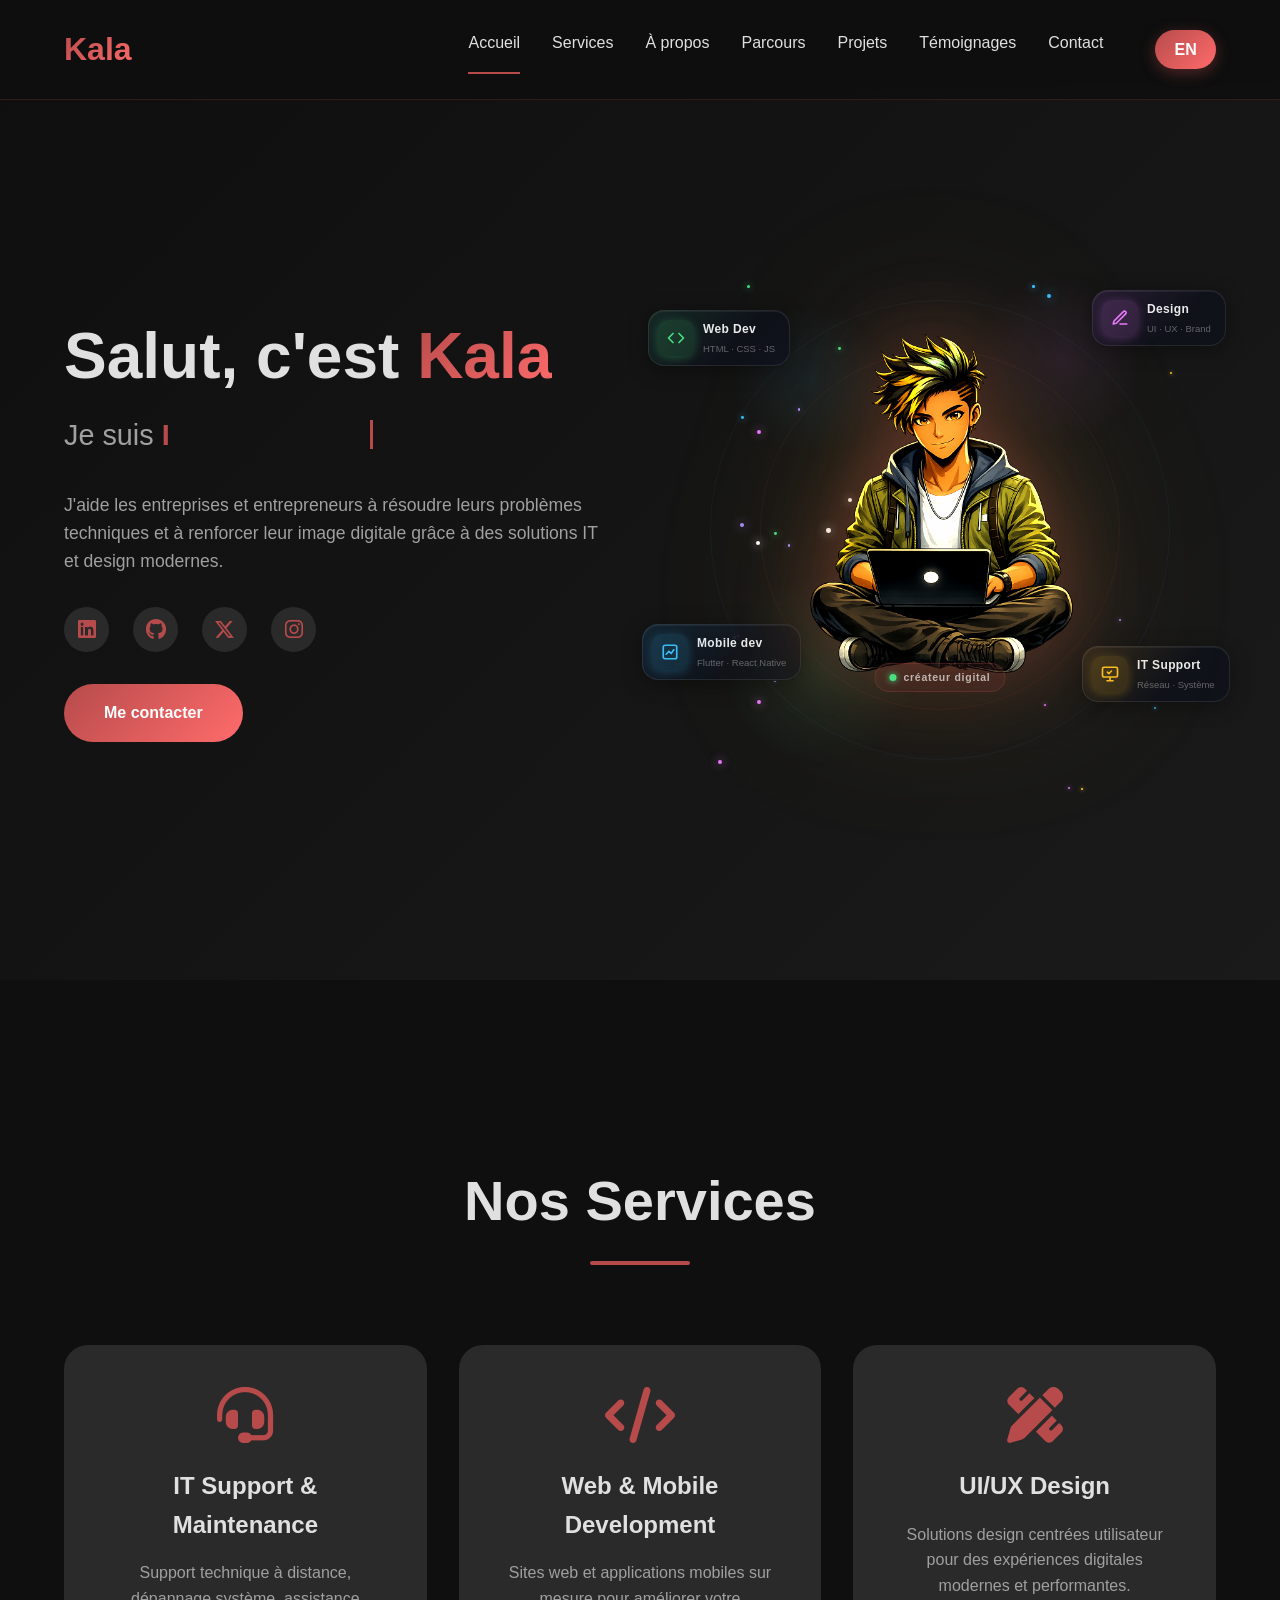
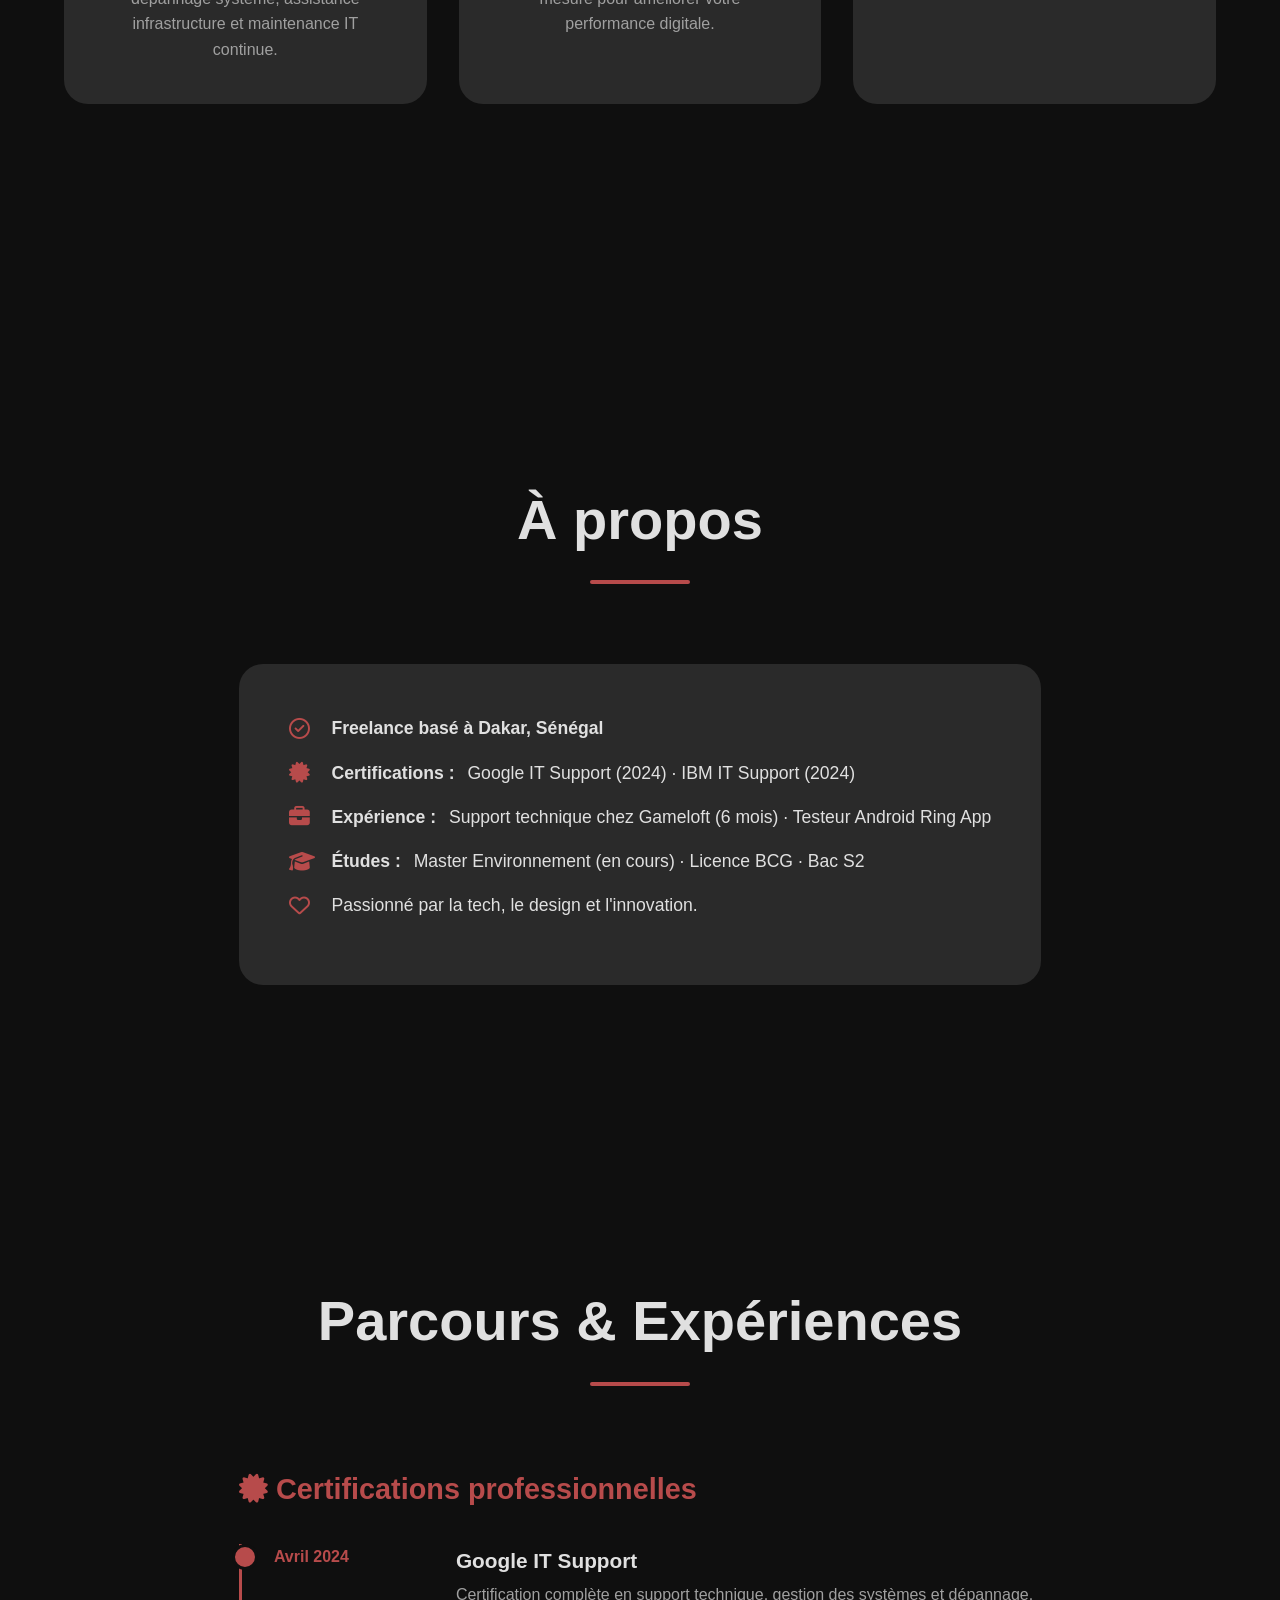
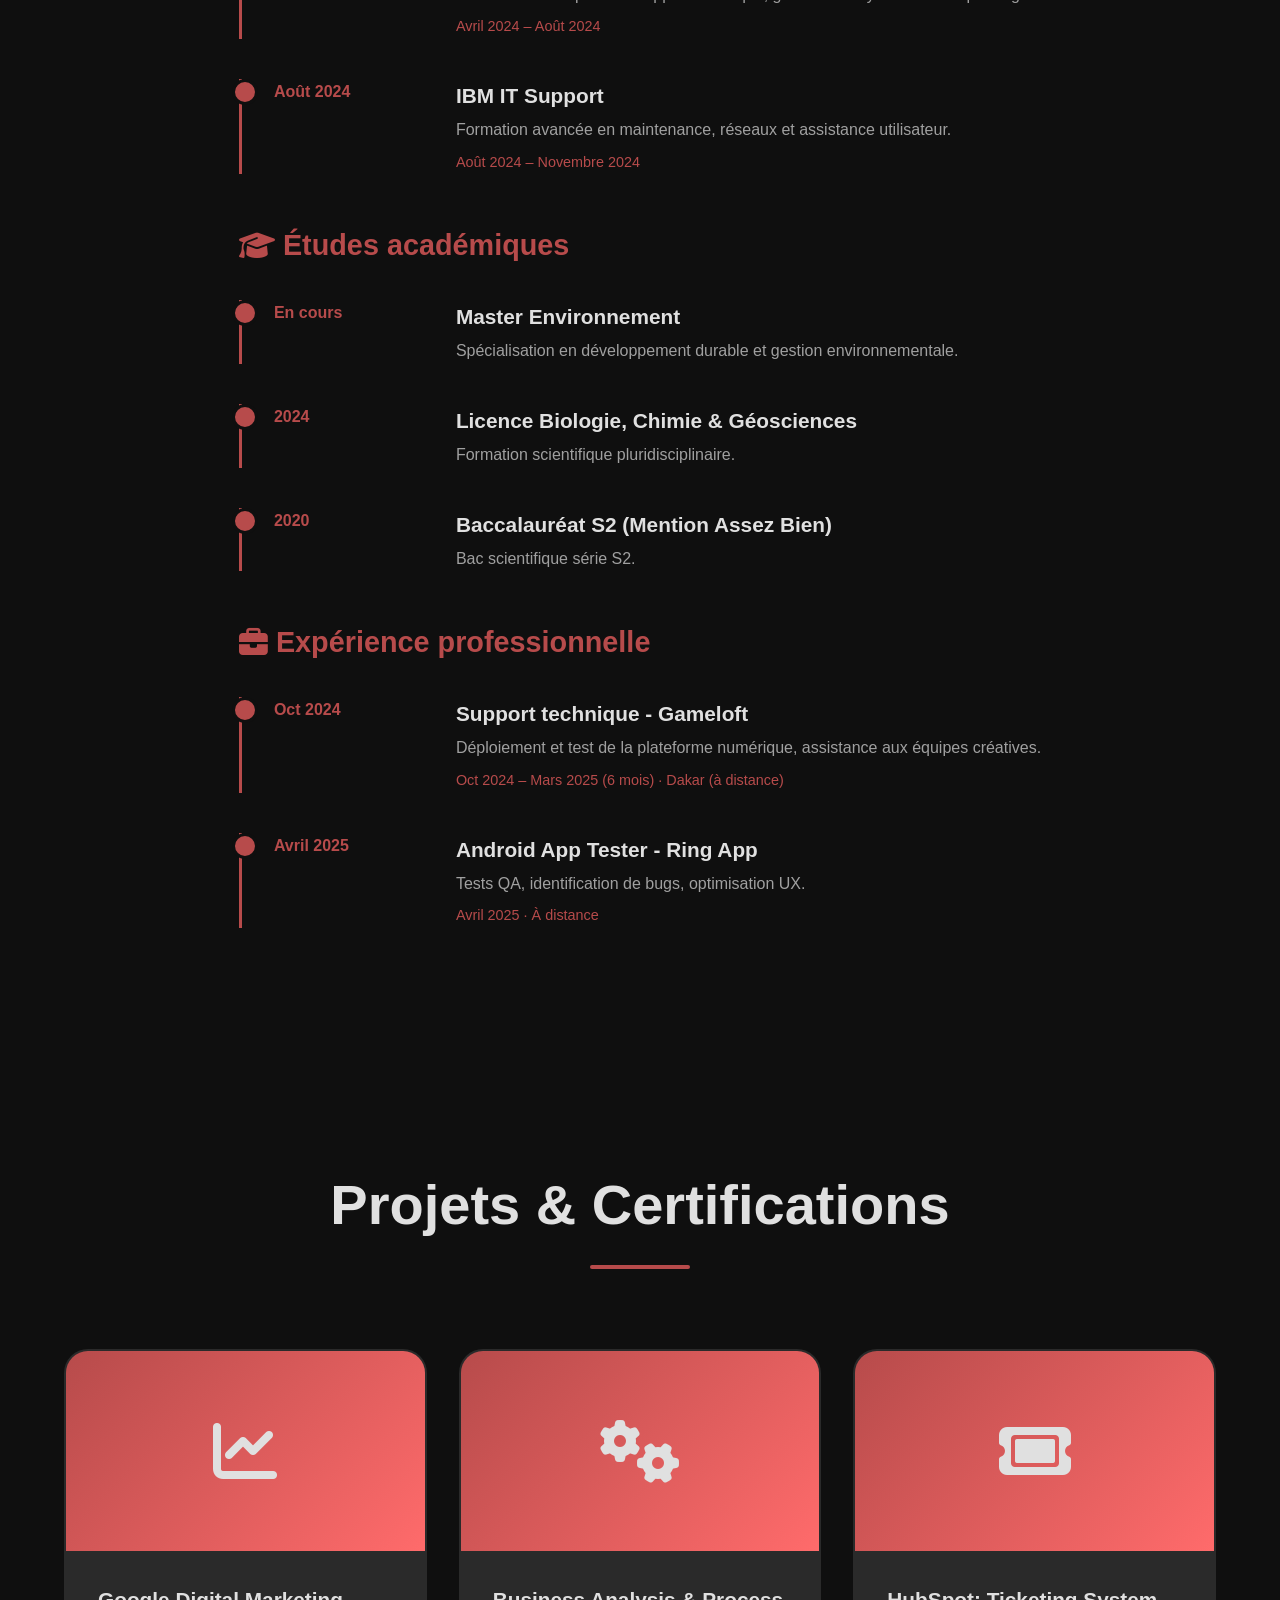
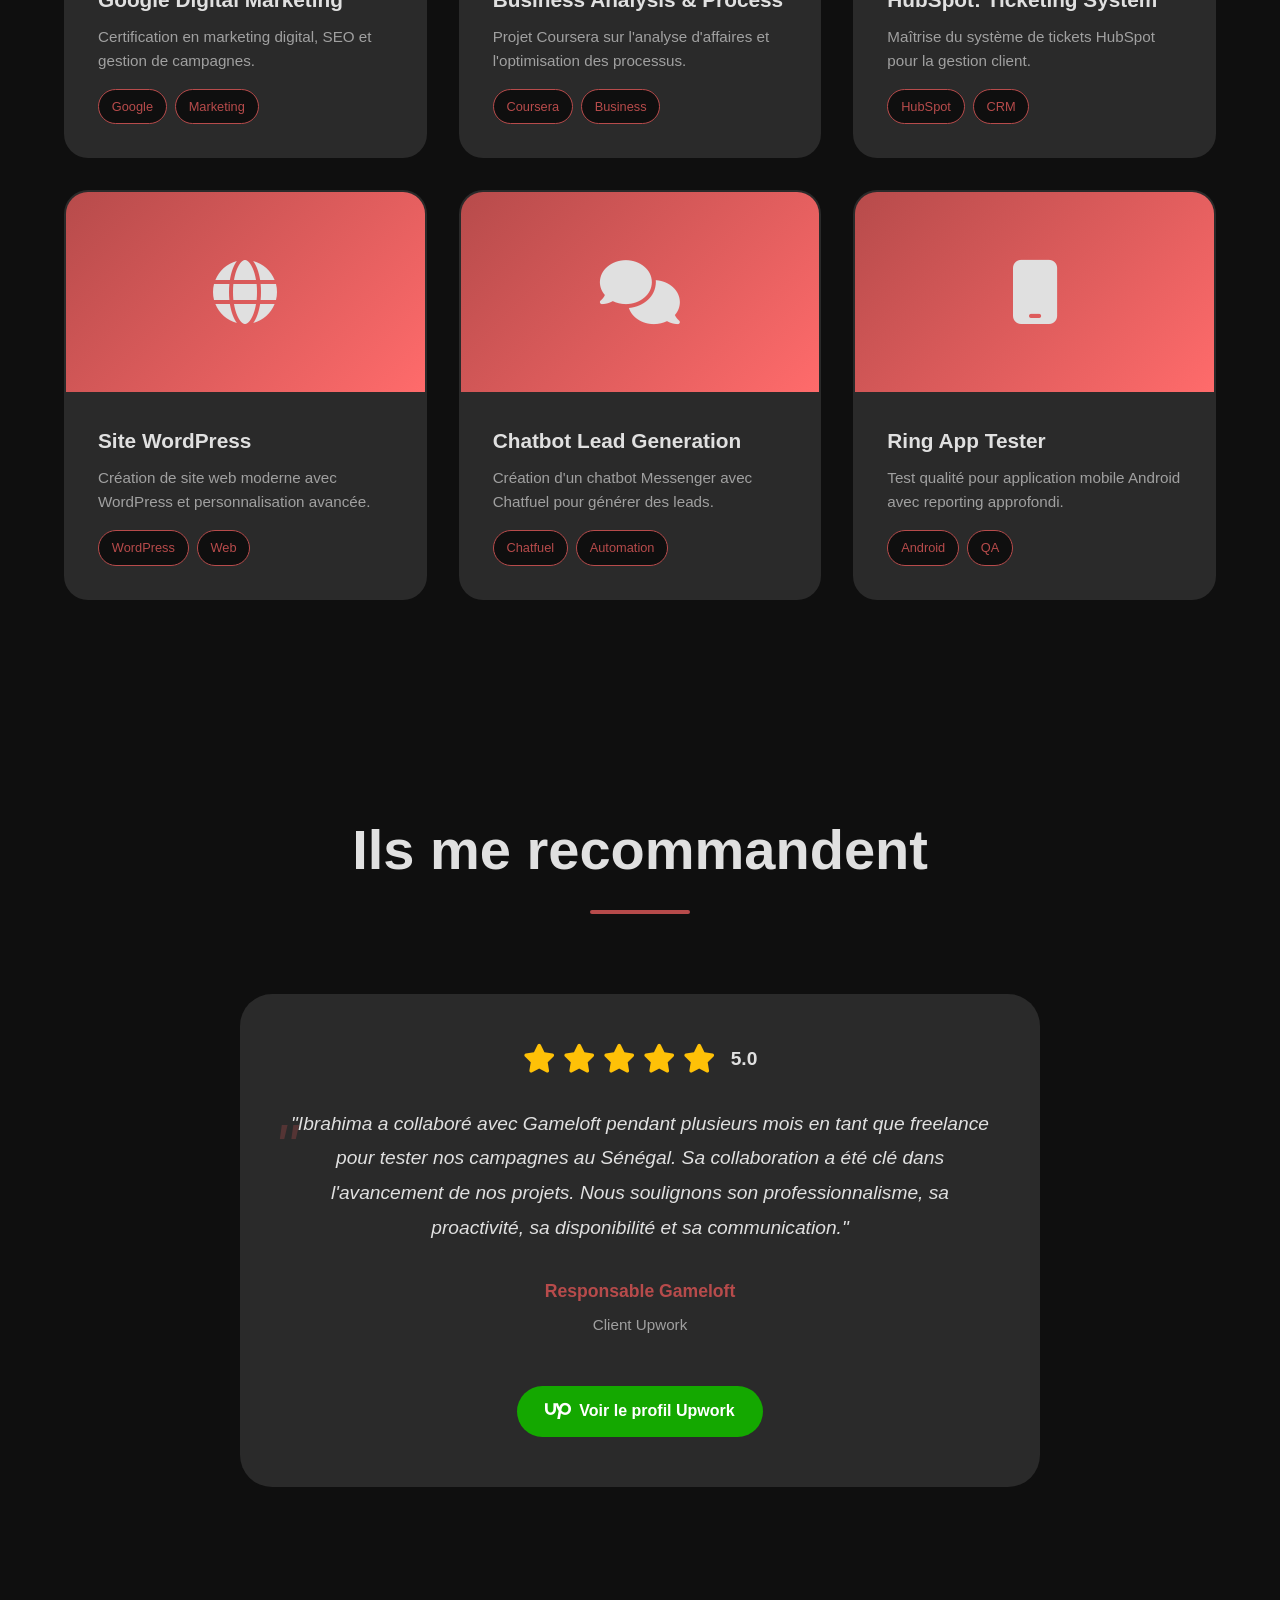
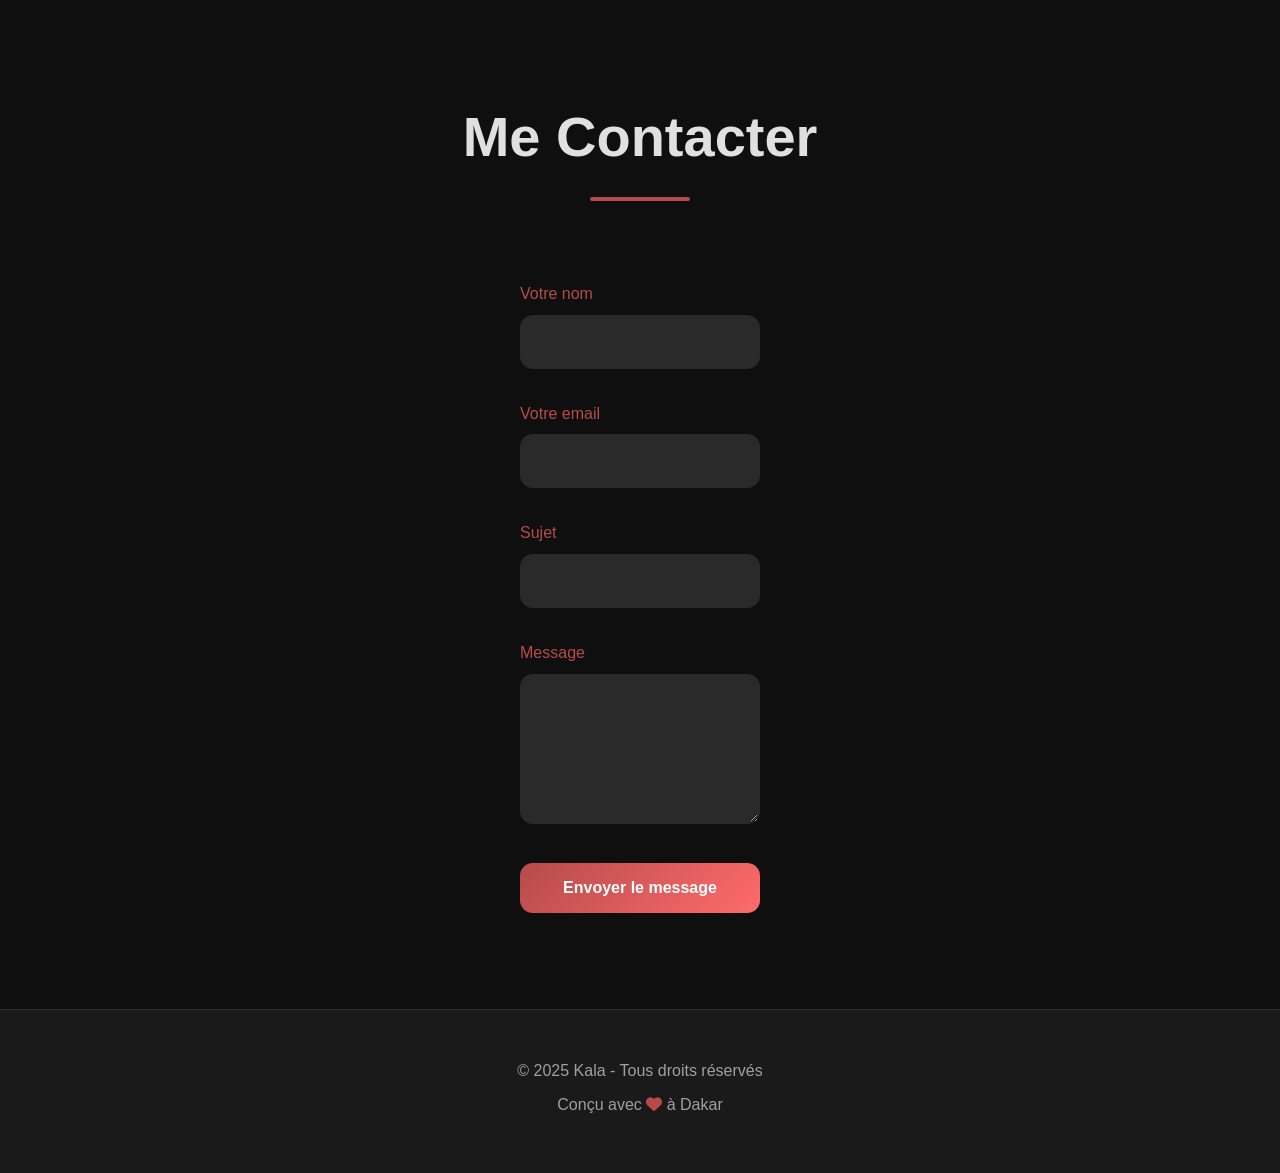
==== commit a1374866: "fix FR and EN issue" ====
--- a/index.html
+++ b/index.html
@@ -1335,6 +1335,30 @@
         right: -6px;
       }
     }
+
+    /* ── Switcher Langue (EN/FR) ── */
+    .lang-btn {
+      margin-left: 20px;
+      padding: 0.4em 1.2em;
+      background: linear-gradient(135deg, var(--primary), var(--accent));
+      color: #fff !important;
+      border-radius: 20px;
+      font-weight: 700;
+      transition: all 0.3s ease;
+      box-shadow: 0 4px 15px rgba(183, 75, 75, 0.4);
+      display: inline-flex;
+      align-items: center;
+      justify-content: center;
+    }
+    
+    .lang-btn:hover {
+      box-shadow: 0 6px 20px rgba(183, 75, 75, 0.6);
+      transform: translateY(-2px);
+    }
+    
+    .lang-btn::after {
+      content: none !important;
+    }
   </style>
 </head>
 
@@ -1351,7 +1375,7 @@
       <a href="#projects" class="nav-link">Projets</a>
       <a href="#testimonials" class="nav-link">Témoignages</a>
       <a href="#contact" class="nav-link">Contact</a>
-      <a href="en.html" style="margin-left:20px;">EN</a>
+      <a href="en.html" class="lang-btn">EN</a>
     </nav>
     <div class="menu-toggle" id="menu-toggle">
       <span></span><span></span><span></span>
